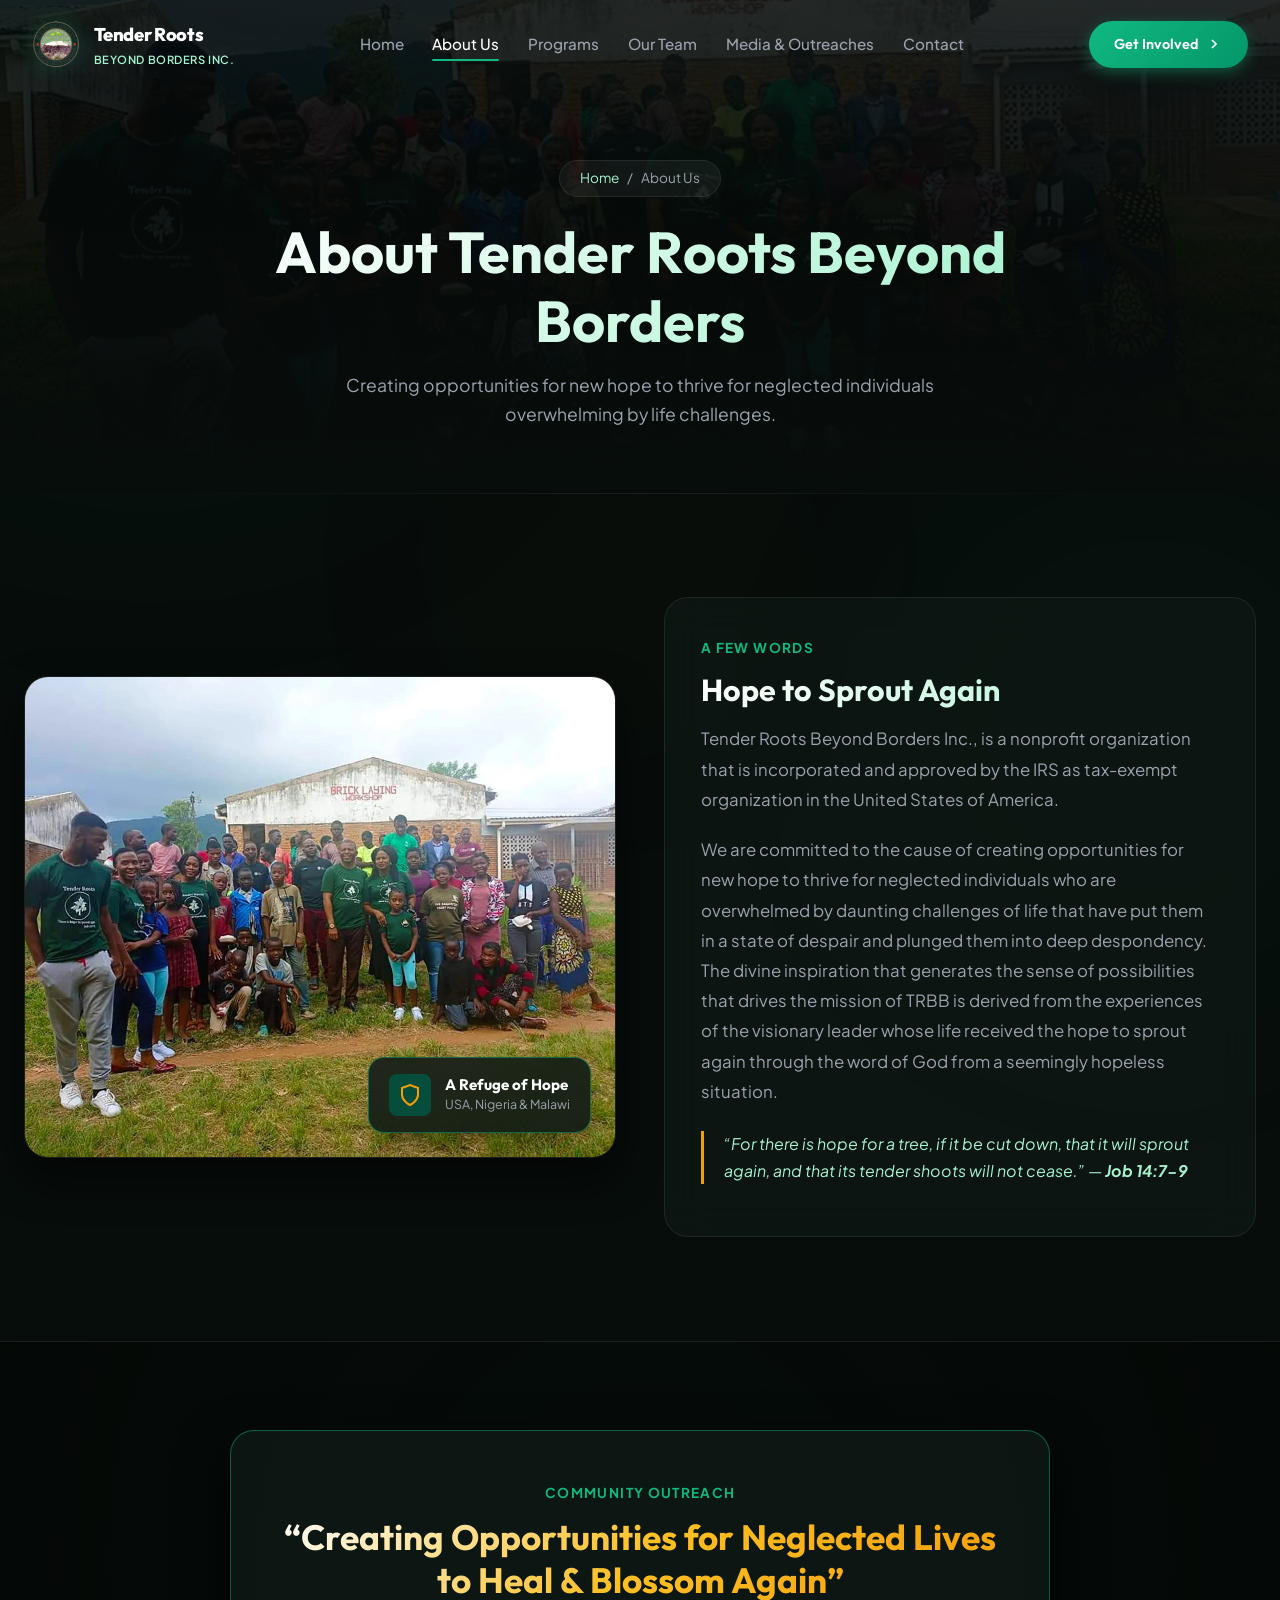
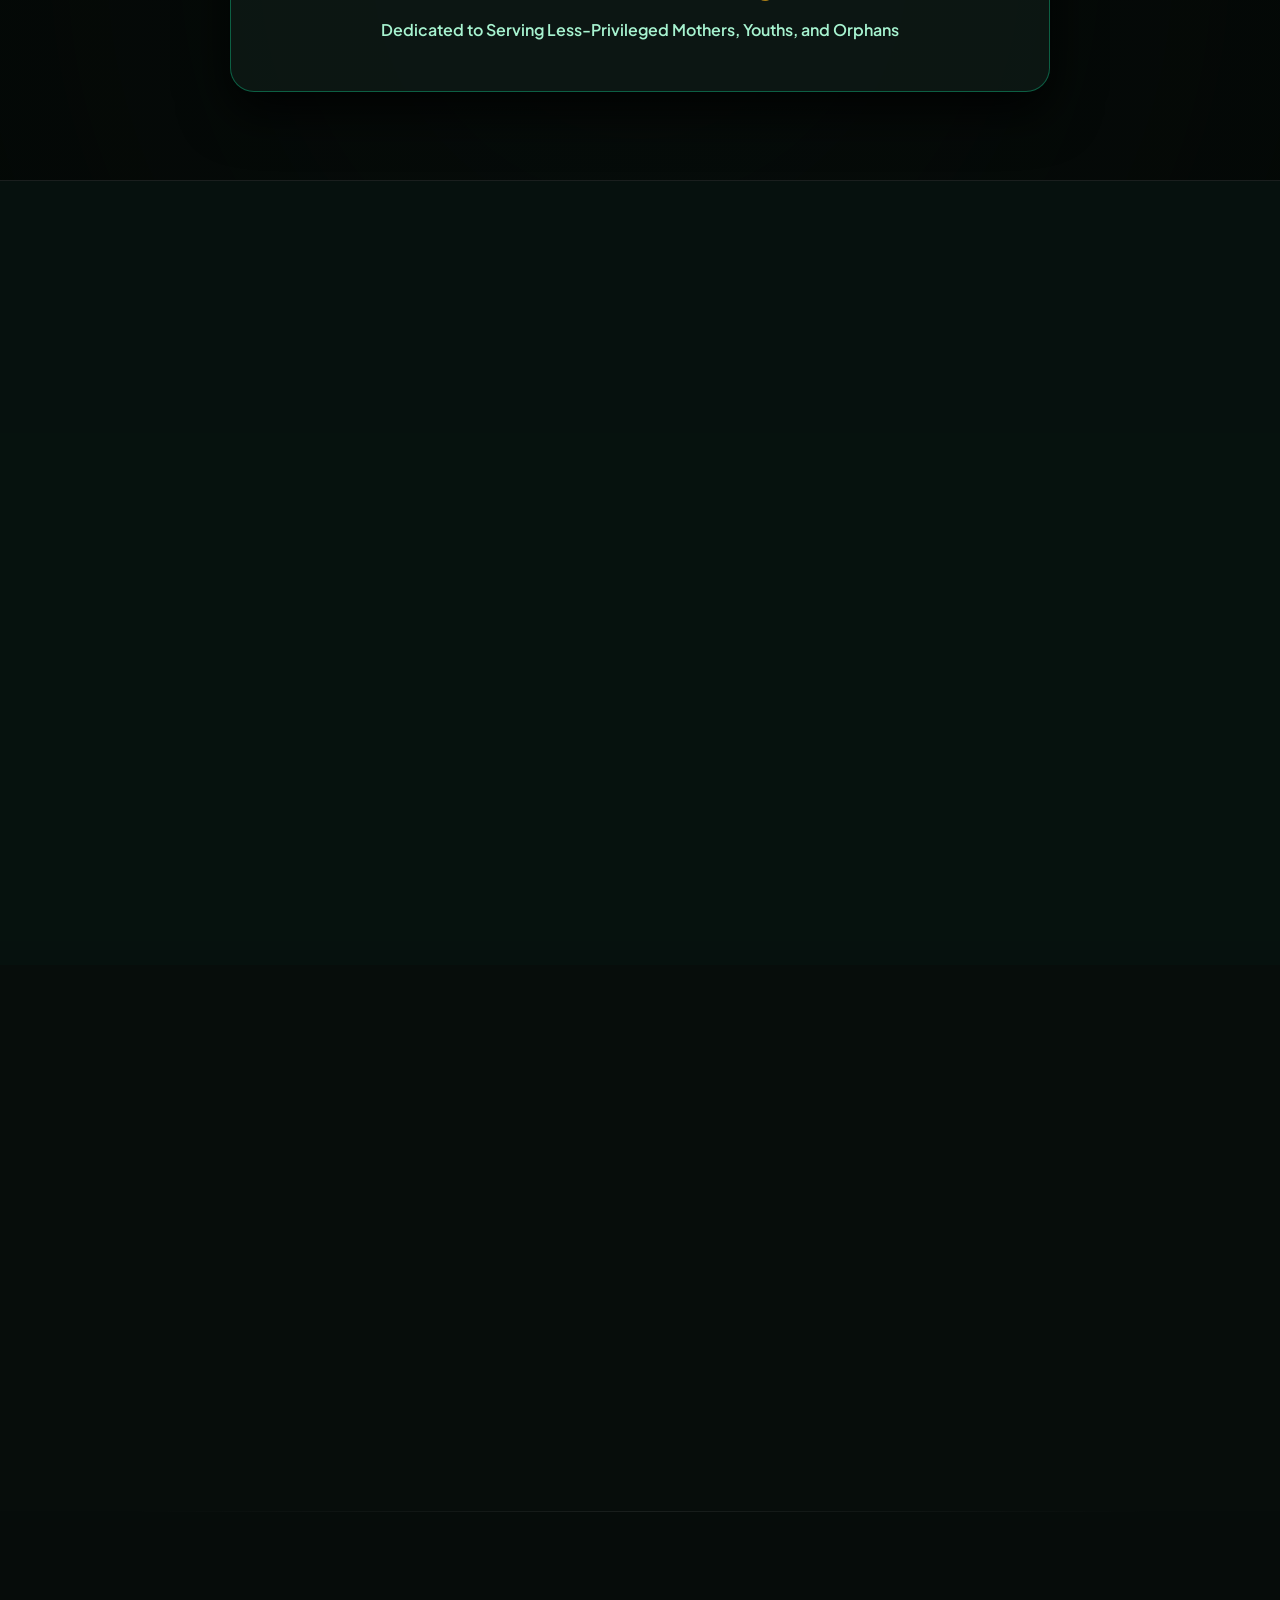
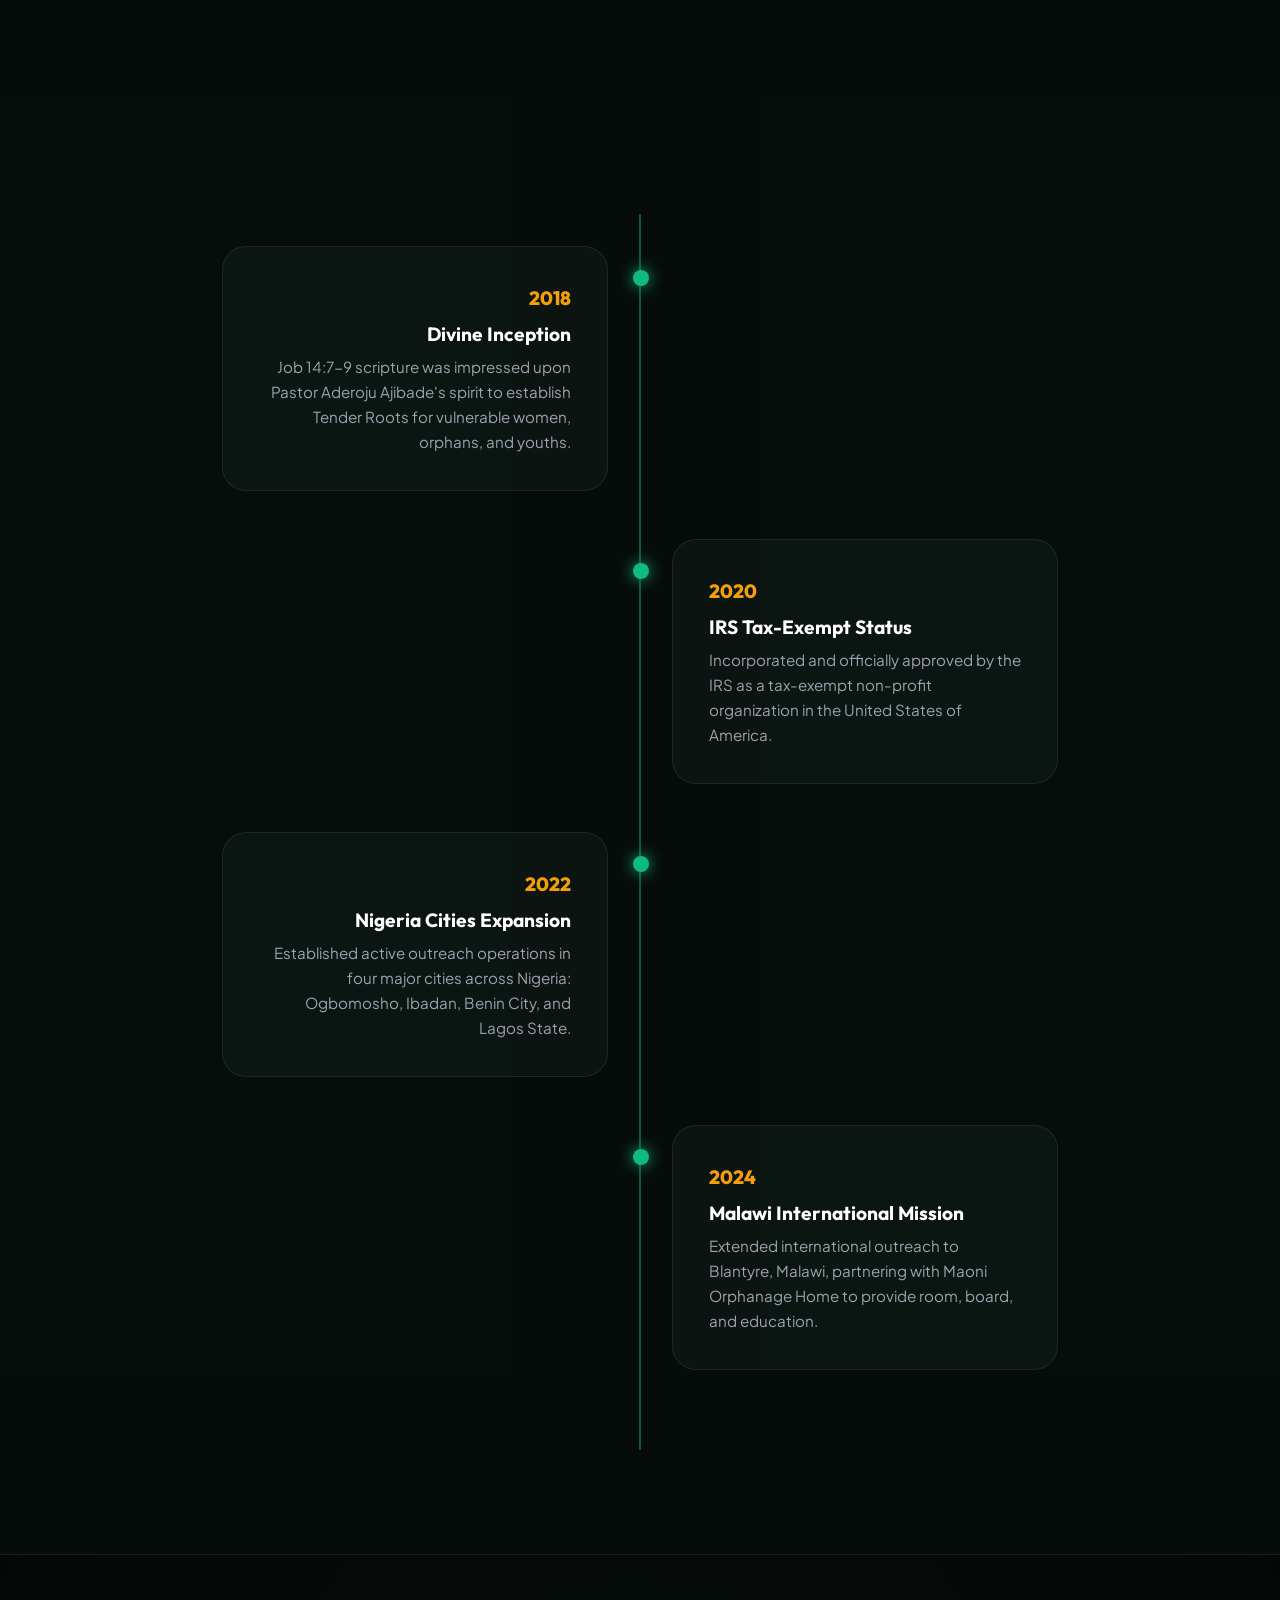
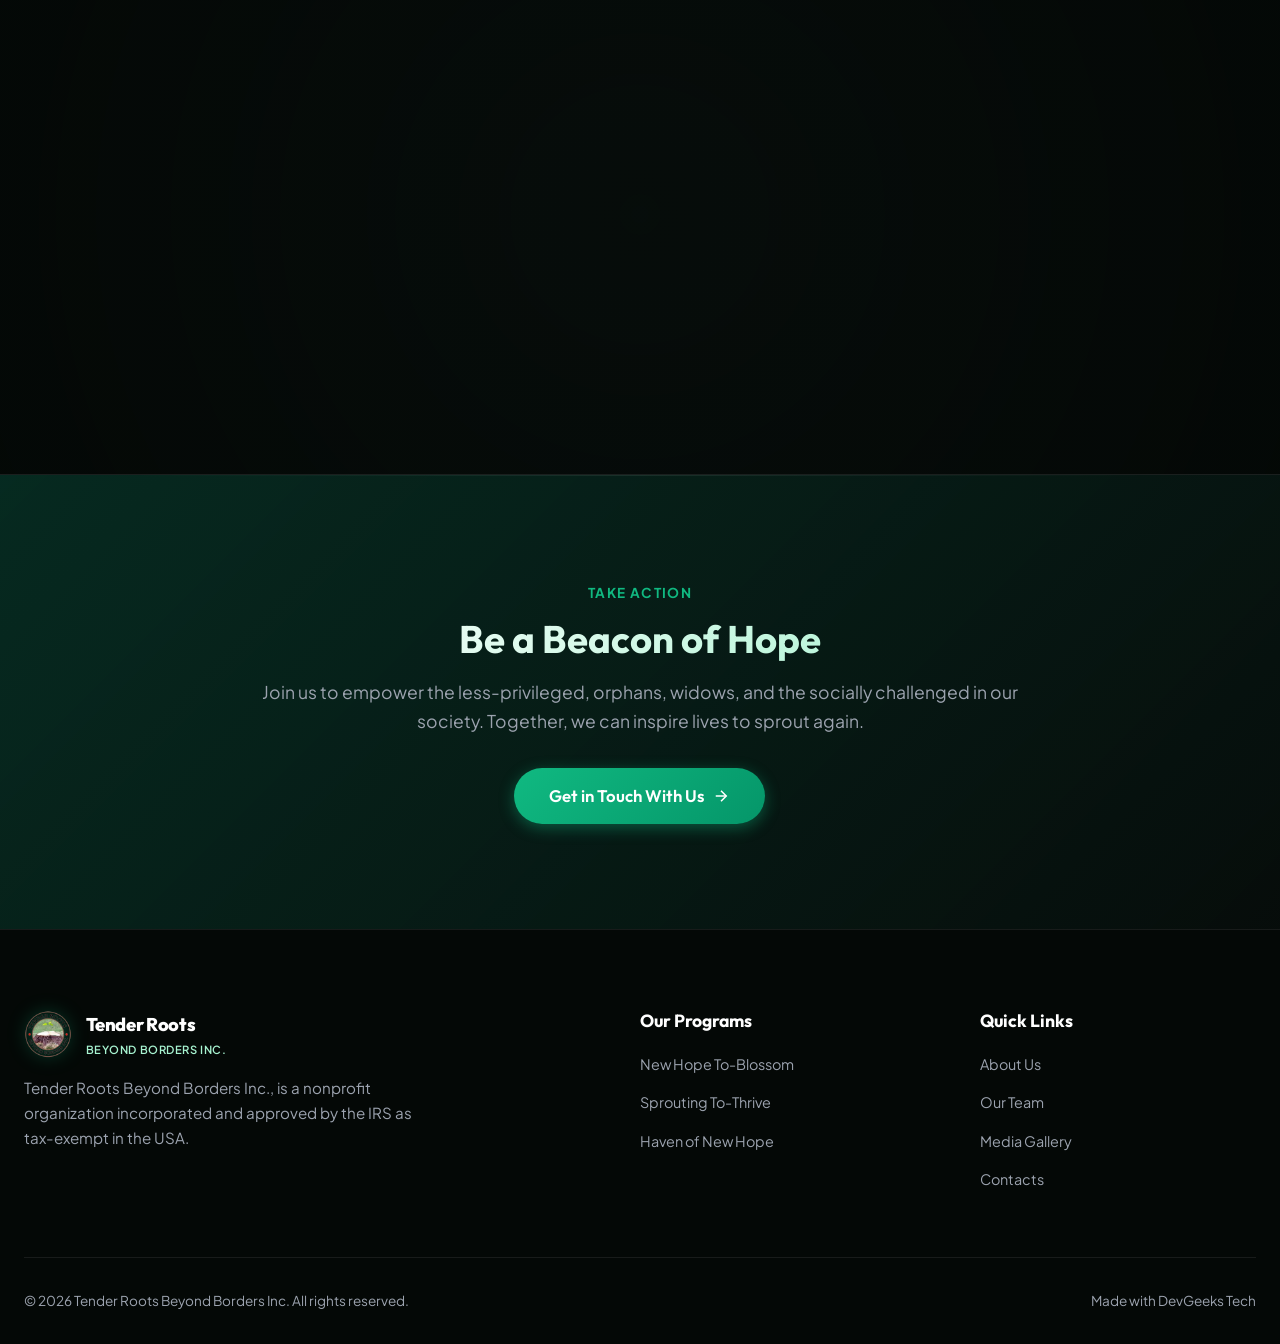
==== about/index.html @ 2ba2c057 "style: update stylesheet cache version and improve text overflow handling - Bump stylesheet cache ve" ====
﻿<!DOCTYPE html>
<html lang="en">
<head>
  <meta charset="UTF-8">
  <meta name="viewport" content="width=device-width, initial-scale=1.0">
  <title>About Us – Tender Roots Beyond Borders Inc.</title>
  <meta name="description" content="Learn about Tender Roots Beyond Borders Inc. (TRBB), an IRS-approved tax-exempt 501(c)(3) nonprofit organization dedicated to transitional shelter, healthcare, vocational training, and educational empowerment.">
  <meta name="keywords" content="About Tender Roots Beyond Borders, TRBB vision mission, 501c3 nonprofit leadership, orphan empowerment, USA Nigeria Malawi humanitarian team">
  <meta name="robots" content="index, follow, max-image-preview:large, max-snippet:-1, max-video-preview:-1">
  <link rel="canonical" href="https://tenderrootsbeyondborders.org/about/">

  <!-- Theme & Favicons -->
  <meta name="theme-color" content="#0d1b2a">
  <link rel="icon" type="image/png" href="../images/favicon.webp">
  <link rel="apple-touch-icon" href="../images/cropped-tr_logo.webp">

  <!-- Open Graph / Facebook -->
  <meta property="og:locale" content="en_US">
  <meta property="og:type" content="article">
  <meta property="og:title" content="About Us – Tender Roots Beyond Borders Inc.">
  <meta property="og:description" content="Learn about Tender Roots Beyond Borders Inc. (TRBB), an IRS-approved tax-exempt 501(c)(3) nonprofit organization dedicated to transitional shelter, healthcare, and educational empowerment.">
  <meta property="og:url" content="https://tenderrootsbeyondborders.org/about/">
  <meta property="og:site_name" content="Tender Roots Beyond Borders Inc.">
  <meta property="og:image" content="https://tenderrootsbeyondborders.org/images/tr_logo.webp">
  <meta property="og:image:alt" content="Tender Roots Beyond Borders Logo">

  <!-- Twitter Cards -->
  <meta name="twitter:card" content="summary_large_image">
  <meta name="twitter:title" content="About Us – Tender Roots Beyond Borders Inc.">
  <meta name="twitter:description" content="Learn about Tender Roots Beyond Borders Inc. (TRBB), an IRS-approved 501(c)(3) nonprofit dedicated to humanitarian service.">
  <meta name="twitter:image" content="https://tenderrootsbeyondborders.org/images/tr_logo.webp">

  <link rel="stylesheet" href="../styles.css?v=6">

  <!-- Schema.org JSON-LD Structured Data -->
  <script type="application/ld+json">
  {
    "@context": "https://schema.org",
    "@graph": [
      {
        "@type": "AboutPage",
        "@id": "https://tenderrootsbeyondborders.org/about/#webpage",
        "url": "https://tenderrootsbeyondborders.org/about/",
        "name": "About Us – Tender Roots Beyond Borders Inc.",
        "description": "Learn about Tender Roots Beyond Borders Inc. (TRBB), an IRS-approved tax-exempt 501(c)(3) nonprofit organization dedicated to transitional shelter, healthcare, vocational training, and educational empowerment.",
        "isPartOf": {
          "@type": "WebSite",
          "@id": "https://tenderrootsbeyondborders.org/#website",
          "name": "Tender Roots Beyond Borders Inc.",
          "url": "https://tenderrootsbeyondborders.org/"
        },
        "breadcrumb": {
          "@id": "https://tenderrootsbeyondborders.org/about/#breadcrumb"
        },
        "inLanguage": "en-US"
      },
      {
        "@type": "BreadcrumbList",
        "@id": "https://tenderrootsbeyondborders.org/about/#breadcrumb",
        "itemListElement": [
          {
            "@type": "ListItem",
            "position": 1,
            "name": "Home",
            "item": "https://tenderrootsbeyondborders.org/"
          },
          {
            "@type": "ListItem",
            "position": 2,
            "name": "About Us",
            "item": "https://tenderrootsbeyondborders.org/about/"
          }
        ]
      }
    ]
  }
  </script>
</head>
<body>

  <!-- =====================================================================
       PAGE LOADER
       ===================================================================== -->
  <div id="page-loader" class="page-loader" role="status" aria-label="Loading Tender Roots Beyond Borders">
    <div class="loader-backdrop"></div>

    <div class="loader-inner">
      <div class="loader-logo">
        <img src="../images/cropped-tr_logo.webp" alt="Tender Roots Logo" class="loader-logo-img">
        <div class="loader-logo-ring"></div>
        <div class="loader-logo-ring loader-logo-ring--2"></div>
      </div>

      <div class="loader-brand">
        <span class="loader-brand-name">Tender Roots</span>
        <span class="loader-brand-tag">Beyond Borders Inc.</span>
      </div>

      <p class="loader-tagline">Hope to Sprout Again</p>

      <div class="loader-progress-wrap" aria-hidden="true">
        <div class="loader-progress-bar"></div>
      </div>

      <div class="loader-dots" aria-hidden="true">
        <span></span><span></span><span></span>
      </div>
    </div>
  </div>

  <!-- Ambient Glow Orbs -->
  <div class="ambient-glow ambient-glow-1"></div>
  <div class="ambient-glow ambient-glow-2"></div>
  <div class="ambient-glow ambient-glow-3"></div>

  <!-- Sticky Glassmorphism Header -->
  <header class="navbar">
    <div class="nav-container">
      <a href="../" class="brand-logo">
        <img src="../images/tr_logo.webp" alt="Tender Roots Logo" class="official-logo-img">
        <div class="brand-text-wrap">
          <span class="brand-name">Tender Roots</span>
          <span class="brand-tag">Beyond Borders Inc.</span>
        </div>
      </a>

      <ul class="nav-menu">
        <li class="nav-drawer-header">
          <a href="../" class="brand-logo">
            <img src="../images/tr_logo.webp" alt="Tender Roots Logo" class="official-logo-img">
            <div class="brand-text-wrap">
              <span class="brand-name">Tender Roots</span>
              <span class="brand-tag">Beyond Borders Inc.</span>
            </div>
          </a>
          <button class="nav-drawer-close" aria-label="Close navigation menu">&#x2715;</button>
        </li>
        <li><a href="../" class="nav-link">Home</a></li>
        <li><a href="../about/" class="nav-link active">About Us</a></li>
        <li><a href="../programs/" class="nav-link">Programs</a></li>
        <li><a href="../our-team/" class="nav-link">Our Team</a></li>
        <li><a href="../media/" class="nav-link">Media & Outreaches</a></li>
        <li><a href="../contact/" class="nav-link">Contact</a></li>
      </ul>

      <div class="nav-actions">
        <a href="../contact/" class="btn btn-primary">
          <span>Get Involved</span>
          <svg width="16" height="16" viewBox="0 0 24 24" fill="none" stroke="currentColor" stroke-width="2.5"><polyline points="9 18 15 12 9 6"></polyline></svg>
        </a>
      </div>
      <button class="mobile-toggle" aria-label="Toggle navigation menu">
        <span></span>
        <span></span>
        <span></span>
      </button>
    </div>
  </header>

  <!-- Dynamic Parallax Hero Banner -->
  <section class="page-hero-parallax">
    <div class="page-parallax-bg" style="background-image: url('../images/malawi-cover.webp');"></div>
    <div class="page-hero-overlay"></div>
    
    <div class="page-hero-content reveal">
      <div class="breadcrumb">
        <a href="../">Home</a>
        <span>/</span>
        <span>About Us</span>
      </div>
      <h1 class="page-banner-title gradient-text">About Tender Roots Beyond Borders</h1>
      <p class="page-banner-subtitle">Creating opportunities for new hope to thrive for neglected individuals overwhelming by life challenges.</p>
    </div>
  </section>

  <!-- Section: A Few Words / Story -->
  <section class="section">
    <div class="container">
      <div class="about-grid">
        
        <div class="about-image-wrapper reveal-left">
          <img src="../images/malawi-cover.webp" alt="Tender Roots Global Mission">
          <div class="about-floating-badge">
            <div class="badge-icon">
              <svg width="24" height="24" viewBox="0 0 24 24" fill="none" stroke="currentColor" stroke-width="2"><path d="M12 22s8-4 8-10V5l-8-3-8 3v7c0 6 8 10 8 10z"></path></svg>
            </div>
            <div class="badge-text">
              <h4>A Refuge of Hope</h4>
              <p>USA, Nigeria & Malawi</p>
            </div>
          </div>
        </div>

        <div class="about-content reveal-right">
          <div class="card-glass">
            <span class="section-tag">A Few Words</span>
            <h2 style="font-size: 1.9rem; margin-bottom: 1rem;" class="gradient-text">Hope to Sprout Again</h2>
            <p style="color: var(--text-muted); font-size: 1.05rem; line-height: 1.8; margin-bottom: 1.25rem;">
              Tender Roots Beyond Borders Inc., is a nonprofit organization that is incorporated and approved by the IRS as tax-exempt organization in the United States of America.
            </p>
            <p style="color: var(--text-muted); font-size: 1.05rem; line-height: 1.8; margin-bottom: 1.5rem;">
              We are committed to the cause of creating opportunities for new hope to thrive for neglected individuals who are overwhelmed by daunting challenges of life that have put them in a state of despair and plunged them into deep despondency. The divine inspiration that generates the sense of possibilities that drives the mission of TRBB is derived from the experiences of the visionary leader whose life received the hope to sprout again through the word of God from a seemingly hopeless situation.
            </p>
            
            <div class="scripture-quote">
              “For there is hope for a tree, if it be cut down, that it will sprout again, and that its tender shoots will not cease.” — <strong>Job 14:7-9</strong>
            </div>
          </div>
        </div>

      </div>
    </div>
  </section>

  <!-- MID-PAGE PARALLAX BREAKOUT 1: COMMUNITY OUTREACH -->
  <section class="section-parallax-breakout">
    <div class="parallax-bg-layer" style="background-image: url('../images/WhatsApp-Image-2024-01-03-at-7.01.09-AM.webp');"></div>
    <div class="parallax-breakout-overlay"></div>
    <div class="parallax-breakout-content reveal">
      <div class="parallax-breakout-card">
        <span class="section-tag">Community Outreach</span>
        <h3 class="gradient-text-gold" style="font-size: clamp(1.6rem, 3vw, 2.2rem); margin-bottom: 1rem;">“Creating Opportunities for Neglected Lives to Heal &amp; Blossom Again”</h3>
        <p style="color: var(--accent-mint); font-weight: 600;">Dedicated to Serving Less-Privileged Mothers, Youths, and Orphans</p>
      </div>
    </div>
  </section>

  <!-- Section: What We See / Vision Statement -->
  <section class="section" style="background: rgba(6, 78, 59, 0.08);">
    <div class="container">
      <div class="section-header reveal">
        <span class="section-tag">What We See</span>
        <h2 class="section-title">Our Vision Statement</h2>
        <p class="section-desc">To become a preferred haven providing refuge, empowerment, and holistic restoration.</p>
      </div>

      <div class="card-glass reveal" style="max-width: 900px; margin: 0 auto; text-align: center; padding: 3rem 2.5rem;">
        <div style="width: 56px; height: 56px; background: var(--forest-dark); border-radius: 50%; display: inline-flex; align-items: center; justify-content: center; color: var(--accent-mint); margin-bottom: 1.5rem; border: 1px solid var(--glass-border-active);">
          <svg width="28" height="28" viewBox="0 0 24 24" fill="none" stroke="currentColor" stroke-width="2"><path d="M1 12s4-8 11-8 11 8 11 8-4 8-11 8-11-8-11-8z"></path><circle cx="12" cy="12" r="3"></circle></svg>
        </div>
        <h3 style="font-size: 1.6rem; margin-bottom: 1rem;" class="gradient-text">Vision Statement</h3>
        <p style="font-size: 1.2rem; color: #FFFFFF; font-weight: 500; line-height: 1.8;">
          “To become a preferred haven, which provides a refuge of hope and empowerment facilities for the hurting and socio-economically deprived individuals to heal and blossom again in life.”
        </p>
        <span style="display: inline-block; margin-top: 1.5rem; font-size: 0.9rem; color: var(--accent-gold); font-weight: 700; letter-spacing: 0.05em; text-transform: uppercase;">
          Our Inspiration Slogan: The Hope to Sprout Again (Job 14:7-9)
        </span>
      </div>
    </div>
  </section>

  <!-- Detailed Mission & Values -->
  <section class="section">
    <div class="container">
      <div class="mission-grid" style="gap: 2rem;">
        
        <!-- Mission Card -->
        <div class="card-glass reveal">
          <div style="width: 48px; height: 48px; background: var(--forest-dark); border-radius: var(--radius-sm); display: flex; align-items: center; justify-content: center; color: var(--primary-emerald); margin-bottom: 1.25rem;">
            <svg width="24" height="24" viewBox="0 0 24 24" fill="none" stroke="currentColor" stroke-width="2"><path d="M12 22s8-4 8-10V5l-8-3-8 3v7c0 6 8 10 8 10z"></path></svg>
          </div>
          <h3 style="font-size: 1.5rem; margin-bottom: 1rem;" class="gradient-text">Mission Statement</h3>
          <p style="color: var(--text-muted); font-size: 1.05rem; line-height: 1.8;">
            To provide transitional room and board, therapy, social amenities, healthcare, supplies for educational and daily needs with empowerment programs for the less-privileged, orphans and the socially challenged, thereby inspiring the hope for them to sprout again in life.
          </p>
        </div>

        <!-- Value Card -->
        <div class="card-glass reveal" style="animation-delay: 0.15s;">
          <div style="width: 48px; height: 48px; background: var(--forest-dark); border-radius: var(--radius-sm); display: flex; align-items: center; justify-content: center; color: var(--accent-gold); margin-bottom: 1.25rem;">
            <svg width="24" height="24" viewBox="0 0 24 24" fill="none" stroke="currentColor" stroke-width="2"><circle cx="12" cy="12" r="10"></circle><polygon points="12 8 8 12 12 16 12 8"></polygon></svg>
          </div>
          <h3 style="font-size: 1.5rem; margin-bottom: 1rem;" class="gradient-text-gold">Value Statement</h3>
          <p style="color: var(--text-muted); font-size: 1.05rem; line-height: 1.8;">
            To invest part of the proceeds of our business into the provisions for the total well-being of our neighbors as the pillar for a thriving society, through value-based intervention programs that are built on the foundation of the fear of God, justice, and equal opportunities for all.
          </p>
        </div>

      </div>
    </div>
  </section>

  <!-- Milestone Timeline -->
  <section class="section" style="background: rgba(7, 13, 11, 0.95);">
    <div class="container">
      <div class="section-header reveal">
        <span class="section-tag">Our History</span>
        <h2 class="section-title">Milestones Beyond Borders</h2>
        <p class="section-desc">From divine revelation to global humanitarian impact.</p>
      </div>

      <div class="timeline">
        
        <div class="timeline-item reveal">
          <div class="timeline-dot"></div>
          <div class="card-glass">
            <div class="timeline-date">2018</div>
            <h3 style="font-size: 1.2rem; color: #FFF; margin-bottom: 0.5rem;">Divine Inception</h3>
            <p style="color: var(--text-muted); font-size: 0.95rem;">
              Job 14:7-9 scripture was impressed upon Pastor Aderoju Ajibade's spirit to establish Tender Roots for vulnerable women, orphans, and youths.
            </p>
          </div>
        </div>

        <div class="timeline-item reveal">
          <div class="timeline-dot"></div>
          <div class="card-glass">
            <div class="timeline-date">2020</div>
            <h3 style="font-size: 1.2rem; color: #FFF; margin-bottom: 0.5rem;">IRS Tax-Exempt Status</h3>
            <p style="color: var(--text-muted); font-size: 0.95rem;">
              Incorporated and officially approved by the IRS as a tax-exempt non-profit organization in the United States of America.
            </p>
          </div>
        </div>

        <div class="timeline-item reveal">
          <div class="timeline-dot"></div>
          <div class="card-glass">
            <div class="timeline-date">2022</div>
            <h3 style="font-size: 1.2rem; color: #FFF; margin-bottom: 0.5rem;">Nigeria Cities Expansion</h3>
            <p style="color: var(--text-muted); font-size: 0.95rem;">
              Established active outreach operations in four major cities across Nigeria: Ogbomosho, Ibadan, Benin City, and Lagos State.
            </p>
          </div>
        </div>

        <div class="timeline-item reveal">
          <div class="timeline-dot"></div>
          <div class="card-glass">
            <div class="timeline-date">2024</div>
            <h3 style="font-size: 1.2rem; color: #FFF; margin-bottom: 0.5rem;">Malawi International Mission</h3>
            <p style="color: var(--text-muted); font-size: 0.95rem;">
              Extended international outreach to Blantyre, Malawi, partnering with Maoni Orphanage Home to provide room, board, and education.
            </p>
          </div>
        </div>

      </div>
    </div>
  </section>

  <!-- MID-PAGE PARALLAX BREAKOUT 2: IRS APPROVED NON-PROFIT -->
  <section class="section-parallax-breakout">
    <div class="parallax-bg-layer" style="background-image: url('../images/epe_7.webp');"></div>
    <div class="parallax-breakout-overlay"></div>
    <div class="parallax-breakout-content reveal">
      <div class="parallax-breakout-card">
        <span class="section-tag">IRS Approved Non-Profit</span>
        <h3 class="gradient-text" style="font-size: clamp(1.8rem, 3.5vw, 2.4rem); margin-bottom: 1rem;">Building a Legacy of Hope Across Continents</h3>
        <p style="color: var(--text-muted); font-size: 1.05rem; margin-bottom: 1.5rem;">Approved 501(c)(3) status delivering sustainable empowerment, healthcare, and education.</p>
        <a href="../contact/" class="btn btn-primary"><span>Get Involved With TRBB</span></a>
      </div>
    </div>
  </section>

  <!-- Take Action Call to Action -->
  <section class="section" style="background: linear-gradient(135deg, rgba(6, 78, 59, 0.45), rgba(7, 13, 11, 0.95));">
    <div class="container" style="text-align: center; max-width: 800px;">
      <span class="section-tag reveal">TAKE ACTION</span>
      <h2 style="font-size: clamp(1.5rem, 5vw, 2.4rem); margin-bottom: 1rem;" class="gradient-text reveal">Be a Beacon of Hope</h2>
      <p style="color: var(--text-muted); font-size: 1.1rem; margin-bottom: 2rem;" class="reveal">
        Join us to empower the less-privileged, orphans, widows, and the socially challenged in our society. Together, we can inspire lives to sprout again.
      </p>
      <a href="../contact/" class="btn btn-primary reveal" style="font-size: 1.05rem; padding: 0.9rem 2.2rem;">
        <span>Get in Touch With Us</span>
        <svg width="18" height="18" viewBox="0 0 24 24" fill="none" stroke="currentColor" stroke-width="2"><line x1="5" y1="12" x2="19" y2="12"></line><polyline points="12 5 19 12 12 19"></polyline></svg>
      </a>
    </div>
  </section>

  <!-- Footer -->
  <footer class="footer">
    <div class="container">
      <div class="footer-grid">
        <div class="footer-brand">
          <div class="brand-logo" style="margin-bottom: 1rem;">
            <img src="../images/tr_logo.webp" alt="Tender Roots Logo" class="official-logo-img">
            <div class="brand-text-wrap">
              <span class="brand-name">Tender Roots</span>
              <span class="brand-tag">Beyond Borders Inc.</span>
            </div>
          </div>
          <p>Tender Roots Beyond Borders Inc., is a nonprofit organization incorporated and approved by the IRS as tax-exempt in the USA.</p>
        </div>

        <div>
          <h4 class="footer-title">Our Programs</h4>
          <ul class="footer-links">
            <li><a href="../programs/#blossom">New Hope To-Blossom</a></li>
            <li><a href="../programs/#thrive">Sprouting To-Thrive</a></li>
            <li><a href="../programs/#haven">Haven of New Hope</a></li>
          </ul>
        </div>

        <div>
          <h4 class="footer-title">Quick Links</h4>
          <ul class="footer-links">
            <li><a href="../about/">About Us</a></li>
            <li><a href="../our-team/">Our Team</a></li>
            <li><a href="../media/">Media Gallery</a></li>
            <li><a href="../contact/">Contacts</a></li>
          </ul>
        </div>
      </div>

      <div class="footer-bottom">
        <p>&copy; 2026 Tender Roots Beyond Borders Inc. All rights reserved.</p>
        <p>Made with DevGeeks Tech</p>
      </div>
    </div>
  </footer>

  <script src="../script.js"></script>
</body>
</html>
---- styles.css ----
/* ==========================================================================
   TENDER ROOTS BEYOND BORDERS INC. - DESIGN SYSTEM & PARALLAX ENGINE
   Theme: Modern Dark Emerald Glassmorphism & GPU Micro-Animations
   ========================================================================== */

@import url('https://fonts.googleapis.com/css2?family=Outfit:wght@300;400;500;600;700;800&family=Plus+Jakarta+Sans:ital,wght@0,300;0,400;0,500;0,600;0,700;1,400&display=swap');

:root {
  /* Color System */
  --primary-emerald: #10B981;
  --primary-hover: #059669;
  --primary-glow: rgba(16, 185, 129, 0.4);
  --forest-dark: #064E3B;
  --forest-deeper: #032E23;
  --accent-gold: #F59E0B;
  --accent-mint: #A7F3D0;
  
  /* Dark Ambient Glassmorphism */
  --bg-dark: #070D0B;
  --bg-card: rgba(15, 26, 22, 0.68);
  --bg-card-hover: rgba(22, 38, 32, 0.88);
  --glass-border: rgba(255, 255, 255, 0.08);
  --glass-border-active: rgba(16, 185, 129, 0.45);
  --glass-blur: blur(18px);

  /* Typography */
  --font-heading: 'Outfit', -apple-system, BlinkMacSystemFont, sans-serif;
  --font-body: 'Plus Jakarta Sans', -apple-system, BlinkMacSystemFont, sans-serif;
  
  --text-main: #ECFDF5;
  --text-muted: #9CA3AF;
  --text-subtle: #6EE7B7;
  
  /* Corner & Shadows */
  --radius-sm: 8px;
  --radius-md: 16px;
  --radius-lg: 24px;
  --radius-full: 9999px;
  
  --shadow-soft: 0 10px 30px -10px rgba(0, 0, 0, 0.5);
  --shadow-glow: 0 0 30px rgba(16, 185, 129, 0.25);
  --shadow-card: 0 20px 40px rgba(0, 0, 0, 0.6);

  /* Transitions */
  --transition-fast: 0.2s cubic-bezier(0.4, 0, 0.2, 1);
  --transition-smooth: 0.4s cubic-bezier(0.16, 1, 0.3, 1);
  --transition-bounce: 0.5s cubic-bezier(0.34, 1.56, 0.64, 1);
}

/* Global: prevent long unbreakable strings from overflowing any container */
a, p, h1, h2, h3, h4, h5, h6, span, li, td, th {
  overflow-wrap: break-word;
  word-break: break-word;
}

/* Base Resets & Smooth Scroll */
*, *::before, *::after {
  box-sizing: border-box;
  margin: 0;
  padding: 0;
}

html {
  scroll-behavior: smooth;
  font-size: 16px;
  color-scheme: dark;
  overflow-x: hidden; /* Prevent horizontal scroll without clipping fixed elements */
}

body {
  font-family: var(--font-body);
  background-color: var(--bg-dark);
  color: var(--text-main);
  line-height: 1.65;
  overflow-x: hidden;
  -webkit-font-smoothing: antialiased;
}

/* Ambient Glow Orbs */
.ambient-glow {
  position: fixed;
  border-radius: 50%;
  filter: blur(140px);
  z-index: 0;
  pointer-events: none;
  opacity: 0.45;
  will-change: transform;
}

.ambient-glow-1 {
  top: -10%;
  left: -10%;
  width: 550px;
  height: 550px;
  background: radial-gradient(circle, var(--forest-dark) 0%, transparent 70%);
}

.ambient-glow-2 {
  top: 45%;
  right: -15%;
  width: 650px;
  height: 650px;
  background: radial-gradient(circle, rgba(16, 185, 129, 0.18) 0%, transparent 70%);
}

.ambient-glow-3 {
  bottom: 5%;
  left: 25%;
  width: 600px;
  height: 600px;
  background: radial-gradient(circle, rgba(245, 158, 11, 0.08) 0%, transparent 70%);
}

/* Custom Scrollbar */
::-webkit-scrollbar {
  width: 10px;
}
::-webkit-scrollbar-track {
  background: var(--bg-dark);
}
::-webkit-scrollbar-thumb {
  background: rgba(16, 185, 129, 0.3);
  border-radius: var(--radius-full);
}
::-webkit-scrollbar-thumb:hover {
  background: var(--primary-emerald);
}

/* Typography Utilities */
h1, h2, h3, h4, h5, h6 {
  font-family: var(--font-heading);
  font-weight: 700;
  line-height: 1.2;
  color: #FFFFFF;
}

.gradient-text {
  background: linear-gradient(135deg, #FFFFFF 0%, var(--accent-mint) 50%, var(--primary-emerald) 100%);
  -webkit-background-clip: text;
  -webkit-text-fill-color: transparent;
}

.gradient-text-gold {
  background: linear-gradient(135deg, #FFF 0%, #FBBF24 50%, var(--accent-gold) 100%);
  -webkit-background-clip: text;
  -webkit-text-fill-color: transparent;
}

/* ==========================================================================
   NAVIGATION BAR (Glassmorphism Header)
   ========================================================================== */
.navbar {
  position: fixed;
  top: 0;
  left: 0;
  width: 100%;
  z-index: 9000;
  padding: 1.25rem 2rem;
  transition: all var(--transition-smooth);
  box-sizing: border-box;
}

.navbar.scrolled {
  padding: 0.75rem 2rem;
  background: rgba(7, 13, 11, 0.92);
  backdrop-filter: var(--glass-blur);
  -webkit-backdrop-filter: var(--glass-blur);
  border-bottom: 1px solid var(--glass-border);
  box-shadow: 0 10px 30px rgba(0, 0, 0, 0.6);
}

.nav-container {
  max-width: 1280px;
  width: 100%;
  margin: 0 auto;
  display: flex;
  align-items: center;
  justify-content: space-between;
  box-sizing: border-box;
  flex-wrap: nowrap;
}

.brand-logo {
  display: flex;
  align-items: center;
  gap: 0.85rem;
  text-decoration: none;
}

.official-logo-img {
  width: 48px;
  height: 48px;
  object-fit: contain;
  filter: drop-shadow(0 0 10px rgba(16, 185, 129, 0.4));
  transition: transform var(--transition-bounce);
}

.brand-logo:hover .official-logo-img {
  transform: scale(1.1) rotate(5deg);
}

.brand-text-wrap {
  display: flex;
  flex-direction: column;
}

.brand-name {
  font-family: var(--font-heading);
  font-weight: 800;
  font-size: 1.15rem;
  letter-spacing: -0.02em;
  color: #FFFFFF;
}

.brand-tag {
  font-size: 0.7rem;
  color: var(--accent-mint);
  letter-spacing: 0.05em;
  text-transform: uppercase;
  font-weight: 600;
}

.nav-menu {
  display: flex;
  align-items: center;
  gap: 1.8rem;
  list-style: none;
}

.nav-link {
  color: var(--text-muted);
  text-decoration: none;
  font-weight: 500;
  font-size: 0.95rem;
  position: relative;
  padding: 0.5rem 0;
  transition: color var(--transition-fast);
}

.nav-link::after {
  content: '';
  position: absolute;
  bottom: 0;
  left: 0;
  width: 0%;
  height: 2px;
  background: var(--primary-emerald);
  border-radius: var(--radius-full);
  transition: width var(--transition-smooth);
}

.nav-link:hover, .nav-link.active {
  color: #FFFFFF;
}

.nav-link:hover::after, .nav-link.active::after {
  width: 100%;
}

.nav-actions {
  display: flex;
  align-items: center;
  gap: 1rem;
}

.btn {
  display: inline-flex;
  align-items: center;
  justify-content: center;
  gap: 0.5rem;
  padding: 0.75rem 1.6rem;
  border-radius: var(--radius-full);
  font-family: var(--font-heading);
  font-weight: 600;
  font-size: 0.9rem;
  text-decoration: none;
  cursor: pointer;
  border: none;
  outline: none;
  transition: all var(--transition-bounce);
  position: relative;
  overflow: hidden;
}

.btn-primary {
  background: linear-gradient(135deg, var(--primary-emerald), var(--primary-hover));
  color: #FFFFFF;
  box-shadow: 0 4px 15px rgba(16, 185, 129, 0.4);
}

.btn-primary:hover {
  transform: translateY(-3px) scale(1.03);
  box-shadow: 0 8px 25px rgba(16, 185, 129, 0.6);
}

.btn-glass {
  background: rgba(255, 255, 255, 0.06);
  color: var(--text-main);
  border: 1px solid var(--glass-border);
  backdrop-filter: blur(10px);
}

.btn-glass:hover {
  background: rgba(255, 255, 255, 0.14);
  border-color: var(--glass-border-active);
  transform: translateY(-3px);
  color: #FFFFFF;
}

/* Drawer header is hidden on desktop — only visible in mobile slide-out */
.nav-drawer-header {
  display: none;
}

.mobile-toggle {
  display: none;
  flex-direction: column;
  justify-content: center;
  align-items: center;
  gap: 5px;
  width: 44px;
  height: 44px;
  background: transparent;
  border: none;
  cursor: pointer;
  z-index: 1001;
  padding: 8px;
}

.mobile-toggle span {
  width: 22px;
  height: 2px;
  background-color: var(--text-main);
  border-radius: var(--radius-full);
  transition: all var(--transition-smooth);
  display: block;
}

/* ==========================================================================
   PARALLAX HERO SECTIONS (Page Specific Dynamic Parallax)
   ========================================================================== */
.page-hero-parallax {
  position: relative;
  min-height: 48vh;
  display: flex;
  align-items: center;
  justify-content: center;
  padding: 10rem 1.5rem 4rem;
  overflow: hidden;
  text-align: center;
}

.page-parallax-bg {
  position: absolute;
  top: -15%;
  left: 0;
  width: 100%;
  height: 130%;
  background-size: cover;
  background-position: center;
  filter: brightness(0.35) contrast(1.15);
  will-change: transform;
  transform: translate3d(0, 0, 0);
  z-index: 1;
}

.page-hero-overlay {
  position: absolute;
  inset: 0;
  background: linear-gradient(180deg, rgba(7, 13, 11, 0.6) 0%, var(--bg-dark) 100%);
  z-index: 2;
}

.page-hero-content {
  position: relative;
  z-index: 3;
  max-width: 850px;
  margin: 0 auto;
}

/* ==========================================================================
   MID-PAGE FULL-WIDTH PARALLAX BREAKOUT SECTIONS
   ========================================================================== */
.section-parallax-breakout {
  position: relative;
  min-height: 440px;
  display: flex;
  align-items: center;
  justify-content: center;
  padding: 5.5rem 1.5rem;
  overflow: hidden;
  text-align: center;
  border-top: 1px solid var(--glass-border);
  border-bottom: 1px solid var(--glass-border);
  z-index: 2;
}

.section-parallax-breakout .parallax-bg-layer {
  position: absolute;
  top: -30%;
  left: 0;
  width: 100%;
  height: 160%;
  background-size: cover;
  background-position: center;
  filter: brightness(0.36) contrast(1.18);
  will-change: transform;
  transform: translate3d(0, 0, 0);
  z-index: 1;
}

.parallax-breakout-overlay {
  position: absolute;
  inset: 0;
  background: radial-gradient(circle at center, rgba(7, 13, 11, 0.45) 0%, rgba(4, 8, 6, 0.92) 100%);
  z-index: 2;
}

.parallax-breakout-content {
  position: relative;
  z-index: 3;
  max-width: 820px;
  margin: 0 auto;
}

.parallax-breakout-card {
  background: rgba(15, 26, 22, 0.78);
  backdrop-filter: var(--glass-blur);
  -webkit-backdrop-filter: var(--glass-blur);
  border: 1px solid var(--glass-border-active);
  border-radius: var(--radius-lg);
  padding: 3rem 2.5rem;
  box-shadow: 0 20px 50px rgba(0, 0, 0, 0.85);
}

.breadcrumb {
  display: inline-flex;
  align-items: center;
  gap: 0.5rem;
  font-size: 0.85rem;
  color: var(--text-muted);
  background: rgba(255, 255, 255, 0.05);
  padding: 0.4rem 1.25rem;
  border-radius: var(--radius-full);
  border: 1px solid var(--glass-border);
  margin-bottom: 1.25rem;
  backdrop-filter: blur(8px);
}

.breadcrumb a {
  color: var(--accent-mint);
  text-decoration: none;
}

.breadcrumb a:hover {
  text-decoration: underline;
}

.page-banner-title {
  font-size: clamp(2.4rem, 4.5vw, 3.8rem);
  margin-bottom: 1rem;
}

.page-banner-subtitle {
  color: var(--text-muted);
  font-size: 1.1rem;
  max-width: 700px;
  margin: 0 auto;
}

/* Home Hero Special */
.hero {
  position: relative;
  min-height: 100vh;
  display: flex;
  align-items: center;
  justify-content: center;
  padding: 8rem 1.5rem 4rem;
  overflow: hidden;
}

.parallax-bg {
  position: absolute;
  top: -10%;
  left: 0;
  width: 100%;
  height: 120%;
  background-image: url('images/hero_bg.webp');
  background-size: cover;
  background-position: center;
  filter: brightness(0.4) contrast(1.15);
  will-change: transform;
  transform: translate3d(0, 0, 0);
  z-index: 1;
}

.hero-overlay {
  position: absolute;
  inset: 0;
  background: radial-gradient(circle at center, rgba(7, 13, 11, 0.3) 0%, var(--bg-dark) 90%);
  z-index: 2;
}

.hero-content {
  position: relative;
  z-index: 3;
  max-width: 900px;
  text-align: center;
  margin: 0 auto;
}

.hero-badge {
  display: inline-flex;
  align-items: center;
  gap: 0.6rem;
  padding: 0.5rem 1.25rem;
  background: rgba(16, 185, 129, 0.12);
  border: 1px solid rgba(16, 185, 129, 0.3);
  backdrop-filter: var(--glass-blur);
  border-radius: var(--radius-full);
  font-size: 0.85rem;
  font-weight: 600;
  color: var(--accent-mint);
  margin-bottom: 1.5rem;
  box-shadow: 0 4px 20px rgba(0, 0, 0, 0.3);
  animation: pulseGlow 3s infinite alternate;
}

.pulse-dot {
  width: 8px;
  height: 8px;
  background-color: var(--primary-emerald);
  border-radius: 50%;
  box-shadow: 0 0 10px var(--primary-emerald);
  animation: ping 1.5s cubic-bezier(0, 0, 0.2, 1) infinite;
}

.hero-title {
  font-size: clamp(2.4rem, 4.8vw, 4.2rem);
  font-weight: 800;
  letter-spacing: -0.03em;
  margin-bottom: 1.5rem;
  text-shadow: 0 10px 30px rgba(0, 0, 0, 0.9);
}

.hero-subtitle {
  font-size: clamp(1.05rem, 1.8vw, 1.3rem);
  color: var(--text-muted);
  max-width: 780px;
  margin: 0 auto 2.5rem;
  font-weight: 400;
}

.hero-cta-group {
  display: flex;
  align-items: center;
  justify-content: center;
  gap: 1.25rem;
  flex-wrap: wrap;
}

.scroll-indicator {
  position: absolute;
  bottom: 2rem;
  left: 50%;
  transform: translateX(-50%);
  z-index: 3;
  display: flex;
  flex-direction: column;
  align-items: center;
  gap: 0.5rem;
  color: var(--text-muted);
  font-size: 0.8rem;
  text-decoration: none;
  transition: color var(--transition-fast);
}

.scroll-indicator:hover {
  color: var(--primary-emerald);
}

.mouse-icon {
  width: 24px;
  height: 38px;
  border: 2px solid var(--glass-border-active);
  border-radius: 12px;
  position: relative;
}

.wheel {
  width: 4px;
  height: 8px;
  background-color: var(--primary-emerald);
  border-radius: 2px;
  position: absolute;
  top: 6px;
  left: 50%;
  transform: translateX(-50%);
  animation: scrollWheel 2s infinite;
}

/* ==========================================================================
   SECTION COMMON LAYOUTS
   ========================================================================== */
.section {
  position: relative;
  padding: 6.5rem 1.5rem;
  z-index: 2;
}

.container {
  max-width: 1280px;
  margin: 0 auto;
}

.section-header {
  text-align: center;
  max-width: 720px;
  margin: 0 auto 4rem;
}

.section-tag {
  display: inline-block;
  font-size: 0.85rem;
  font-weight: 700;
  text-transform: uppercase;
  letter-spacing: 0.1em;
  color: var(--primary-emerald);
  margin-bottom: 0.75rem;
}

.section-title {
  font-size: clamp(2rem, 3.5vw, 2.8rem);
  margin-bottom: 1rem;
}

.section-desc {
  color: var(--text-muted);
  font-size: 1.05rem;
}

/* ==========================================================================
   3D TILT CARDS & GLASSMORPHISM
   ========================================================================== */
.card-glass {
  background: var(--bg-card);
  backdrop-filter: var(--glass-blur);
  -webkit-backdrop-filter: var(--glass-blur);
  border: 1px solid var(--glass-border);
  border-radius: var(--radius-lg);
  padding: 2.25rem;
  position: relative;
  overflow: hidden;
  transform-style: preserve-3d;
  transition: transform 0.4s cubic-bezier(0.16, 1, 0.3, 1), background var(--transition-smooth), border-color var(--transition-smooth), box-shadow var(--transition-smooth);
}

.card-glass::before {
  content: '';
  position: absolute;
  top: 0;
  left: 0;
  width: 100%;
  height: 3px;
  background: linear-gradient(90deg, transparent, var(--primary-emerald), transparent);
  opacity: 0;
  transition: opacity var(--transition-smooth);
}

.card-glass:hover {
  background: var(--bg-card-hover);
  border-color: var(--glass-border-active);
  box-shadow: var(--shadow-card), var(--shadow-glow);
}

.card-glass:hover::before {
  opacity: 1;
}

.scripture-quote {
  border-left: 3px solid var(--accent-gold);
  padding-left: 1.25rem;
  margin: 1rem 0;
  font-style: italic;
  color: var(--accent-mint);
}

/* ==========================================================================
   ABOUT & TIMELINE STYLES
   ========================================================================== */
.about-grid {
  display: grid;
  grid-template-columns: 1fr 1fr;
  gap: 3rem;
  align-items: center;
}

.about-image-wrapper {
  position: relative;
  border-radius: var(--radius-lg);
  overflow: hidden;
  box-shadow: var(--shadow-card);
  border: 1px solid var(--glass-border);
}

.about-image-wrapper img {
  width: 100%;
  height: 480px;
  object-fit: cover;
  display: block;
  transition: transform 0.8s ease;
}

.about-image-wrapper:hover img {
  transform: scale(1.05);
}

.about-floating-badge {
  position: absolute;
  bottom: 1.5rem;
  right: 1.5rem;
  background: rgba(15, 26, 22, 0.88);
  backdrop-filter: var(--glass-blur);
  border: 1px solid var(--glass-border-active);
  border-radius: var(--radius-md);
  padding: 1rem 1.25rem;
  display: flex;
  align-items: center;
  gap: 0.85rem;
  box-shadow: var(--shadow-soft);
  animation: floatSmooth 4s ease-in-out infinite alternate;
}

.badge-icon {
  width: 42px;
  height: 42px;
  background: var(--forest-dark);
  color: var(--accent-gold);
  border-radius: var(--radius-sm);
  display: flex;
  align-items: center;
  justify-content: center;
}

.badge-text h4 {
  font-size: 0.95rem;
  color: #FFFFFF;
}

.badge-text p {
  font-size: 0.78rem;
  color: var(--text-muted);
}

/* Milestone Timeline */
.timeline {
  position: relative;
  max-width: 900px;
  margin: 0 auto;
  padding: 2rem 0;
}

.timeline::before {
  content: '';
  position: absolute;
  top: 0;
  bottom: 0;
  left: 50%;
  width: 2px;
  background: var(--glass-border-active);
  transform: translateX(-50%);
}

.timeline-item {
  position: relative;
  margin-bottom: 3rem;
  width: 50%;
  padding: 0 2rem;
}

.timeline-item:nth-child(odd) {
  left: 0;
  text-align: right;
}

.timeline-item:nth-child(even) {
  left: 50%;
  text-align: left;
}

.timeline-dot {
  position: absolute;
  top: 1.5rem;
  width: 16px;
  height: 16px;
  background: var(--primary-emerald);
  border-radius: 50%;
  box-shadow: 0 0 15px var(--primary-emerald);
  animation: pulseGlow 2s infinite alternate;
}

.timeline-item:nth-child(odd) .timeline-dot {
  right: -9px;
}

.timeline-item:nth-child(even) .timeline-dot {
  left: -7px;
}

.timeline-date {
  font-family: var(--font-heading);
  font-size: 1.2rem;
  font-weight: 800;
  color: var(--accent-gold);
  margin-bottom: 0.5rem;
}

/* ==========================================================================
   PROGRAMS SHOWCASE
   ========================================================================== */
.programs-grid {
  display: grid;
  grid-template-columns: repeat(auto-fit, minmax(320px, 1fr));
  gap: 2rem;
}

.program-card {
  height: 100%;
  display: flex;
  flex-direction: column;
  justify-content: space-between;
}

.program-thumb {
  width: 100%;
  height: 220px;
  border-radius: var(--radius-md);
  overflow: hidden;
  margin-bottom: 1.5rem;
  position: relative;
}

.program-thumb img {
  width: 100%;
  height: 100%;
  object-fit: cover;
  transition: transform 0.6s ease;
}

.program-card:hover .program-thumb img {
  transform: scale(1.08);
}

.program-tag {
  position: absolute;
  top: 1rem;
  left: 1rem;
  background: rgba(7, 13, 11, 0.85);
  backdrop-filter: blur(8px);
  padding: 0.35rem 0.85rem;
  border-radius: var(--radius-full);
  font-size: 0.75rem;
  font-weight: 700;
  color: var(--primary-emerald);
  border: 1px solid var(--glass-border);
}

.program-title {
  font-size: 1.35rem;
  margin-bottom: 0.75rem;
}

.program-desc {
  color: var(--text-muted);
  font-size: 0.95rem;
  margin-bottom: 1.5rem;
}

.program-btn {
  background: transparent;
  color: var(--primary-emerald);
  border: none;
  font-family: var(--font-heading);
  font-weight: 700;
  font-size: 0.9rem;
  display: inline-flex;
  align-items: center;
  gap: 0.5rem;
  cursor: pointer;
  padding: 0;
  transition: gap var(--transition-fast);
}

.program-btn:hover {
  gap: 0.85rem;
  color: var(--accent-mint);
}

/* ==========================================================================
   TEAM MEMBERS & CATEGORY TABS
   ========================================================================== */
.filter-tabs {
  display: flex;
  align-items: center;
  justify-content: center;
  gap: 1rem;
  margin-bottom: 3.5rem;
  flex-wrap: wrap;
}

.filter-btn {
  background: rgba(255, 255, 255, 0.05);
  border: 1px solid var(--glass-border);
  color: var(--text-muted);
  padding: 0.65rem 1.6rem;
  border-radius: var(--radius-full);
  font-family: var(--font-heading);
  font-weight: 600;
  font-size: 0.9rem;
  cursor: pointer;
  transition: all var(--transition-bounce);
}

.filter-btn:hover, .filter-btn.active {
  background: var(--primary-emerald);
  color: #FFFFFF;
  border-color: var(--primary-emerald);
  box-shadow: 0 4px 15px rgba(16, 185, 129, 0.4);
  transform: translateY(-2px);
}

.team-card {
  display: flex;
  flex-direction: column;
  align-items: center;
  text-align: center;
}

.team-photo-wrap {
  width: 100%;
  height: 320px;
  border-radius: var(--radius-md);
  overflow: hidden;
  margin-bottom: 1.25rem;
  border: 1px solid var(--glass-border);
}

.team-photo-wrap img {
  width: 100%;
  height: 100%;
  object-fit: cover;
  object-position: top center;
  transition: transform 0.6s ease;
}

.team-card:hover .team-photo-wrap img {
  transform: scale(1.06);
}

.team-photo-wrap-sm {
  width: 100%;
  height: 240px;
  border-radius: var(--radius-md);
  overflow: hidden;
  border: 1px solid var(--glass-border);
}

.team-photo-wrap-sm img {
  width: 100%;
  height: 100%;
  object-fit: cover;
  object-position: top center;
  transition: transform 0.6s ease;
}

.team-card:hover .team-photo-wrap-sm img {
  transform: scale(1.06);
}

.team-name {
  font-size: 1.25rem;
  color: #FFFFFF;
  margin-bottom: 0.25rem;
}

.team-role {
  display: inline-block;
  font-size: 0.85rem;
  font-weight: 700;
  color: var(--primary-emerald);
  margin-bottom: 0.75rem;
}

.team-bio-snippet {
  font-size: 0.88rem;
  color: var(--text-muted);
  margin-bottom: 1rem;
}

.btn-team-modal {
  background: transparent;
  border: none;
  color: var(--accent-mint);
  font-weight: 600;
  font-size: 0.85rem;
  cursor: pointer;
  transition: color var(--transition-fast);
}

.btn-team-modal:hover {
  color: var(--primary-emerald);
  text-decoration: underline;
}

/* ==========================================================================
   OUTREACH GALLERY & LIGHTBOX
   ========================================================================== */
.outreach-card {
  padding: 0;
  overflow: hidden;
  cursor: pointer;
}

.outreach-img-wrap {
  width: 100%;
  height: 220px;
  overflow: hidden;
  position: relative;
}

.outreach-img-wrap img {
  width: 100%;
  height: 100%;
  object-fit: cover;
  transition: transform 0.6s ease;
}

.outreach-card:hover .outreach-img-wrap img {
  transform: scale(1.08);
}

.lightbox-trigger-overlay {
  position: absolute;
  inset: 0;
  background: rgba(0, 0, 0, 0.45);
  display: flex;
  align-items: center;
  justify-content: center;
  opacity: 0;
  transition: opacity var(--transition-fast);
  color: #FFF;
}

.outreach-card:hover .lightbox-trigger-overlay {
  opacity: 1;
}

.lightbox-overlay {
  position: fixed;
  inset: 0;
  background: rgba(0, 0, 0, 0.92);
  backdrop-filter: blur(18px);
  z-index: 2500;
  display: flex;
  align-items: center;
  justify-content: center;
  padding: 2rem;
  opacity: 0;
  pointer-events: none;
  transition: opacity var(--transition-smooth);
}

.lightbox-overlay.active {
  opacity: 1;
  pointer-events: auto;
}

.lightbox-content {
  max-width: 1000px;
  max-height: 90vh;
  position: relative;
  text-align: center;
}

.lightbox-img {
  max-width: 100%;
  max-height: 75vh;
  object-fit: contain;
  border-radius: var(--radius-md);
  box-shadow: 0 20px 50px rgba(0,0,0,0.8);
}

.lightbox-caption {
  margin-top: 1rem;
  color: var(--text-main);
  font-family: var(--font-heading);
  font-size: 1.1rem;
}

.lightbox-close {
  position: absolute;
  top: -2.5rem;
  right: 0;
  background: transparent;
  border: none;
  color: #FFF;
  font-size: 2rem;
  cursor: pointer;
}

/* ==========================================================================
   FAQ ACCORDION & CONTACT PILLS
   ========================================================================== */
.faq-list {
  display: flex;
  flex-direction: column;
  gap: 1.25rem;
  max-width: 850px;
  margin: 0 auto;
}

.faq-item {
  background: var(--bg-card);
  border: 1px solid var(--glass-border);
  border-radius: var(--radius-md);
  overflow: hidden;
  transition: border-color var(--transition-fast);
}

.faq-item.active {
  border-color: var(--glass-border-active);
}

.faq-question {
  width: 100%;
  padding: 1.25rem 1.5rem;
  background: transparent;
  border: none;
  color: #FFFFFF;
  font-family: var(--font-heading);
  font-size: 1.05rem;
  font-weight: 600;
  text-align: left;
  display: flex;
  align-items: center;
  justify-content: space-between;
  cursor: pointer;
}

.faq-icon {
  width: 24px;
  height: 24px;
  transition: transform var(--transition-smooth);
}

.faq-item.active .faq-icon {
  transform: rotate(180deg);
  color: var(--primary-emerald);
}

.faq-answer {
  max-height: 0;
  overflow: hidden;
  transition: max-height 0.4s ease, padding 0.4s ease;
  padding: 0 1.5rem;
  color: var(--text-muted);
  font-size: 0.95rem;
  line-height: 1.7;
}

.faq-item.active .faq-answer {
  max-height: 300px;
  padding: 0 1.5rem 1.5rem;
}

/* Interactive Copy Pill */
.copy-pill {
  cursor: pointer;
  transition: background var(--transition-fast);
}
.copy-pill:hover {
  background: rgba(16, 185, 129, 0.15) !important;
}

/* ==========================================================================
   STATISTICS & IMPACT COUNTER
   ========================================================================== */
.stats-banner {
  background: linear-gradient(135deg, rgba(6, 78, 59, 0.45), rgba(7, 13, 11, 0.95));
  border: 1px solid var(--glass-border-active);
  border-radius: var(--radius-lg);
  padding: 4rem 2rem;
  position: relative;
  overflow: hidden;
}

.stats-grid {
  display: grid;
  grid-template-columns: repeat(auto-fit, minmax(200px, 1fr));
  gap: 3rem;
  text-align: center;
}

.stat-item {
  display: flex;
  flex-direction: column;
  align-items: center;
}

.stat-number-wrap {
  font-family: var(--font-heading);
  font-size: clamp(2.5rem, 4vw, 3.8rem);
  font-weight: 800;
  color: #FFFFFF;
  line-height: 1;
  margin-bottom: 0.5rem;
  display: flex;
  align-items: center;
}

.stat-label {
  font-size: 0.95rem;
  color: var(--text-muted);
  font-weight: 500;
}

/* ==========================================================================
   CONTACT FORM & FOOTER
   ========================================================================== */
.contact-grid {
  display: grid;
  grid-template-columns: 1fr 1.2fr;
  gap: 3rem;
  align-items: start;
}

.contact-info-list {
  display: flex;
  flex-direction: column;
  gap: 1.25rem;
  margin-top: 2rem;
}

.contact-info-item {
  display: flex;
  align-items: center;
  gap: 1.25rem;
  padding: 1.25rem;
  background: rgba(255, 255, 255, 0.03);
  border-radius: var(--radius-md);
  border: 1px solid var(--glass-border);
}

/* Text wrapper inside contact item must shrink below content size */
.contact-info-item > div {
  min-width: 0;
  flex: 1;
}

/* Allow long email/phone strings to wrap */
.contact-info-item p,
.contact-info-item h5 {
  overflow-wrap: break-word;
  word-break: break-word;
}

.info-icon {
  width: 44px;
  height: 44px;
  background: var(--forest-dark);
  color: var(--primary-emerald);
  border-radius: var(--radius-sm);
  display: flex;
  align-items: center;
  justify-content: center;
  font-size: 1.2rem;
  flex-shrink: 0;
}

.form-group {
  margin-bottom: 1.5rem;
  position: relative;
}

.form-label {
  display: block;
  font-size: 0.85rem;
  font-weight: 600;
  color: var(--text-main);
  margin-bottom: 0.5rem;
}

.form-control {
  width: 100%;
  padding: 1rem 1.25rem;
  background: rgba(7, 13, 11, 0.7);
  border: 1px solid var(--glass-border);
  border-radius: var(--radius-md);
  color: #FFFFFF;
  font-family: var(--font-body);
  font-size: 0.95rem;
  outline: none;
  transition: all var(--transition-fast);
}

.form-control:focus {
  border-color: var(--primary-emerald);
  box-shadow: 0 0 15px rgba(16, 185, 129, 0.2);
  background: rgba(7, 13, 11, 0.9);
}

textarea.form-control {
  resize: vertical;
  min-height: 140px;
}

/* ==========================================================================
   RESPONSIVE GRID UTILITY CLASSES
   (Desktop base — mobile overrides live in the 768px breakpoint)
   ========================================================================== */

/* Team member cards grid */
.team-grid {
  display: grid;
  grid-template-columns: repeat(auto-fit, minmax(280px, 1fr));
}

/* Outreach / photo cards grid */
.outreach-grid {
  display: grid;
  grid-template-columns: repeat(auto-fit, minmax(280px, 1fr));
}

/* Mission / value cards grid */
.mission-grid {
  display: grid;
  grid-template-columns: repeat(auto-fit, minmax(280px, 1fr));
}

/* Contact form first / last name row */
.form-name-row {
  display: grid;
  grid-template-columns: 1fr 1fr;
}

.footer {
  background: #040806;
  border-top: 1px solid var(--glass-border);
  padding: 5rem 1.5rem 2rem;
  position: relative;
  z-index: 2;
}

.footer-grid {
  display: grid;
  grid-template-columns: 2fr 1fr 1fr;
  gap: 4rem;
  margin-bottom: 4rem;
}

.footer-brand p {
  color: var(--text-muted);
  font-size: 0.95rem;
  margin: 1rem 0 1.5rem;
  max-width: 400px;
}

.footer-title {
  font-size: 1.1rem;
  margin-bottom: 1.25rem;
  color: #FFFFFF;
}

.footer-links {
  list-style: none;
  display: flex;
  flex-direction: column;
  gap: 0.75rem;
}

.footer-links a {
  color: var(--text-muted);
  text-decoration: none;
  font-size: 0.9rem;
  transition: color var(--transition-fast);
}

.footer-links a:hover {
  color: var(--primary-emerald);
}

.footer-bottom {
  border-top: 1px solid var(--glass-border);
  padding-top: 2rem;
  display: flex;
  align-items: center;
  justify-content: space-between;
  color: var(--text-muted);
  font-size: 0.85rem;
  flex-wrap: wrap;
  gap: 1rem;
}

/* ==========================================================================
   MODAL POPUP (Program & Team Bios)
   ========================================================================== */
.modal-overlay {
  position: fixed;
  inset: 0;
  background: rgba(0, 0, 0, 0.86);
  backdrop-filter: blur(18px);
  -webkit-backdrop-filter: blur(18px);
  z-index: 2000;
  display: flex;
  align-items: center;
  justify-content: center;
  padding: 1.5rem;
  opacity: 0;
  pointer-events: none;
  transition: opacity var(--transition-smooth);
}

.modal-overlay.active {
  opacity: 1;
  pointer-events: auto;
}

.modal-content {
  background: #09110E;
  border: 1px solid var(--glass-border-active);
  border-radius: var(--radius-lg);
  max-width: 680px;
  width: 100%;
  max-height: 88vh;
  overflow-y: auto;
  padding: 2.5rem 2rem 2rem;
  position: relative;
  transform: scale(0.9) translateY(20px);
  transition: transform var(--transition-bounce);
  box-shadow: 0 25px 60px rgba(0, 0, 0, 0.95);
  scrollbar-width: thin;
  scrollbar-color: rgba(16, 185, 129, 0.4) transparent;
}

.modal-overlay.active .modal-content {
  transform: scale(1) translateY(0);
}

.modal-img-wrap {
  width: 100%;
  max-height: 380px;
  border-radius: var(--radius-md);
  overflow: hidden;
  margin-bottom: 1.5rem;
  background: rgba(0, 0, 0, 0.5);
  border: 1px solid var(--glass-border);
  display: flex;
  align-items: center;
  justify-content: center;
}

#modal-img {
  width: 100%;
  max-height: 380px;
  object-fit: contain;
  object-position: top center;
  display: block;
  border-radius: var(--radius-md);
}

.modal-close {
  position: absolute;
  top: 1.25rem;
  right: 1.25rem;
  background: rgba(255, 255, 255, 0.1);
  border: 1px solid var(--glass-border);
  color: #FFF;
  width: 38px;
  height: 38px;
  border-radius: 50%;
  cursor: pointer;
  font-size: 1.3rem;
  display: flex;
  align-items: center;
  justify-content: center;
  z-index: 10;
  transition: all var(--transition-fast);
}

.modal-close:hover {
  background: var(--primary-emerald);
  transform: scale(1.1);
}

/* ==========================================================================
   SCROLL REVEAL & ANIMATIONS
   ========================================================================== */
.reveal {
  opacity: 0;
  transform: translateY(30px);
  transition: opacity 0.8s cubic-bezier(0.16, 1, 0.3, 1), transform 0.8s cubic-bezier(0.16, 1, 0.3, 1);
  will-change: opacity, transform;
}

.reveal.active {
  opacity: 1;
  transform: translateY(0);
}

.reveal-left {
  opacity: 0;
  transform: translateX(-40px);
  transition: all 0.8s cubic-bezier(0.16, 1, 0.3, 1);
}

.reveal-left.active {
  opacity: 1;
  transform: translateX(0);
}

.reveal-right {
  opacity: 0;
  transform: translateX(40px);
  transition: all 0.8s cubic-bezier(0.16, 1, 0.3, 1);
}

.reveal-right.active {
  opacity: 1;
  transform: translateX(0);
}

@keyframes floatSmooth {
  0% { transform: translateY(0); }
  100% { transform: translateY(-12px); }
}

@keyframes pulseGlow {
  0% { box-shadow: 0 0 15px rgba(16, 185, 129, 0.2); }
  100% { box-shadow: 0 0 30px rgba(16, 185, 129, 0.6); }
}

@keyframes ping {
  75%, 100% { transform: scale(2); opacity: 0; }
}

@keyframes scrollWheel {
  0% { opacity: 1; transform: translate(-50%, 0); }
  100% { opacity: 0; transform: translate(-50%, 14px); }
}

/* Toast Alert Notification */
.toast-notification {
  position: fixed;
  bottom: 2rem;
  right: 2rem;
  background: var(--forest-dark);
  color: #FFFFFF;
  border: 1px solid var(--primary-emerald);
  padding: 1rem 1.75rem;
  border-radius: var(--radius-md);
  box-shadow: var(--shadow-card);
  z-index: 3000;
  display: flex;
  align-items: center;
  gap: 0.75rem;
  transform: translateY(100px);
  opacity: 0;
  transition: all var(--transition-bounce);
}

.toast-notification.show {
  transform: translateY(0);
  opacity: 1;
}

/* Responsive Breakpoints */
@media (max-width: 1024px) {
  .about-grid, .contact-grid {
    grid-template-columns: 1fr;
  }
  .footer-grid {
    grid-template-columns: 1fr 1fr;
  }
  .timeline::before {
    left: 20px;
  }
  .timeline-item {
    width: 100%;
    left: 0 !important;
    text-align: left !important;
    padding-left: 50px;
  }
  .timeline-dot {
    left: 11px !important;
  }
}

@media (max-width: 768px) {
  .nav-menu {
    position: fixed;
    top: 0;
    right: -100%;
    width: 80%;
    height: 100vh;
    background: rgba(7, 13, 11, 0.96);
    backdrop-filter: blur(20px);
    flex-direction: column;
    justify-content: flex-start;
    align-items: flex-start;
    padding: 2rem;
    overflow-y: auto;
    transition: right var(--transition-smooth);
    border-left: 1px solid var(--glass-border);
    z-index: 1000;
  }
  
  .nav-menu.active {
    right: 0;
  }

  /* Nav links fill the drawer width for easier tapping */
  .nav-menu > li:not(.nav-drawer-header) {
    width: 100%;
  }

  .nav-menu > li:not(.nav-drawer-header) .nav-link {
    display: block;
    padding: 0.85rem 0;
    font-size: 1.05rem;
    border-bottom: 1px solid rgba(255,255,255,0.06);
    width: 100%;
  }

  /* Drawer header — logo + close button shown at top of open menu */
  .nav-drawer-header {
    display: flex !important;
    align-items: center;
    justify-content: space-between;
    width: 100%;
    padding-bottom: 2rem;
    border-bottom: 1px solid var(--glass-border);
    margin-bottom: 1rem;
    list-style: none;
  }

  .nav-drawer-close {
    background: none;
    border: 1px solid var(--glass-border);
    color: var(--text-muted);
    width: 36px;
    height: 36px;
    border-radius: 50%;
    display: flex;
    align-items: center;
    justify-content: center;
    cursor: pointer;
    font-size: 1.2rem;
    line-height: 1;
    flex-shrink: 0;
    transition: color 0.2s, border-color 0.2s;
  }

  .nav-drawer-close:hover {
    color: #fff;
    border-color: var(--primary-emerald);
  }

  .footer-grid {
    grid-template-columns: 1fr;
  }

  .footer-bottom {
    flex-direction: column;
    align-items: center;
    text-align: center;
    gap: 0.5rem;
  }

  /* Section padding */
  .section {
    padding: 4rem 1.25rem;
  }

  /* Hero padding */
  .hero {
    padding-top: 6rem;
    padding-bottom: 3rem;
  }

  /* Page-specific parallax hero */
  .page-hero-parallax {
    padding: 6rem 1.25rem 3rem;
  }

  /* Parallax breakout section */
  .section-parallax-breakout {
    min-height: auto;
    padding: 3.5rem 1.25rem;
  }

  /* Parallax breakout card */
  .parallax-breakout-card {
    padding: 2rem 1.25rem;
  }

  /* Card glass padding */
  .card-glass {
    padding: 1.5rem;
  }

  /* About image — let it size naturally on mobile */
  .about-image-wrapper img {
    height: auto;
    max-height: 280px;
    object-fit: cover;
  }

  /* Hide "Get Involved" nav button on small screens */
  .nav-actions {
    display: none;
  }

  /* Ensure navbar doesn't overflow */
  .navbar {
    padding: 0.85rem 1.25rem;
  }

  .nav-container {
    gap: 0;
  }

  /* Hamburger touch target */
  .mobile-toggle {
    display: flex !important;
    padding: 8px;
    width: 44px;
    height: 44px;
    align-items: center;
    justify-content: center;
    flex-direction: column;
    gap: 5px;
  }

  /* Prevent brand logo from growing too wide and squeezing hamburger */
  .brand-logo {
    flex: 1;
    min-width: 0;
    overflow: hidden;
  }

  .brand-text-wrap {
    overflow: hidden;
  }

  .brand-name {
    white-space: nowrap;
    overflow: hidden;
    text-overflow: ellipsis;
  }

  .brand-tag {
    white-space: nowrap;
    overflow: hidden;
    text-overflow: ellipsis;
  }

  /* Scale logo down slightly so brand text fits */
  .official-logo-img {
    width: 38px;
    height: 38px;
  }

  .brand-name {
    font-size: 1rem;
  }

  .brand-tag {
    font-size: 0.65rem;
  }

  /* Stats grid gap */
  .stats-grid {
    gap: 1.5rem;
  }

  /* Footer grid gap */
  .footer-grid {
    gap: 2rem;
  }

  /* Programs grid — force single column */
  .programs-grid {
    grid-template-columns: 1fr !important;
  }

  /* Inline grids used on team, outreach, mission — override via class */
  .team-grid,
  .outreach-grid,
  .mission-grid {
    grid-template-columns: 1fr !important;
  }

  /* Form name row — stack on mobile */
  .form-name-row {
    grid-template-columns: 1fr !important;
  }

  /* Clamp large inline headings */
  .cta-heading-lg {
    font-size: clamp(1.5rem, 5vw, 2.4rem) !important;
  }

  /* FAQ answer max-height safety */
  .faq-answer.active {
    max-height: 600px;
  }

  /* Timeline card padding */
  .timeline-item .card-glass {
    padding: 1.25rem;
  }
}

/* ==========================================================================
   EXTRA SMALL SCREENS (≤ 480px)
   ========================================================================== */
@media (max-width: 480px) {
  .section {
    padding: 3rem 1rem;
  }

  .hero {
    padding-top: 5rem;
    padding-bottom: 2.5rem;
  }

  .page-hero-parallax {
    padding: 5rem 1rem 2.5rem;
  }

  .card-glass {
    padding: 1.25rem;
  }

  .parallax-breakout-card {
    padding: 1.75rem 1rem;
  }

  .footer-grid {
    gap: 1.5rem;
  }

  /* Ensure no element causes horizontal scroll */
  img, video, iframe {
    max-width: 100%;
  }

  /* Navbar — tighten padding, hide brand text, keep logo + hamburger */
  .navbar {
    padding: 0.75rem 1rem;
  }

  .brand-text-wrap {
    display: none;
  }

  .official-logo-img {
    width: 34px;
    height: 34px;
  }
}

/* ==========================================================================
   PAGE LOADER — Classical Dark Emerald Glassmorphism
   ========================================================================== */

/* Lock scroll while loading */
body.is-loading {
  overflow: hidden;
}

/* Full-viewport overlay */
.page-loader {
  position: fixed;
  inset: 0;
  z-index: 9999;
  display: flex;
  align-items: center;
  justify-content: center;
  pointer-events: all;
  transition: opacity 0.65s cubic-bezier(0.16, 1, 0.3, 1),
              visibility 0.65s cubic-bezier(0.16, 1, 0.3, 1);
}

.page-loader.loader-hidden {
  opacity: 0;
  visibility: hidden;
  pointer-events: none;
}

/* Deep, rich backdrop — matches bg-dark with a subtle radial sweep */
.loader-backdrop {
  position: absolute;
  inset: 0;
  background: radial-gradient(
    ellipse at 40% 30%,
    rgba(6, 78, 59, 0.55) 0%,
    var(--bg-dark) 60%
  );
  background-color: var(--bg-dark);
}

/* Centred content — no card/box, floats freely over the backdrop */
.loader-inner {
  position: relative;
  z-index: 1;
  display: flex;
  flex-direction: column;
  align-items: center;
  gap: 1.25rem;
  animation: loaderCardIn 0.7s cubic-bezier(0.34, 1.56, 0.64, 1) both;
}

@keyframes loaderCardIn {
  from { opacity: 0; transform: scale(0.88) translateY(20px); }
  to   { opacity: 1; transform: scale(1)    translateY(0);    }
}

/* ── Logo container with spinning rings ── */
.loader-logo {
  position: relative;
  width: 96px;
  height: 96px;
  display: flex;
  align-items: center;
  justify-content: center;
}

.loader-logo-img {
  width: 68px;
  height: 68px;
  object-fit: contain;
  filter: drop-shadow(0 0 14px rgba(16, 185, 129, 0.55));
  animation: loaderLogoPulse 2.4s ease-in-out infinite alternate;
  position: relative;
  z-index: 2;
}

@keyframes loaderLogoPulse {
  from { filter: drop-shadow(0 0 10px rgba(16, 185, 129, 0.4)); }
  to   { filter: drop-shadow(0 0 22px rgba(16, 185, 129, 0.85)); }
}

/* Outer spinning ring */
.loader-logo-ring {
  position: absolute;
  inset: 0;
  border-radius: 50%;
  border: 2px solid transparent;
  border-top-color: var(--primary-emerald);
  border-right-color: rgba(16, 185, 129, 0.25);
  animation: loaderSpin 1.2s linear infinite;
}

/* Inner counter-spinning ring */
.loader-logo-ring--2 {
  inset: 10px;
  border-top-color: transparent;
  border-right-color: transparent;
  border-bottom-color: var(--accent-gold);
  border-left-color: rgba(245, 158, 11, 0.25);
  animation: loaderSpinReverse 1.8s linear infinite;
}

@keyframes loaderSpin {
  to { transform: rotate(360deg); }
}

@keyframes loaderSpinReverse {
  to { transform: rotate(-360deg); }
}

/* ── Brand typography ── */
.loader-brand {
  display: flex;
  flex-direction: column;
  align-items: center;
  gap: 0.2rem;
  text-align: center;
}

.loader-brand-name {
  font-family: var(--font-heading);
  font-size: 1.5rem;
  font-weight: 800;
  letter-spacing: -0.02em;
  color: #FFFFFF;
}

.loader-brand-tag {
  font-size: 0.72rem;
  font-weight: 700;
  text-transform: uppercase;
  letter-spacing: 0.12em;
  color: var(--accent-mint);
}

/* ── Scripture tagline ── */
.loader-tagline {
  font-size: 0.88rem;
  font-style: italic;
  color: var(--text-muted);
  letter-spacing: 0.04em;
}

/* ── Progress bar ── */
.loader-progress-wrap {
  width: 220px;
  height: 3px;
  background: rgba(255, 255, 255, 0.08);
  border-radius: var(--radius-full);
  overflow: hidden;
  margin-top: 0.25rem;
}

.loader-progress-bar {
  height: 100%;
  width: 0%;
  background: linear-gradient(90deg, var(--primary-emerald), var(--accent-mint));
  border-radius: var(--radius-full);
  box-shadow: 0 0 8px rgba(16, 185, 129, 0.6);
  transition: width 0.25s ease;
}

/* ── Three bouncing dots ── */
.loader-dots {
  display: flex;
  align-items: center;
  gap: 0.5rem;
  margin-top: 0.25rem;
}

.loader-dots span {
  width: 7px;
  height: 7px;
  border-radius: 50%;
  background: var(--primary-emerald);
  animation: loaderDotBounce 1.2s ease-in-out infinite;
}

.loader-dots span:nth-child(2) { animation-delay: 0.18s; }
.loader-dots span:nth-child(3) { animation-delay: 0.36s; }

@keyframes loaderDotBounce {
  0%, 80%, 100% { transform: scale(0.6); opacity: 0.4; }
  40%           { transform: scale(1.2); opacity: 1;   }
}

/* ==========================================================================
   MICRO-ANIMATIONS & MOTION SYSTEM
   All GPU-accelerated — translate3d / opacity / transform only.
   ========================================================================== */

/* ── Ambient orb drift ── */
.ambient-glow-1 { animation: orbDrift1 18s ease-in-out infinite alternate; }
.ambient-glow-2 { animation: orbDrift2 22s ease-in-out infinite alternate; }
.ambient-glow-3 { animation: orbDrift3 26s ease-in-out infinite alternate; }

@keyframes orbDrift1 {
  0%   { transform: translate3d(0, 0, 0) scale(1); }
  100% { transform: translate3d(60px, 40px, 0) scale(1.15); }
}
@keyframes orbDrift2 {
  0%   { transform: translate3d(0, 0, 0) scale(1); }
  100% { transform: translate3d(-50px, -35px, 0) scale(1.1); }
}
@keyframes orbDrift3 {
  0%   { transform: translate3d(0, 0, 0) scale(1); }
  100% { transform: translate3d(45px, -50px, 0) scale(1.12); }
}

/* ── Hero content staggered entrance ── */
.hero-badge   { animation: fadeSlideUp 0.7s 0.2s cubic-bezier(0.16,1,0.3,1) both; }
.hero-title   { animation: fadeSlideUp 0.8s 0.38s cubic-bezier(0.16,1,0.3,1) both; }
.hero-subtitle { animation: fadeSlideUp 0.8s 0.52s cubic-bezier(0.16,1,0.3,1) both; }
.hero-cta-group { animation: fadeSlideUp 0.8s 0.66s cubic-bezier(0.16,1,0.3,1) both; }
.scroll-indicator { animation: fadeIn 1s 1.1s ease both; }

@keyframes fadeSlideUp {
  from { opacity: 0; transform: translate3d(0, 28px, 0); }
  to   { opacity: 1; transform: translate3d(0, 0, 0); }
}
@keyframes fadeIn {
  from { opacity: 0; }
  to   { opacity: 1; }
}

/* ── Page hero banner stagger (sub-pages) ── */
.page-hero-content .breadcrumb    { animation: fadeSlideUp 0.7s 0.15s cubic-bezier(0.16,1,0.3,1) both; }
.page-hero-content .section-tag   { animation: fadeSlideUp 0.7s 0.25s cubic-bezier(0.16,1,0.3,1) both; }
.page-hero-content .page-banner-title    { animation: fadeSlideUp 0.8s 0.38s cubic-bezier(0.16,1,0.3,1) both; }
.page-hero-content .page-banner-subtitle { animation: fadeSlideUp 0.8s 0.52s cubic-bezier(0.16,1,0.3,1) both; }

/* ── Navbar brand logo micro-entrance ── */
.navbar .brand-logo  { animation: fadeSlideRight 0.7s 0.1s cubic-bezier(0.16,1,0.3,1) both; }
.navbar .nav-menu    { animation: fadeSlideDown 0.7s 0.2s cubic-bezier(0.16,1,0.3,1) both; }
.navbar .nav-actions { animation: fadeSlideLeft  0.7s 0.3s cubic-bezier(0.16,1,0.3,1) both; }

@keyframes fadeSlideRight {
  from { opacity: 0; transform: translate3d(-20px, 0, 0); }
  to   { opacity: 1; transform: translate3d(0, 0, 0); }
}
@keyframes fadeSlideLeft {
  from { opacity: 0; transform: translate3d(20px, 0, 0); }
  to   { opacity: 1; transform: translate3d(0, 0, 0); }
}
@keyframes fadeSlideDown {
  from { opacity: 0; transform: translate3d(0, -12px, 0); }
  to   { opacity: 1; transform: translate3d(0, 0, 0); }
}

/* ── Buttons — ripple on click ── */
.btn { overflow: hidden; }
.btn::after {
  content: '';
  position: absolute;
  inset: 0;
  border-radius: inherit;
  background: radial-gradient(circle, rgba(255,255,255,0.28) 0%, transparent 70%);
  opacity: 0;
  transform: scale(0);
  transition: transform 0.5s ease, opacity 0.5s ease;
  pointer-events: none;
}
.btn:active::after {
  transform: scale(2.5);
  opacity: 1;
  transition: none;
}

/* ── Nav link underline slide ── */
.nav-link::after { transition: width 0.3s cubic-bezier(0.16,1,0.3,1); }

/* ── Card glass — shine sweep on hover ── */
.card-glass::after {
  content: '';
  position: absolute;
  top: 0;
  left: -75%;
  width: 50%;
  height: 100%;
  background: linear-gradient(
    120deg,
    transparent 0%,
    rgba(255,255,255,0.06) 50%,
    transparent 100%
  );
  transform: skewX(-20deg);
  transition: left 0.6s ease;
  pointer-events: none;
  z-index: 0;  /* behind all content */
}
.card-glass:hover::after { left: 150%; }

/* ── Section tag — pop-in on reveal ── */
.section-tag {
  transition: letter-spacing 0.4s ease, color 0.3s ease;
}
.reveal.active .section-tag,
.section-header.reveal.active .section-tag {
  animation: tagPop 0.5s 0.1s cubic-bezier(0.34,1.56,0.64,1) both;
}
@keyframes tagPop {
  from { opacity: 0; transform: scale(0.8) translateY(6px); }
  to   { opacity: 1; transform: scale(1) translateY(0); }
}

/* ── Stats numbers — scale-in when counted ── */
.stat-number-wrap {
  transition: transform 0.3s ease;
}
.stats-banner:hover .stat-number-wrap {
  transform: scale(1.08);
}
.stat-item {
  transition: transform 0.35s cubic-bezier(0.16,1,0.3,1);
}
.stat-item:hover { transform: translateY(-6px); }

/* ── Program thumb image — zoom + brightness on hover ── */
.program-thumb img {
  transition: transform 0.65s cubic-bezier(0.16,1,0.3,1), filter 0.4s ease;
}
.program-card:hover .program-thumb img {
  transform: scale(1.1);
  filter: brightness(1.1) saturate(1.15);
}

/* ── Team photo — desaturate → full color on hover ── */
.team-photo-wrap img,
.team-photo-wrap-sm img {
  filter: saturate(0.75);
  transition: transform 0.6s ease, filter 0.4s ease;
}
.team-card:hover .team-photo-wrap img,
.team-card:hover .team-photo-wrap-sm img {
  transform: scale(1.07);
  filter: saturate(1.1) brightness(1.05);
}

/* ── Outreach gallery card — overlay slide-up ── */
.outreach-card .outreach-img-wrap::after {
  content: '';
  position: absolute;
  bottom: 0;
  left: 0;
  width: 100%;
  height: 3px;
  background: linear-gradient(90deg, var(--primary-emerald), var(--accent-gold));
  transform: scaleX(0);
  transform-origin: left;
  transition: transform 0.4s cubic-bezier(0.16,1,0.3,1);
}
.outreach-card:hover .outreach-img-wrap::after { transform: scaleX(1); }

/* ── About image wrapper — border glow pulse on hover ── */
.about-image-wrapper {
  transition: box-shadow 0.4s ease, transform 0.5s cubic-bezier(0.16,1,0.3,1);
}
.about-image-wrapper:hover {
  box-shadow: 0 0 0 2px var(--primary-emerald), var(--shadow-card);
  transform: translateY(-4px);
}

/* ── Floating badge — continuous levitate ── */
.about-floating-badge {
  animation: floatSmooth 4s ease-in-out infinite alternate;
}

/* ── Scripture / blockquote — left border grow ── */
.scripture-quote {
  position: relative;
  border-left-width: 3px;
  transition: border-color 0.3s ease, padding-left 0.3s ease;
}
.scripture-quote:hover {
  border-color: var(--accent-mint);
  padding-left: 1.6rem;
}

/* ── Parallax breakout card — lift on hover ── */
.parallax-breakout-card {
  transition: transform 0.5s cubic-bezier(0.16,1,0.3,1), box-shadow 0.4s ease;
}
.parallax-breakout-card:hover {
  transform: translateY(-6px) scale(1.01);
  box-shadow: 0 30px 70px rgba(0,0,0,0.9), var(--shadow-glow);
}

/* ── Footer links — underline slide ── */
.footer-links a {
  position: relative;
  display: inline-block;
}
.footer-links a::after {
  content: '';
  position: absolute;
  bottom: -2px;
  left: 0;
  width: 0;
  height: 1px;
  background: var(--primary-emerald);
  transition: width 0.3s ease;
}
.footer-links a:hover::after { width: 100%; }

/* ── Form control — focus border animate ── */
.form-control {
  transition: border-color 0.25s ease, box-shadow 0.25s ease, background 0.25s ease, transform 0.2s ease;
}
.form-control:focus { transform: translateY(-2px); }

/* ── Info icon — spin quarter turn on parent hover ── */
.contact-info-item:hover .info-icon {
  animation: iconWobble 0.5s ease;
}
@keyframes iconWobble {
  0%   { transform: rotate(0deg) scale(1);    }
  25%  { transform: rotate(-12deg) scale(1.1); }
  50%  { transform: rotate(10deg) scale(1.15); }
  75%  { transform: rotate(-6deg) scale(1.05); }
  100% { transform: rotate(0deg) scale(1);    }
}

/* ── Program button arrow — slide right on hover ── */
.program-btn svg {
  transition: transform 0.25s cubic-bezier(0.34,1.56,0.64,1);
}
.program-btn:hover svg { transform: translateX(5px); }

/* ── Pulse dot — layered double ring ── */
.pulse-dot {
  position: relative;
}
.pulse-dot::before {
  content: '';
  position: absolute;
  inset: -4px;
  border-radius: 50%;
  background: rgba(16,185,129,0.25);
  animation: ping 2s cubic-bezier(0,0,0.2,1) infinite;
}

/* ── Scroll indicator mouse wheel bounce ── */
.scroll-indicator:hover .mouse-icon {
  border-color: var(--primary-emerald);
  box-shadow: 0 0 12px rgba(16,185,129,0.4);
  transition: border-color 0.3s ease, box-shadow 0.3s ease;
}

/* ── Timeline dot — ripple ring ── */
.timeline-dot::after {
  content: '';
  position: absolute;
  inset: -6px;
  border-radius: 50%;
  border: 2px solid var(--primary-emerald);
  opacity: 0;
  animation: timelineRipple 2.5s ease-out infinite;
}
@keyframes timelineRipple {
  0%  { opacity: 0.7; transform: scale(1); }
  100%{ opacity: 0;   transform: scale(2.4); }
}

/* ── Filter buttons — active bounce ── */
.filter-btn.active {
  animation: filterBtnPop 0.35s cubic-bezier(0.34,1.56,0.64,1);
}
@keyframes filterBtnPop {
  from { transform: scale(0.9); }
  to   { transform: scale(1); }
}

/* ── Modal — scale spring entrance ── */
.modal-overlay.active .modal-content {
  animation: modalSpring 0.45s cubic-bezier(0.34,1.56,0.64,1) both;
}
@keyframes modalSpring {
  from { opacity: 0; transform: scale(0.88) translateY(24px); }
  to   { opacity: 1; transform: scale(1) translateY(0); }
}

/* ── Toast — slide-up with bounce ── */
.toast-notification.show {
  animation: toastIn 0.45s cubic-bezier(0.34,1.56,0.64,1) forwards;
}
@keyframes toastIn {
  from { opacity: 0; transform: translateY(60px) scale(0.9); }
  to   { opacity: 1; transform: translateY(0) scale(1); }
}

/* ── Marquee shimmer on gradient text on hover ── */
.gradient-text {
  background-size: 200% auto;
  transition: background-position 0.6s ease;
}
.gradient-text:hover {
  background-position: right center;
}

/* ── Section divider line grow ── */
.section {
  position: relative; /* needed for ::before absolute positioning */
}
.section::before {
  content: '';
  position: absolute;
  top: 0;
  left: 50%;
  transform: translateX(-50%);
  width: 0;
  height: 1px;
  background: linear-gradient(90deg, transparent, var(--glass-border), transparent);
  transition: width 1s ease;
  pointer-events: none;
}
.section.in-view::before { width: 80%; }

/* ── Stagger children inside revealed grids ── */
.programs-grid .program-card:nth-child(1) { transition-delay: 0.05s; }
.programs-grid .program-card:nth-child(2) { transition-delay: 0.15s; }
.programs-grid .program-card:nth-child(3) { transition-delay: 0.25s; }

.stats-grid .stat-item:nth-child(1) { transition-delay: 0.0s; }
.stats-grid .stat-item:nth-child(2) { transition-delay: 0.1s; }
.stats-grid .stat-item:nth-child(3) { transition-delay: 0.2s; }
.stats-grid .stat-item:nth-child(4) { transition-delay: 0.3s; }

/* ── FAQ question — hover background slide ── */
.faq-question {
  transition: color 0.25s ease, background 0.25s ease;
}
.faq-question:hover {
  color: var(--accent-mint);
  background: rgba(16,185,129,0.06);
}

/* ── Official logo spin-on-load ── */
@keyframes logoEntrance {
  0%   { opacity: 0; transform: rotate(-15deg) scale(0.7); }
  70%  { transform: rotate(5deg) scale(1.06); }
  100% { opacity: 1; transform: rotate(0deg) scale(1); }
}
.official-logo-img {
  animation: logoEntrance 0.9s 0.05s cubic-bezier(0.34,1.56,0.64,1) both;
}

/* ── Respect reduce-motion preference ── */
@media (prefers-reduced-motion: reduce) {
  *, *::before, *::after {
    animation-duration: 0.01ms !important;
    animation-iteration-count: 1 !important;
    transition-duration: 0.01ms !important;
  }
}
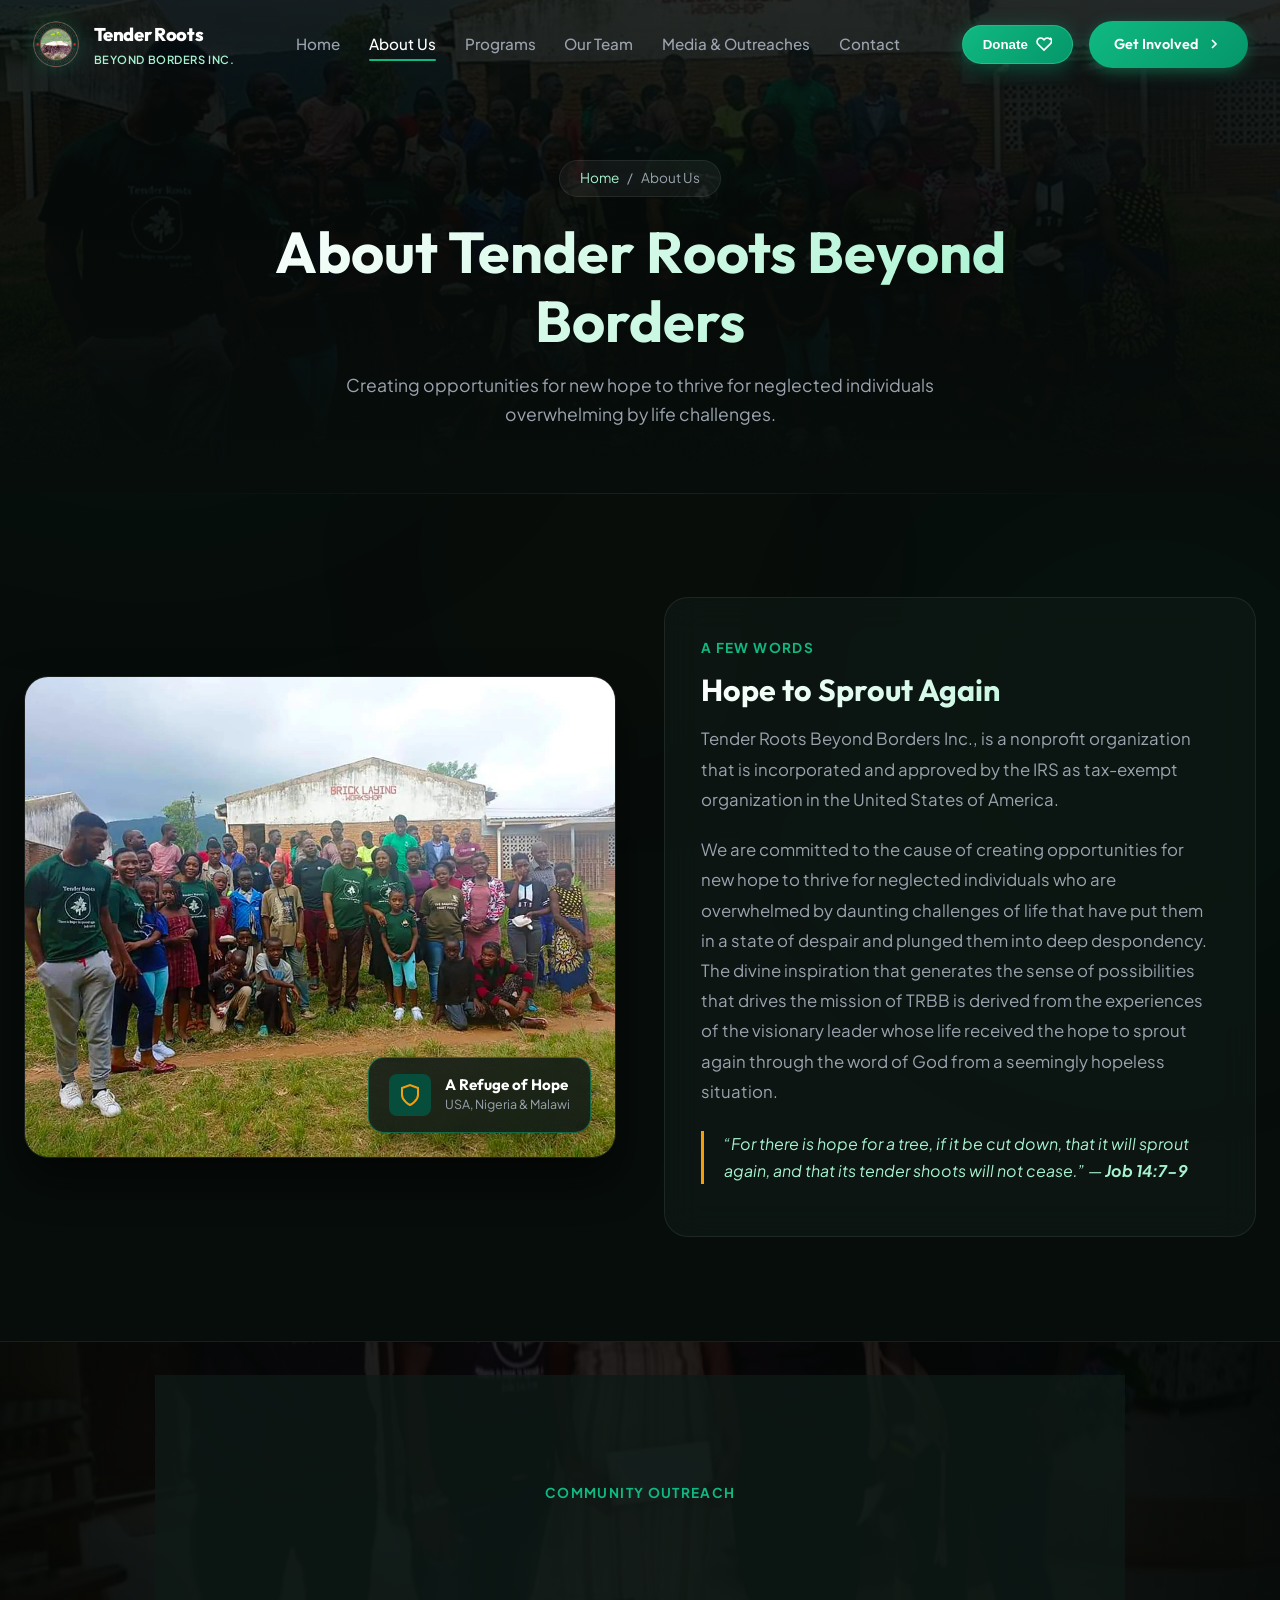
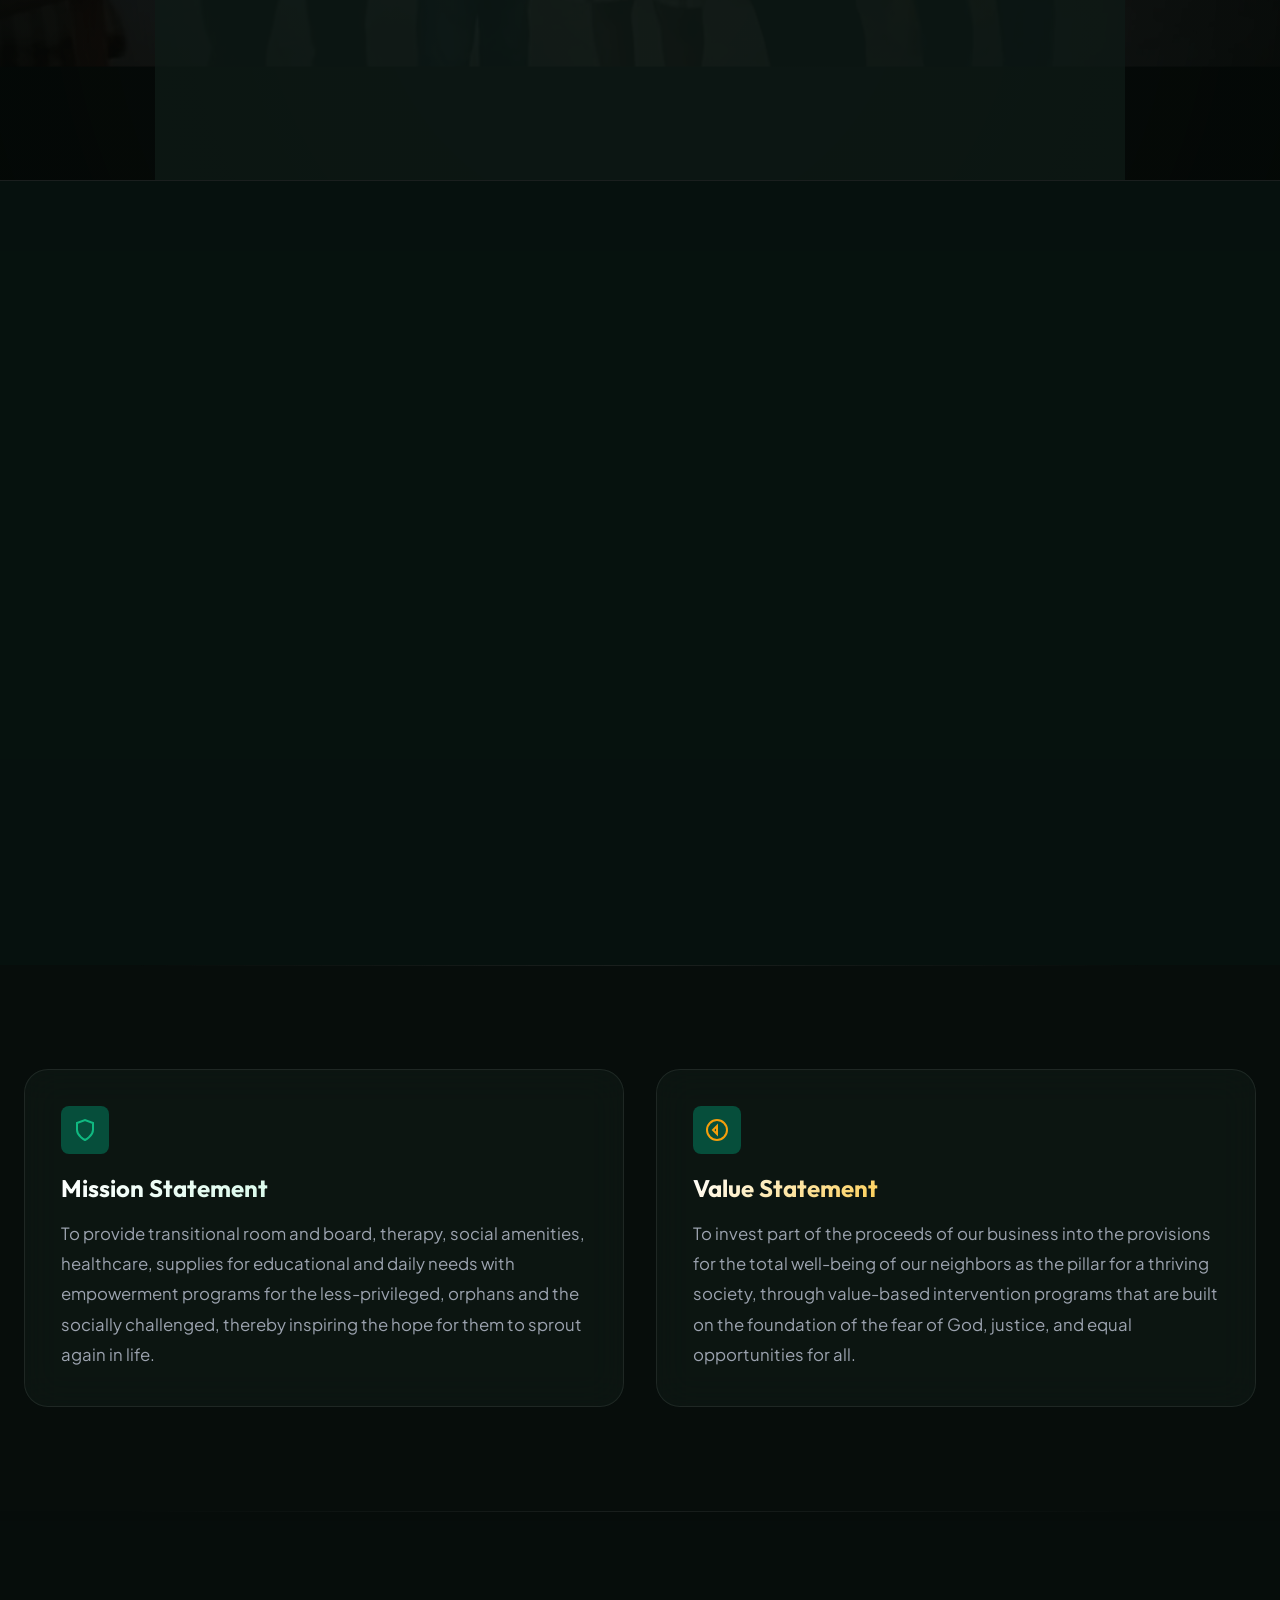
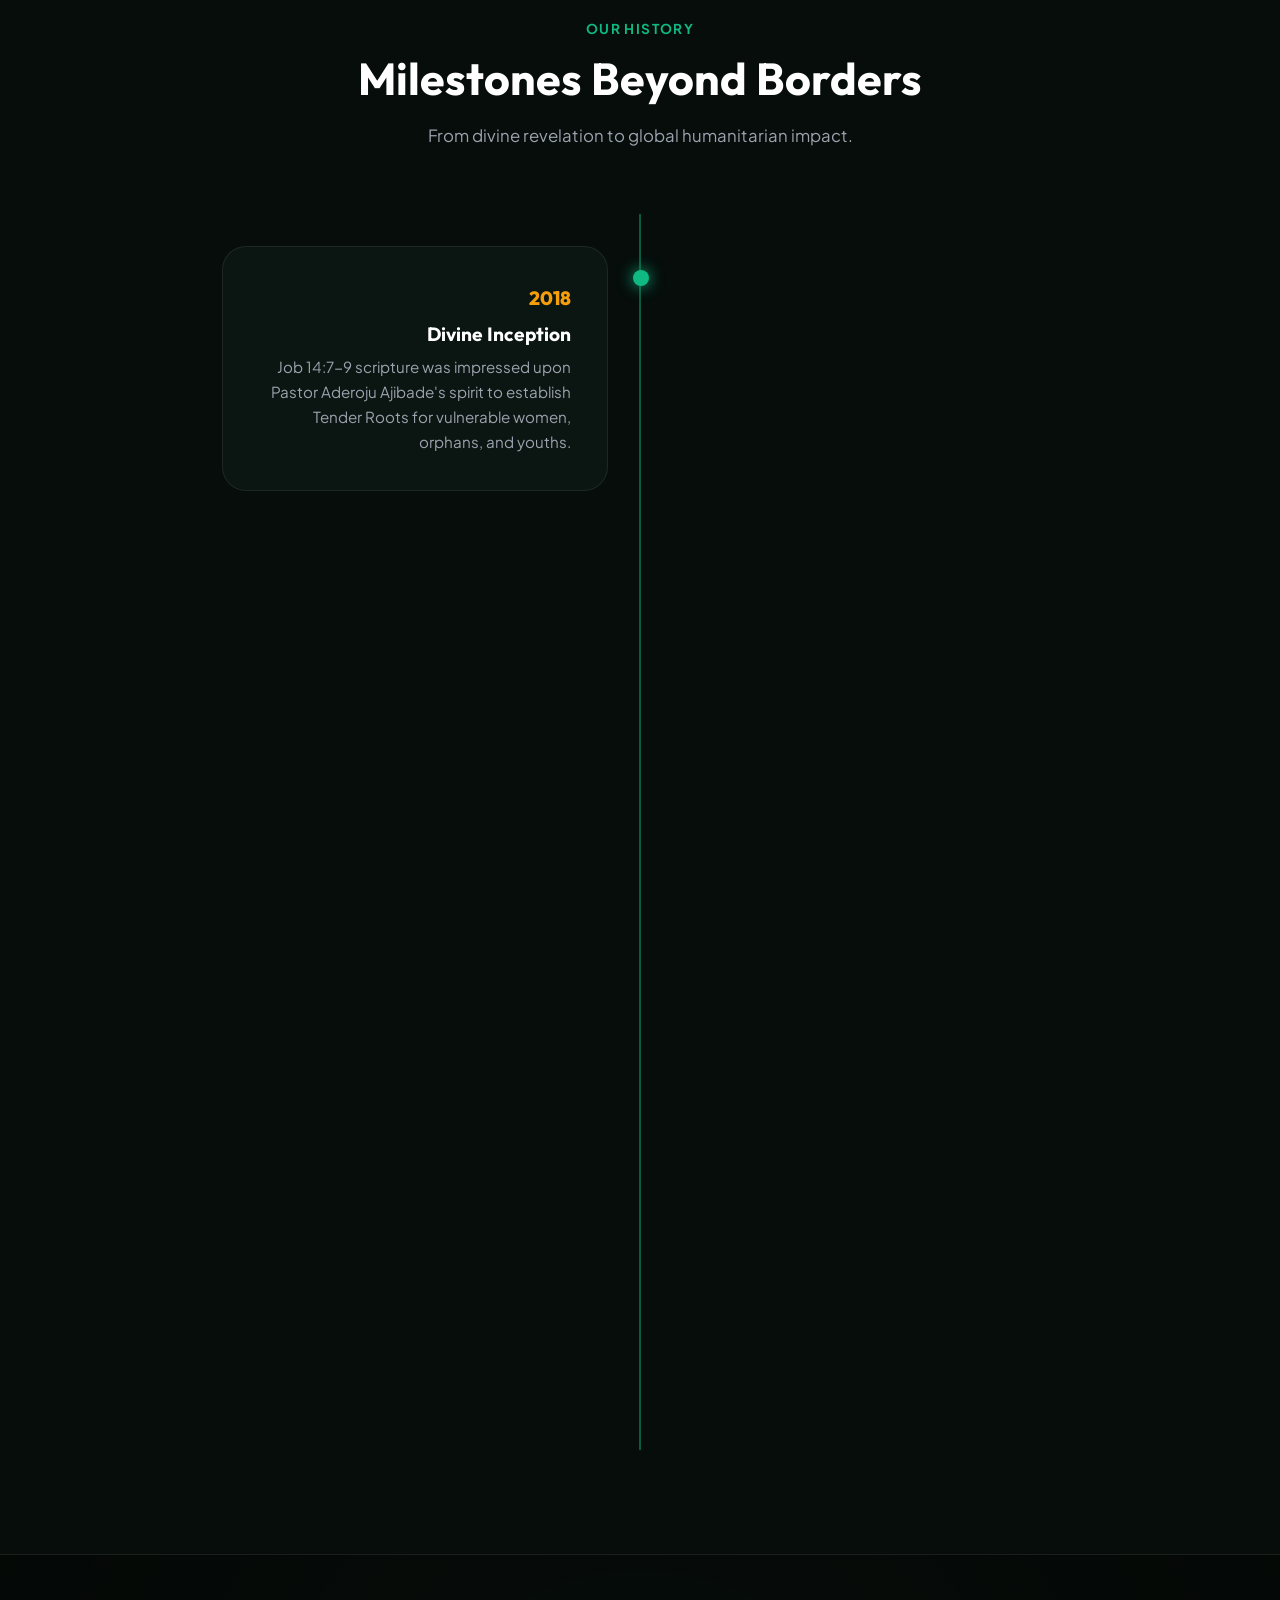
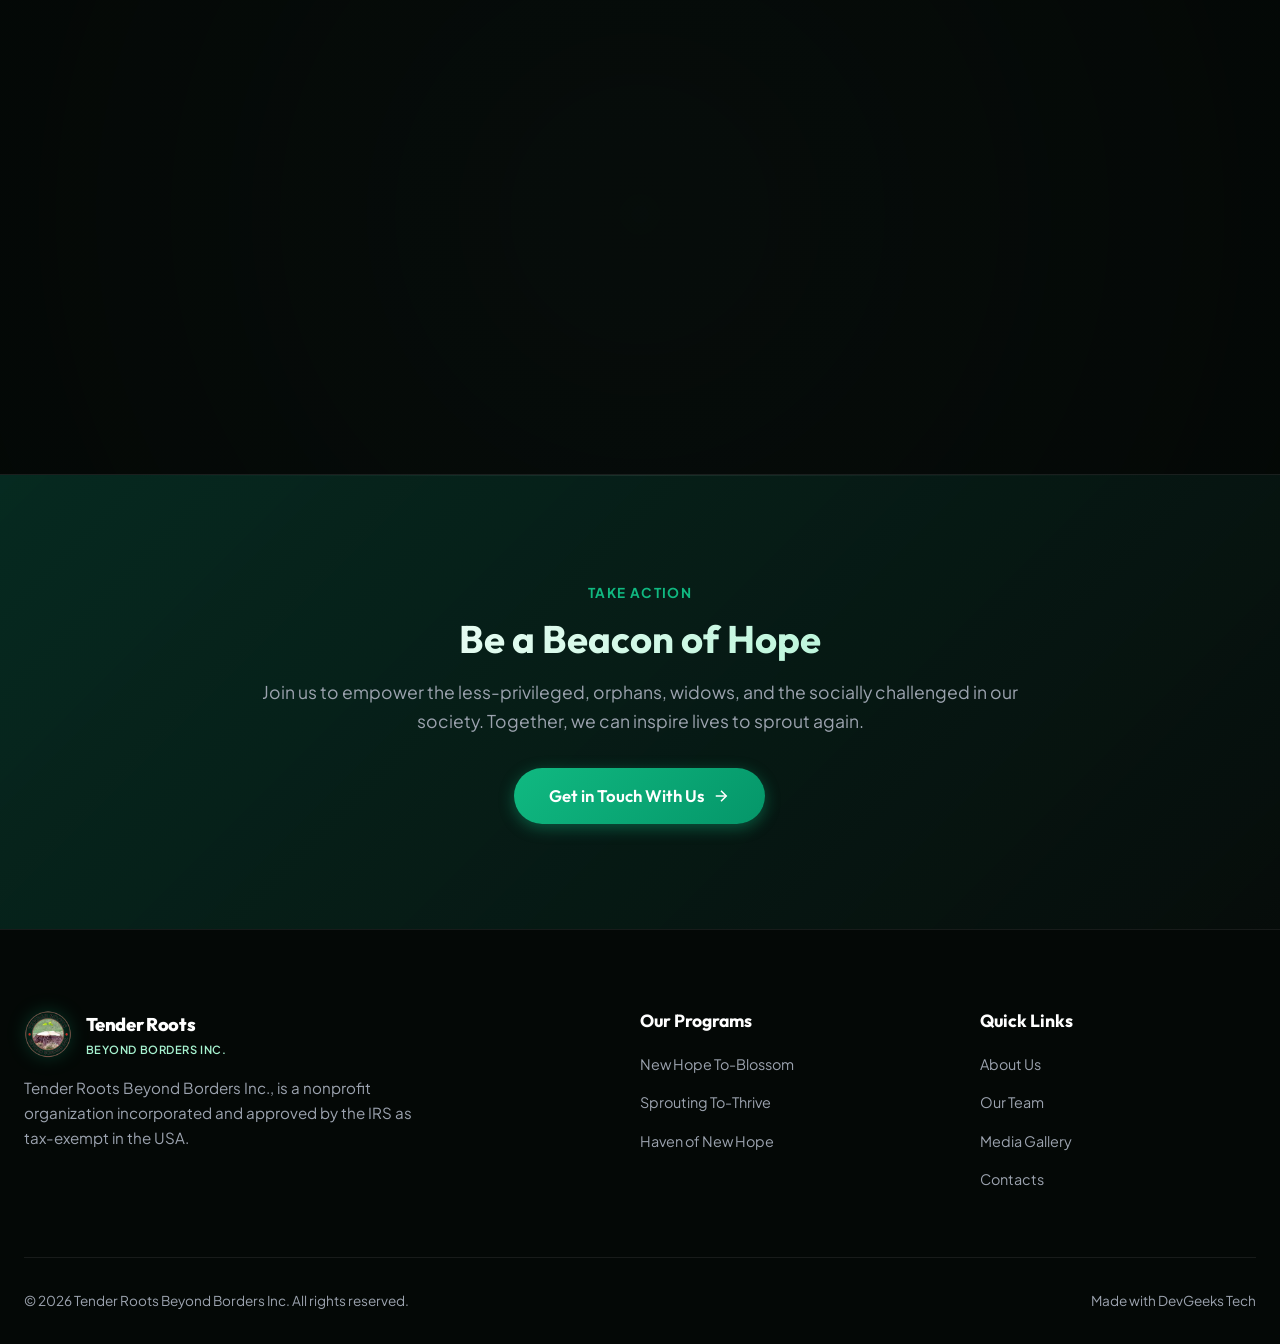
==== commit 5344a95d: "feat: add Malawi vocational class media assets and implement gallery pages" ====
--- a/about/index.html
+++ b/about/index.html
@@ -1,4 +1,4 @@
-﻿<!DOCTYPE html>
+<!DOCTYPE html>
 <html lang="en">
 <head>
   <meta charset="UTF-8">
@@ -31,6 +31,8 @@
   <meta name="twitter:image" content="https://tenderrootsbeyondborders.org/images/tr_logo.webp">
 
   <link rel="stylesheet" href="../styles.css?v=6">
+  <!-- Flutterwave Inline Checkout SDK -->
+  <script src="https://checkout.flutterwave.com/v3.js"></script>
 
   <!-- Schema.org JSON-LD Structured Data -->
   <script type="application/ld+json">
@@ -144,6 +146,10 @@
       </ul>
 
       <div class="nav-actions">
+        <button class="btn-donate-nav open-donate-modal">
+          <span>Donate</span>
+          <svg width="16" height="16" viewBox="0 0 24 24" fill="none" stroke="currentColor" stroke-width="2.5"><path d="M20.84 4.61a5.5 5.5 0 0 0-7.78 0L12 5.67l-1.06-1.06a5.5 5.5 0 0 0-7.78 7.78l1.06 1.06L12 21.23l8.72-8.72 1.06-1.06a5.5 5.5 0 0 0 0-7.78z"></path></svg>
+        </button>
         <a href="../contact/" class="btn btn-primary">
           <span>Get Involved</span>
           <svg width="16" height="16" viewBox="0 0 24 24" fill="none" stroke="currentColor" stroke-width="2.5"><polyline points="9 18 15 12 9 6"></polyline></svg>
@@ -410,6 +416,81 @@
     </div>
   </footer>
 
+  <!-- =====================================================================
+       FLUTTERWAVE SECURE DONATION MODAL
+       ===================================================================== -->
+  <div class="donation-modal-overlay" id="donation-modal">
+    <div class="donation-modal-card">
+      <button class="donation-modal-close" aria-label="Close Modal">&times;</button>
+      
+      <div style="text-align: center; margin-bottom: 1.25rem;">
+        <span class="donation-header-tag">100% Tax-Deductible Donation</span>
+        <h3 style="font-size: 1.6rem; color: #FFF; margin-bottom: 0.4rem;">Support Our Mission</h3>
+        <p style="font-size: 0.88rem; color: var(--text-muted);">Empowering vulnerable communities across USA, Nigeria &amp; Malawi.</p>
+      </div>
+
+      <!-- Currency Selection -->
+      <div class="currency-pills-wrap">
+        <button type="button" class="currency-pill active" data-currency="USD">USD ($)</button>
+        <button type="button" class="currency-pill" data-currency="NGN">NGN (₦)</button>
+        <button type="button" class="currency-pill" data-currency="MWK">MWK (MK)</button>
+        <button type="button" class="currency-pill" data-currency="GBP">GBP (£)</button>
+        <button type="button" class="currency-pill" data-currency="EUR">EUR (€)</button>
+      </div>
+
+      <!-- Amount Preset Chips -->
+      <div class="amount-chips-grid">
+        <button type="button" class="amount-chip" data-amount="10">$10</button>
+        <button type="button" class="amount-chip" data-amount="25">$25</button>
+        <button type="button" class="amount-chip active" data-amount="50">$50</button>
+        <button type="button" class="amount-chip" data-amount="100">$100</button>
+        <button type="button" class="amount-chip" data-amount="250">$250</button>
+        <button type="button" class="amount-chip" data-amount="custom">Custom</button>
+      </div>
+
+      <!-- Custom Amount Input (Hidden by default) -->
+      <div class="donation-form-group" id="custom-amount-wrap" style="display: none;">
+        <label for="donation-custom-amount">Enter Custom Amount</label>
+        <input type="number" id="donation-custom-amount" class="donation-form-control" placeholder="e.g. 500" min="1">
+      </div>
+
+      <!-- Program / Cause Selection -->
+      <div class="donation-form-group">
+        <label for="donation-program-select">Select Initiative to Support</label>
+        <select id="donation-program-select" class="donation-form-control">
+          <option value="General Mission Fund">General Mission &amp; Outreach Fund</option>
+          <option value="New Hope To-Blossom (Educational Sponsorship)">New Hope To-Blossom (Educational Sponsorship)</option>
+          <option value="Sprouting To-Thrive (Vocational Training)">Sprouting To-Thrive (Vocational Training &amp; Grants)</option>
+          <option value="Haven of New Hope (Respite Shelter)">Haven of New Hope (Transitional Respite Shelter)</option>
+        </select>
+      </div>
+
+      <!-- Donor Name -->
+      <div class="donation-form-group">
+        <label for="donation-donor-name">Your Full Name *</label>
+        <input type="text" id="donation-donor-name" class="donation-form-control" placeholder="e.g. Sarah Jenkins" required>
+      </div>
+
+      <!-- Donor Email -->
+      <div class="donation-form-group">
+        <label for="donation-donor-email">Your Email Address *</label>
+        <input type="email" id="donation-donor-email" class="donation-form-control" placeholder="e.g. sarah@example.com" required>
+      </div>
+
+      <!-- Submit Payment Button -->
+      <button type="button" class="flutterwave-btn-submit" id="flutterwave-submit-btn">
+        <span>Proceed to Pay $50 with Flutterwave</span>
+        <svg width="20" height="20" viewBox="0 0 24 24" fill="none" stroke="currentColor" stroke-width="2.5"><polyline points="9 18 15 12 9 6"></polyline></svg>
+      </button>
+
+      <!-- Security Badge Footer -->
+      <div class="flutterwave-security-foot">
+        <svg width="16" height="16" viewBox="0 0 24 24" fill="none" stroke="#10B981" stroke-width="2.5"><rect x="3" y="11" width="18" height="11" rx="2" ry="2"></rect><path d="M7 11V7a5 5 0 0 1 10 0v4"></path></svg>
+        <span>Secured by Flutterwave (Cards, Mobile Money, Bank Transfer, Apple Pay)</span>
+      </div>
+    </div>
+  </div>
+
   <script src="../script.js"></script>
 </body>
 </html>
--- a/styles.css
+++ b/styles.css
@@ -2424,3 +2424,225 @@
     transition-duration: 0.01ms !important;
   }
 }
+
+/* ==========================================================================
+   FLUTTERWAVE DONATION MODAL & DONATE CTA BUTTON STYLES
+   ========================================================================== */
+.btn-donate-nav {
+  background: linear-gradient(135deg, #10B981 0%, #059669 100%);
+  color: #FFFFFF !important;
+  font-weight: 700;
+  padding: 0.65rem 1.25rem;
+  border-radius: 50px;
+  box-shadow: 0 4px 20px rgba(16, 185, 129, 0.4);
+  border: 1px solid rgba(52, 211, 153, 0.5);
+  display: inline-flex;
+  align-items: center;
+  gap: 0.5rem;
+  transition: all 0.3s cubic-bezier(0.34, 1.56, 0.64, 1);
+  cursor: pointer;
+  text-decoration: none;
+}
+.btn-donate-nav:hover {
+  transform: translateY(-2px) scale(1.04);
+  box-shadow: 0 8px 30px rgba(16, 185, 129, 0.6);
+  background: linear-gradient(135deg, #34D399 0%, #10B981 100%);
+}
+
+.donation-modal-overlay {
+  position: fixed;
+  inset: 0;
+  z-index: 10000;
+  background: rgba(4, 12, 10, 0.85);
+  backdrop-filter: blur(14px);
+  -webkit-backdrop-filter: blur(14px);
+  display: flex;
+  align-items: center;
+  justify-content: center;
+  padding: 1.25rem;
+  opacity: 0;
+  visibility: hidden;
+  transition: opacity 0.35s ease, visibility 0.35s ease;
+  overflow-y: auto;
+}
+.donation-modal-overlay.active {
+  opacity: 1;
+  visibility: visible;
+}
+
+.donation-modal-card {
+  background: rgba(13, 27, 42, 0.92);
+  border: 1px solid var(--glass-border);
+  box-shadow: 0 25px 60px rgba(0, 0, 0, 0.7), inset 0 1px 0 rgba(255, 255, 255, 0.1);
+  border-radius: 24px;
+  width: 100%;
+  max-width: 540px;
+  padding: 2.25rem 2rem;
+  position: relative;
+  transform: scale(0.9) translateY(20px);
+  transition: transform 0.4s cubic-bezier(0.34, 1.56, 0.64, 1);
+}
+.donation-modal-overlay.active .donation-modal-card {
+  transform: scale(1) translateY(0);
+}
+
+.donation-modal-close {
+  position: absolute;
+  top: 1.25rem;
+  right: 1.25rem;
+  background: rgba(255, 255, 255, 0.08);
+  border: 1px solid rgba(255, 255, 255, 0.15);
+  color: #FFF;
+  width: 36px;
+  height: 36px;
+  border-radius: 50%;
+  display: flex;
+  align-items: center;
+  justify-content: center;
+  font-size: 1.25rem;
+  cursor: pointer;
+  transition: all 0.25s ease;
+}
+.donation-modal-close:hover {
+  background: rgba(239, 68, 68, 0.25);
+  border-color: #EF4444;
+  color: #FFF;
+  transform: rotate(90deg);
+}
+
+.donation-header-tag {
+  display: inline-block;
+  font-size: 0.75rem;
+  font-weight: 700;
+  text-transform: uppercase;
+  letter-spacing: 1px;
+  color: var(--accent-gold);
+  background: rgba(245, 158, 11, 0.12);
+  border: 1px solid rgba(245, 158, 11, 0.3);
+  padding: 0.35rem 0.85rem;
+  border-radius: 50px;
+  margin-bottom: 0.75rem;
+}
+
+.currency-pills-wrap {
+  display: flex;
+  gap: 0.5rem;
+  margin-bottom: 1.25rem;
+  justify-content: center;
+  flex-wrap: wrap;
+}
+.currency-pill {
+  background: rgba(255, 255, 255, 0.06);
+  border: 1px solid rgba(255, 255, 255, 0.12);
+  color: var(--text-muted);
+  font-weight: 600;
+  font-size: 0.85rem;
+  padding: 0.4rem 0.85rem;
+  border-radius: 50px;
+  cursor: pointer;
+  transition: all 0.25s ease;
+}
+.currency-pill.active, .currency-pill:hover {
+  background: var(--primary-emerald);
+  border-color: #34D399;
+  color: #FFF;
+}
+
+.amount-chips-grid {
+  display: grid;
+  grid-template-columns: repeat(3, 1fr);
+  gap: 0.75rem;
+  margin-bottom: 1.25rem;
+}
+.amount-chip {
+  background: rgba(255, 255, 255, 0.05);
+  border: 1px solid rgba(255, 255, 255, 0.12);
+  color: #FFF;
+  font-weight: 700;
+  font-size: 1.05rem;
+  padding: 0.75rem 0.5rem;
+  border-radius: 14px;
+  cursor: pointer;
+  transition: all 0.25s ease;
+  text-align: center;
+}
+.amount-chip:hover {
+  background: rgba(16, 185, 129, 0.15);
+  border-color: var(--primary-emerald);
+  color: var(--accent-mint);
+}
+.amount-chip.active {
+  background: linear-gradient(135deg, #10B981, #059669);
+  border-color: #34D399;
+  color: #FFF;
+  box-shadow: 0 4px 15px rgba(16, 185, 129, 0.4);
+}
+
+.donation-form-group {
+  margin-bottom: 1.1rem;
+  text-align: left;
+}
+.donation-form-group label {
+  display: block;
+  font-size: 0.85rem;
+  font-weight: 600;
+  color: var(--text-muted);
+  margin-bottom: 0.4rem;
+}
+.donation-form-control {
+  width: 100%;
+  background: rgba(255, 255, 255, 0.05);
+  border: 1px solid rgba(255, 255, 255, 0.14);
+  border-radius: 12px;
+  padding: 0.75rem 1rem;
+  color: #FFF;
+  font-family: inherit;
+  font-size: 0.95rem;
+  transition: border-color 0.25s ease, box-shadow 0.25s ease;
+}
+.donation-form-control:focus {
+  outline: none;
+  border-color: var(--primary-emerald);
+  box-shadow: 0 0 0 3px rgba(16, 185, 129, 0.25);
+  background: rgba(255, 255, 255, 0.08);
+}
+.donation-form-control select option {
+  background: #0d1b2a;
+  color: #FFF;
+}
+
+.flutterwave-btn-submit {
+  width: 100%;
+  background: linear-gradient(135deg, #F59E0B 0%, #D97706 100%);
+  color: #0d1b2a;
+  font-weight: 800;
+  font-size: 1.1rem;
+  padding: 0.95rem 1.5rem;
+  border-radius: 14px;
+  border: none;
+  cursor: pointer;
+  box-shadow: 0 6px 25px rgba(245, 158, 11, 0.4);
+  transition: all 0.3s cubic-bezier(0.34, 1.56, 0.64, 1);
+  display: flex;
+  align-items: center;
+  justify-content: center;
+  gap: 0.6rem;
+}
+.flutterwave-btn-submit:hover {
+  transform: translateY(-2px);
+  box-shadow: 0 10px 35px rgba(245, 158, 11, 0.6);
+  background: linear-gradient(135deg, #FBBF24 0%, #F59E0B 100%);
+}
+
+.flutterwave-security-foot {
+  margin-top: 1.25rem;
+  display: flex;
+  align-items: center;
+  justify-content: center;
+  gap: 0.5rem;
+  font-size: 0.78rem;
+  color: var(--text-muted);
+  border-top: 1px solid rgba(255, 255, 255, 0.08);
+  padding-top: 1rem;
+}
+
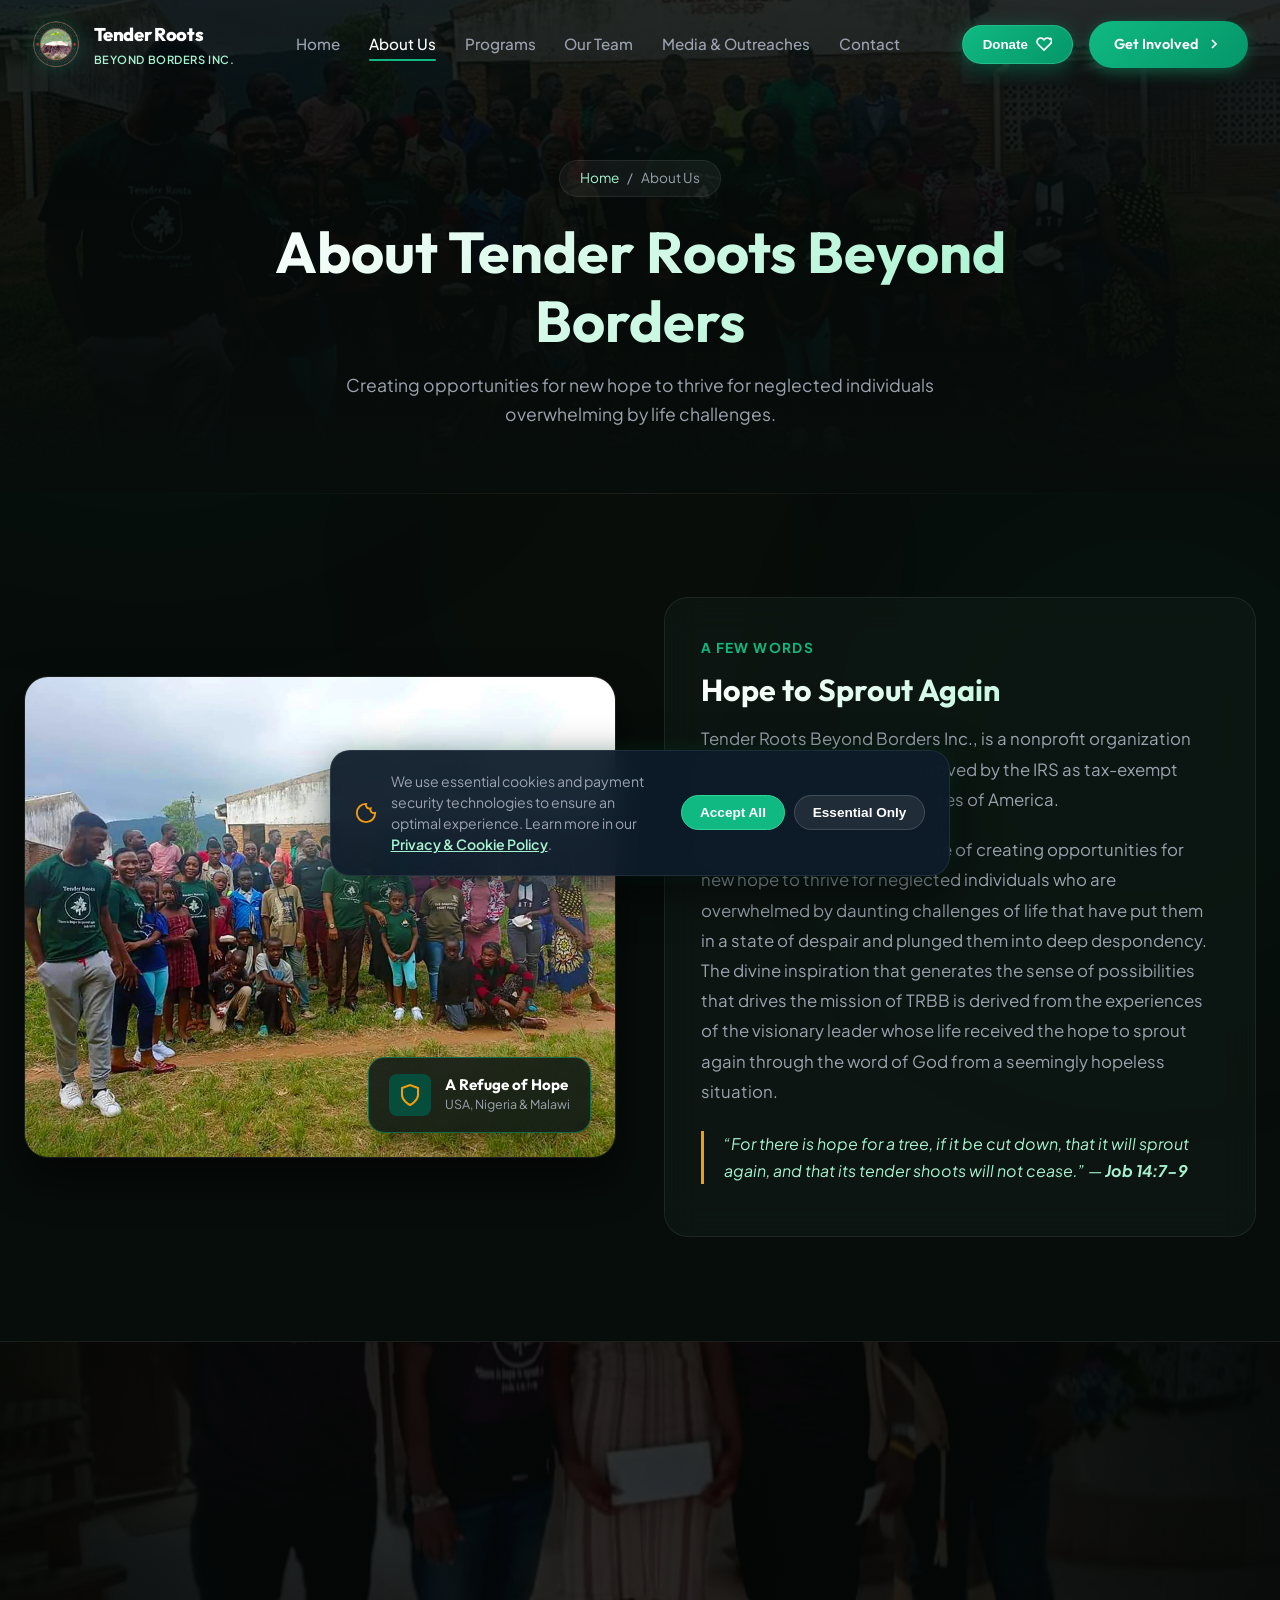
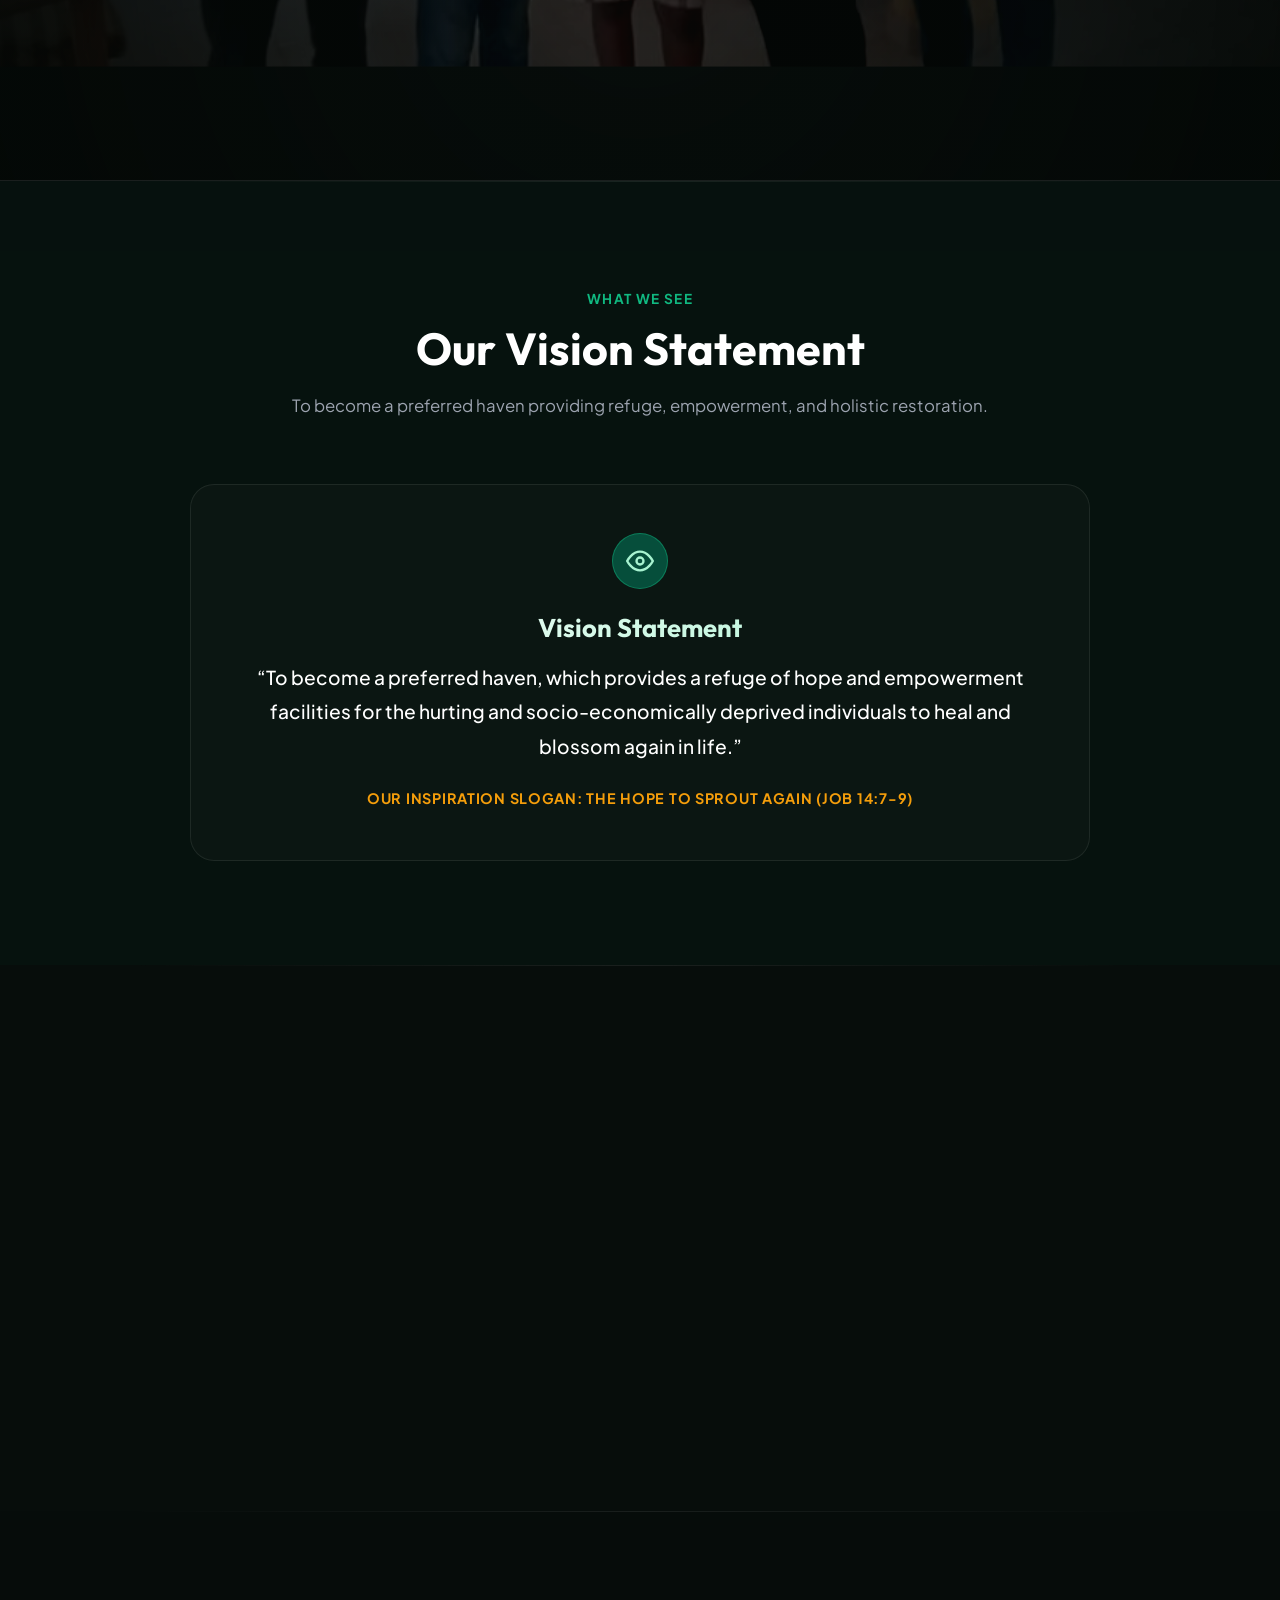
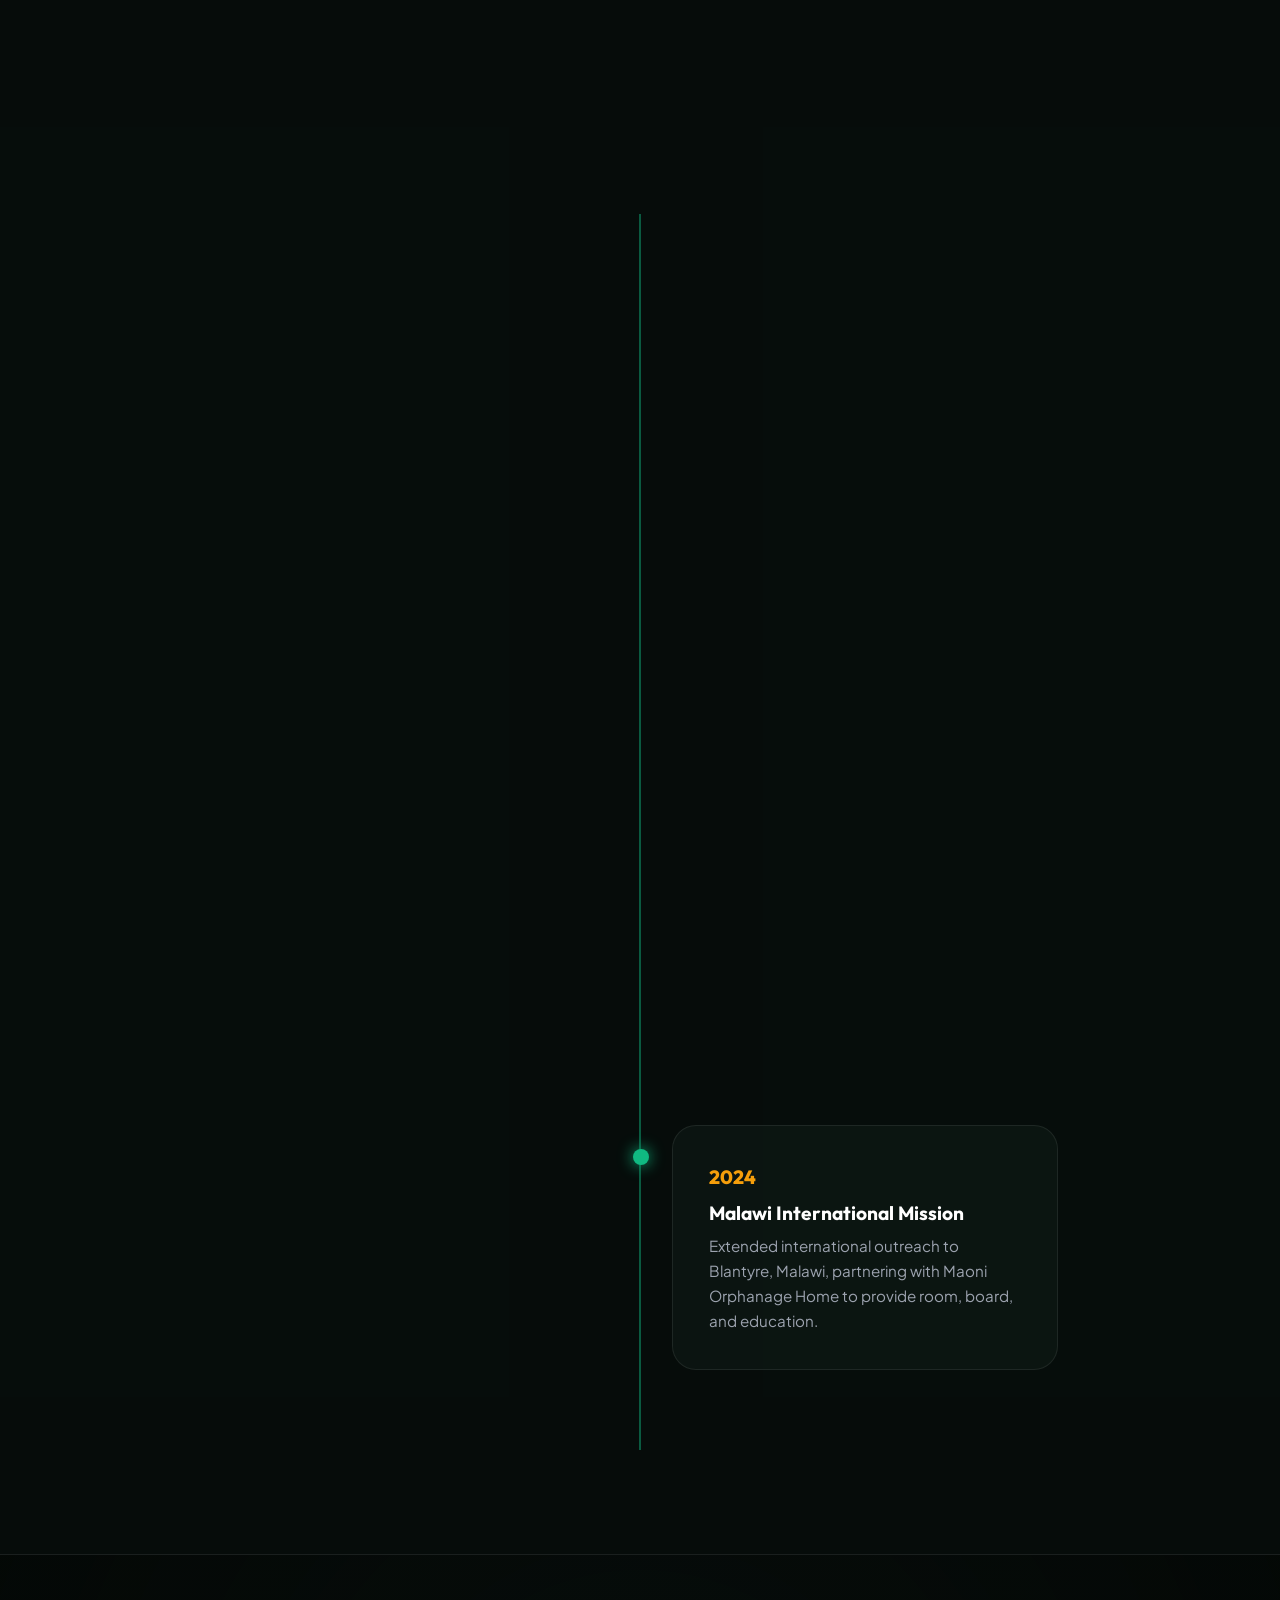
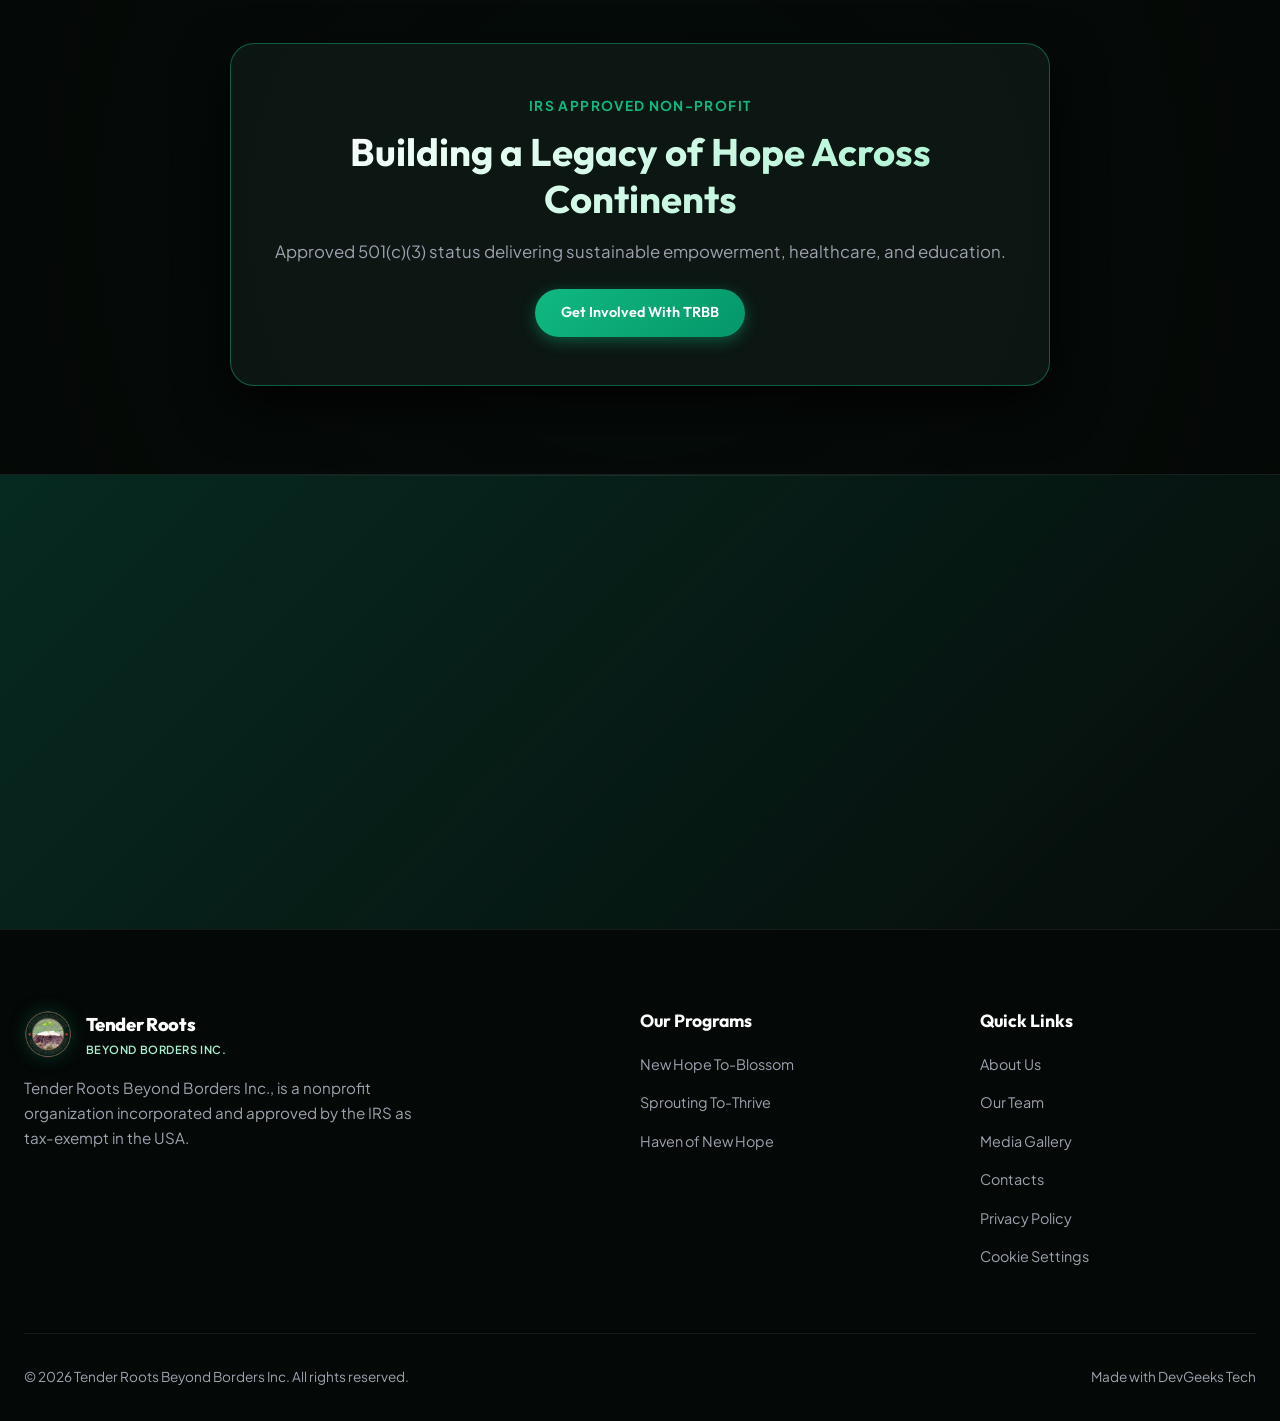
==== commit db276884: "feat: implement cookie consent banner and create new site subpages including contact, privacy, about" ====
--- a/about/index.html
+++ b/about/index.html
@@ -405,6 +405,8 @@
             <li><a href="../our-team/">Our Team</a></li>
             <li><a href="../media/">Media Gallery</a></li>
             <li><a href="../contact/">Contacts</a></li>
+            <li><a href="../privacy/">Privacy Policy</a></li>
+            <li><a href="#cookies" class="open-cookie-settings">Cookie Settings</a></li>
           </ul>
         </div>
       </div>
--- a/styles.css
+++ b/styles.css
@@ -2646,3 +2646,88 @@
   padding-top: 1rem;
 }
 
+/* ==========================================================================
+   COOKIE CONSENT BANNER STYLES
+   ========================================================================== */
+.cookie-banner-wrap {
+  position: fixed;
+  bottom: 1.5rem;
+  left: 1.5rem;
+  right: 1.5rem;
+  z-index: 9999;
+  max-width: 620px;
+  margin: 0 auto;
+  pointer-events: none;
+  opacity: 0;
+  transform: translateY(40px);
+  transition: opacity 0.45s ease, transform 0.45s cubic-bezier(0.34, 1.56, 0.64, 1);
+}
+.cookie-banner-wrap.show {
+  pointer-events: auto;
+  opacity: 1;
+  transform: translateY(0);
+}
+.cookie-banner-card {
+  background: rgba(13, 27, 42, 0.94);
+  border: 1px solid var(--glass-border);
+  backdrop-filter: blur(16px);
+  -webkit-backdrop-filter: blur(16px);
+  box-shadow: 0 15px 45px rgba(0, 0, 0, 0.6), 0 0 20px rgba(16, 185, 129, 0.15);
+  border-radius: 20px;
+  padding: 1.25rem 1.5rem;
+  display: flex;
+  align-items: center;
+  gap: 1.25rem;
+}
+@media (max-width: 640px) {
+  .cookie-banner-card {
+    flex-direction: column;
+    text-align: center;
+    gap: 1rem;
+  }
+}
+.cookie-text-wrap {
+  display: flex;
+  align-items: center;
+  gap: 0.85rem;
+  font-size: 0.88rem;
+  color: var(--text-muted);
+  line-height: 1.5;
+}
+.cookie-text-wrap a {
+  color: var(--accent-mint);
+  text-decoration: underline;
+  font-weight: 600;
+}
+.cookie-actions {
+  display: flex;
+  gap: 0.6rem;
+  flex-shrink: 0;
+}
+.cookie-btn {
+  font-size: 0.85rem;
+  font-weight: 700;
+  padding: 0.55rem 1.1rem;
+  border-radius: 50px;
+  cursor: pointer;
+  transition: all 0.25s ease;
+}
+.cookie-btn-primary {
+  background: var(--primary-emerald);
+  border: 1px solid #34D399;
+  color: #FFF;
+}
+.cookie-btn-primary:hover {
+  background: #059669;
+  box-shadow: 0 4px 15px rgba(16, 185, 129, 0.4);
+}
+.cookie-btn-outline {
+  background: rgba(255, 255, 255, 0.08);
+  border: 1px solid rgba(255, 255, 255, 0.15);
+  color: #FFF;
+}
+.cookie-btn-outline:hover {
+  background: rgba(255, 255, 255, 0.16);
+}
+
+
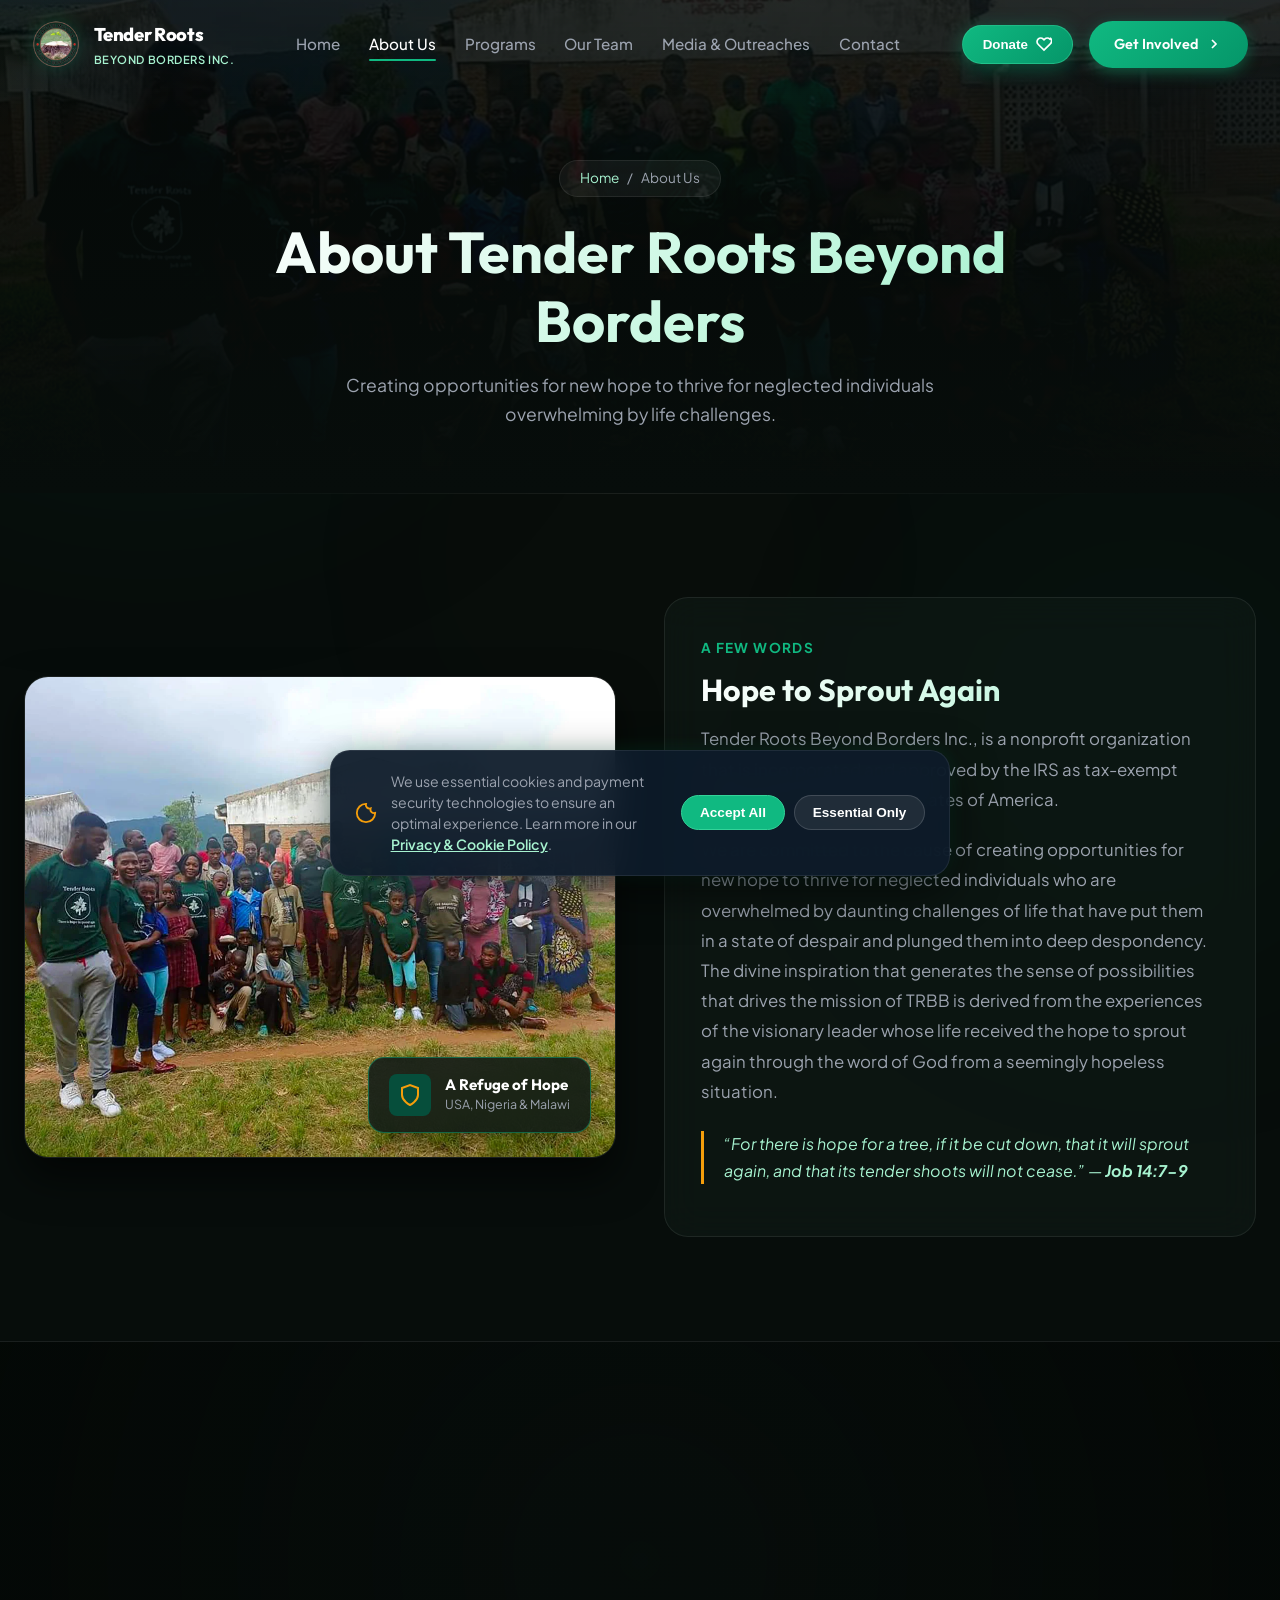
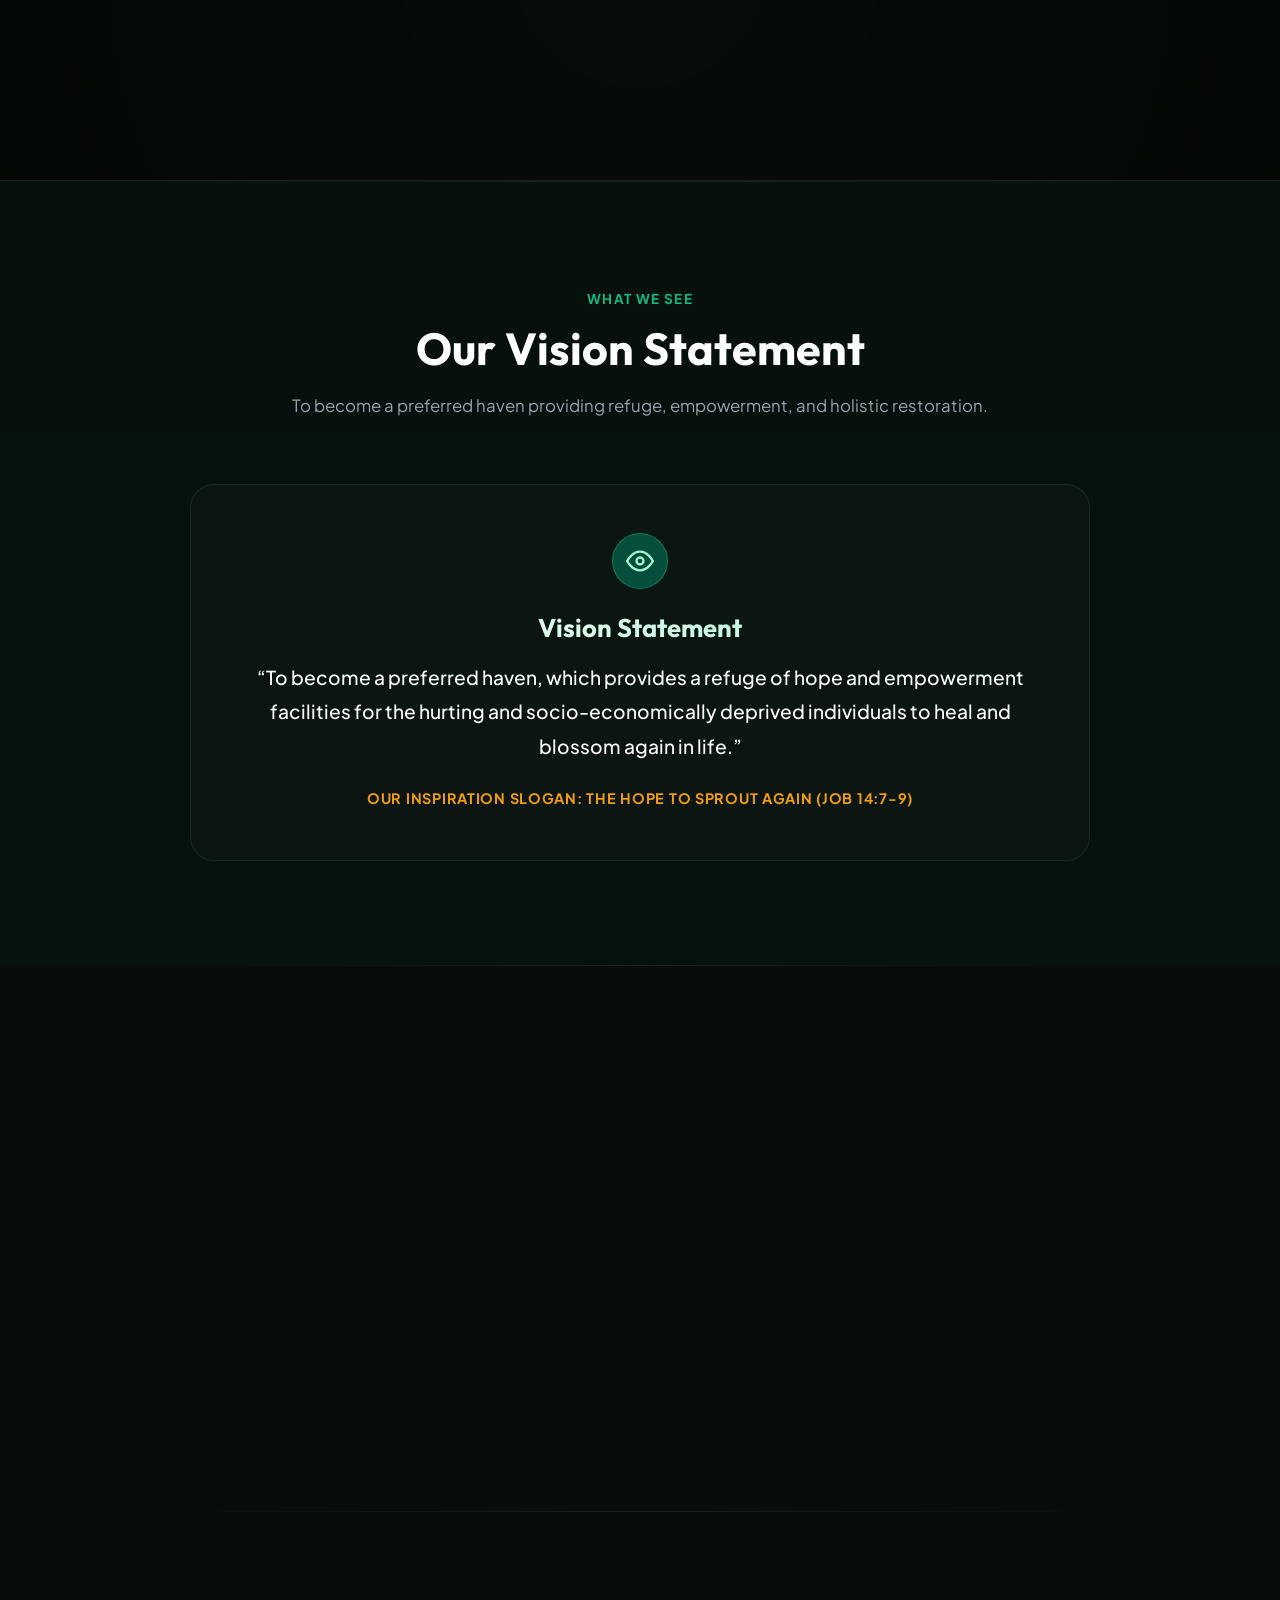
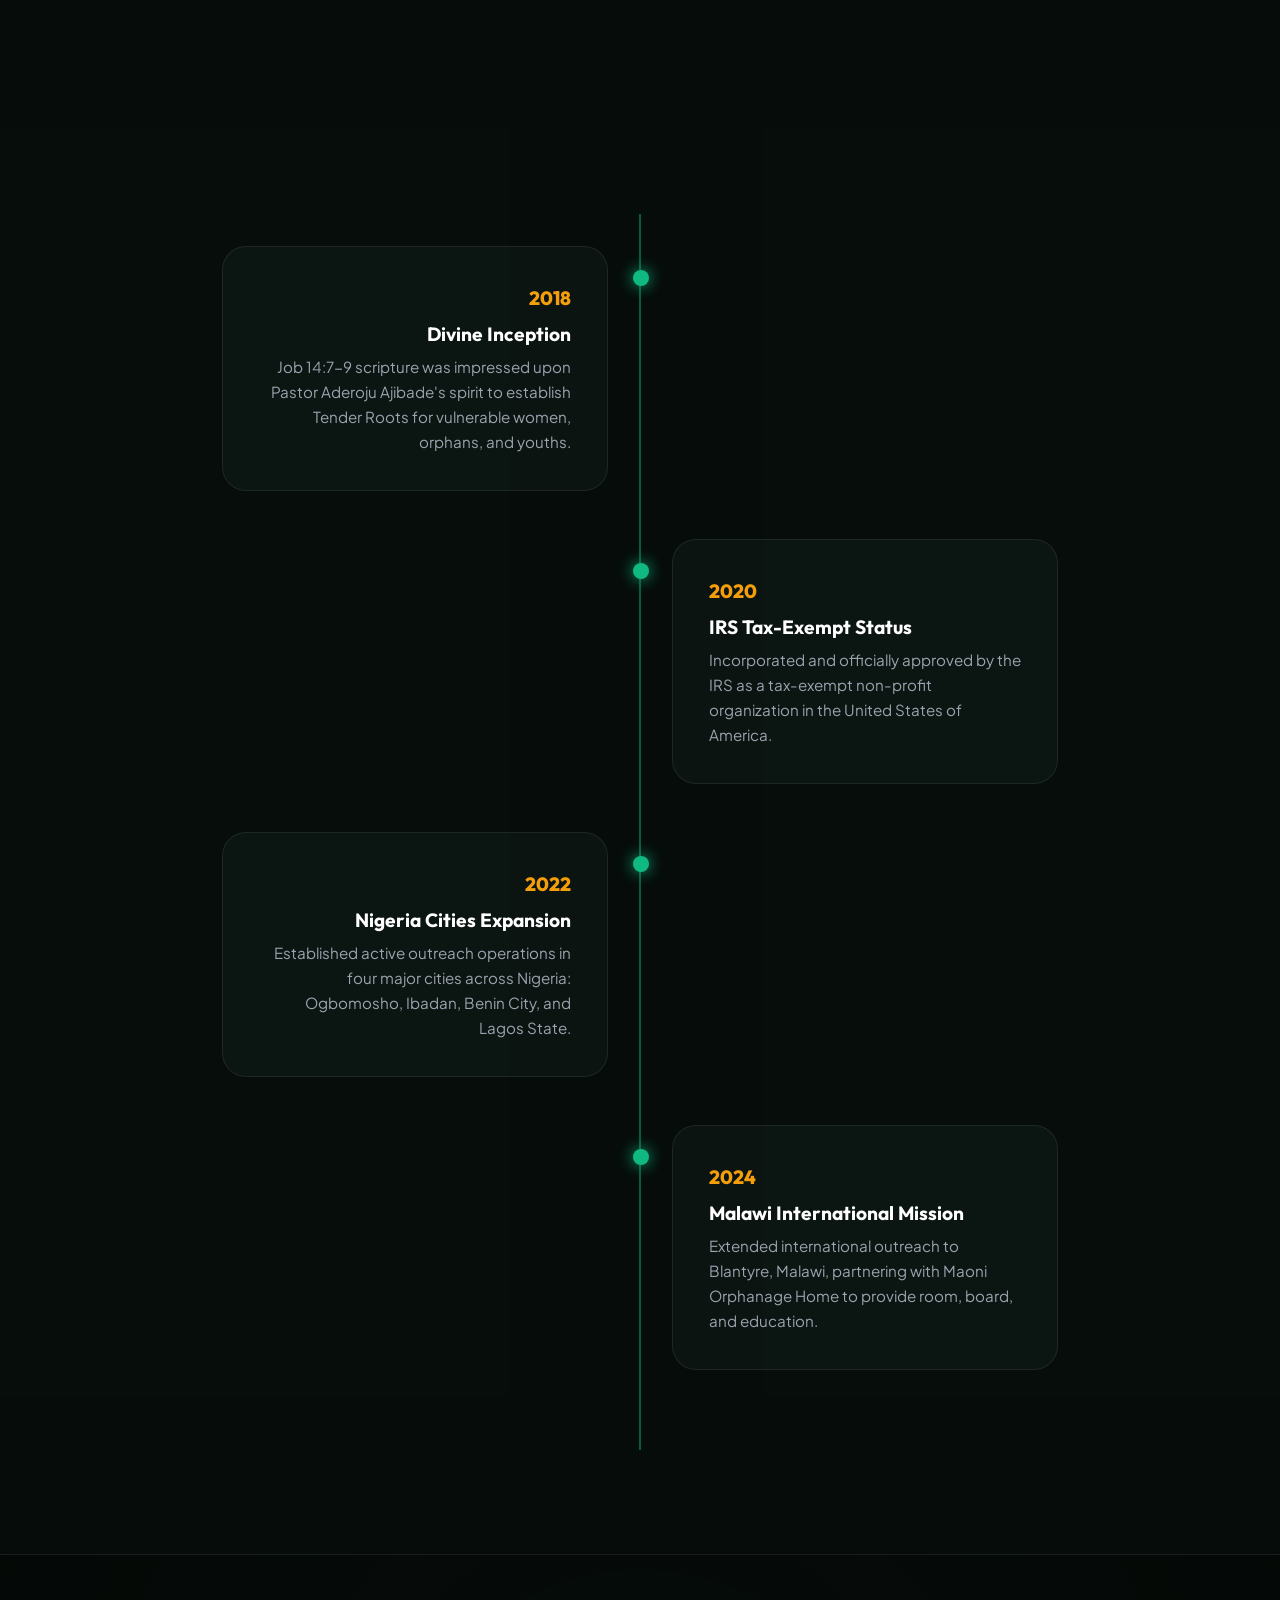
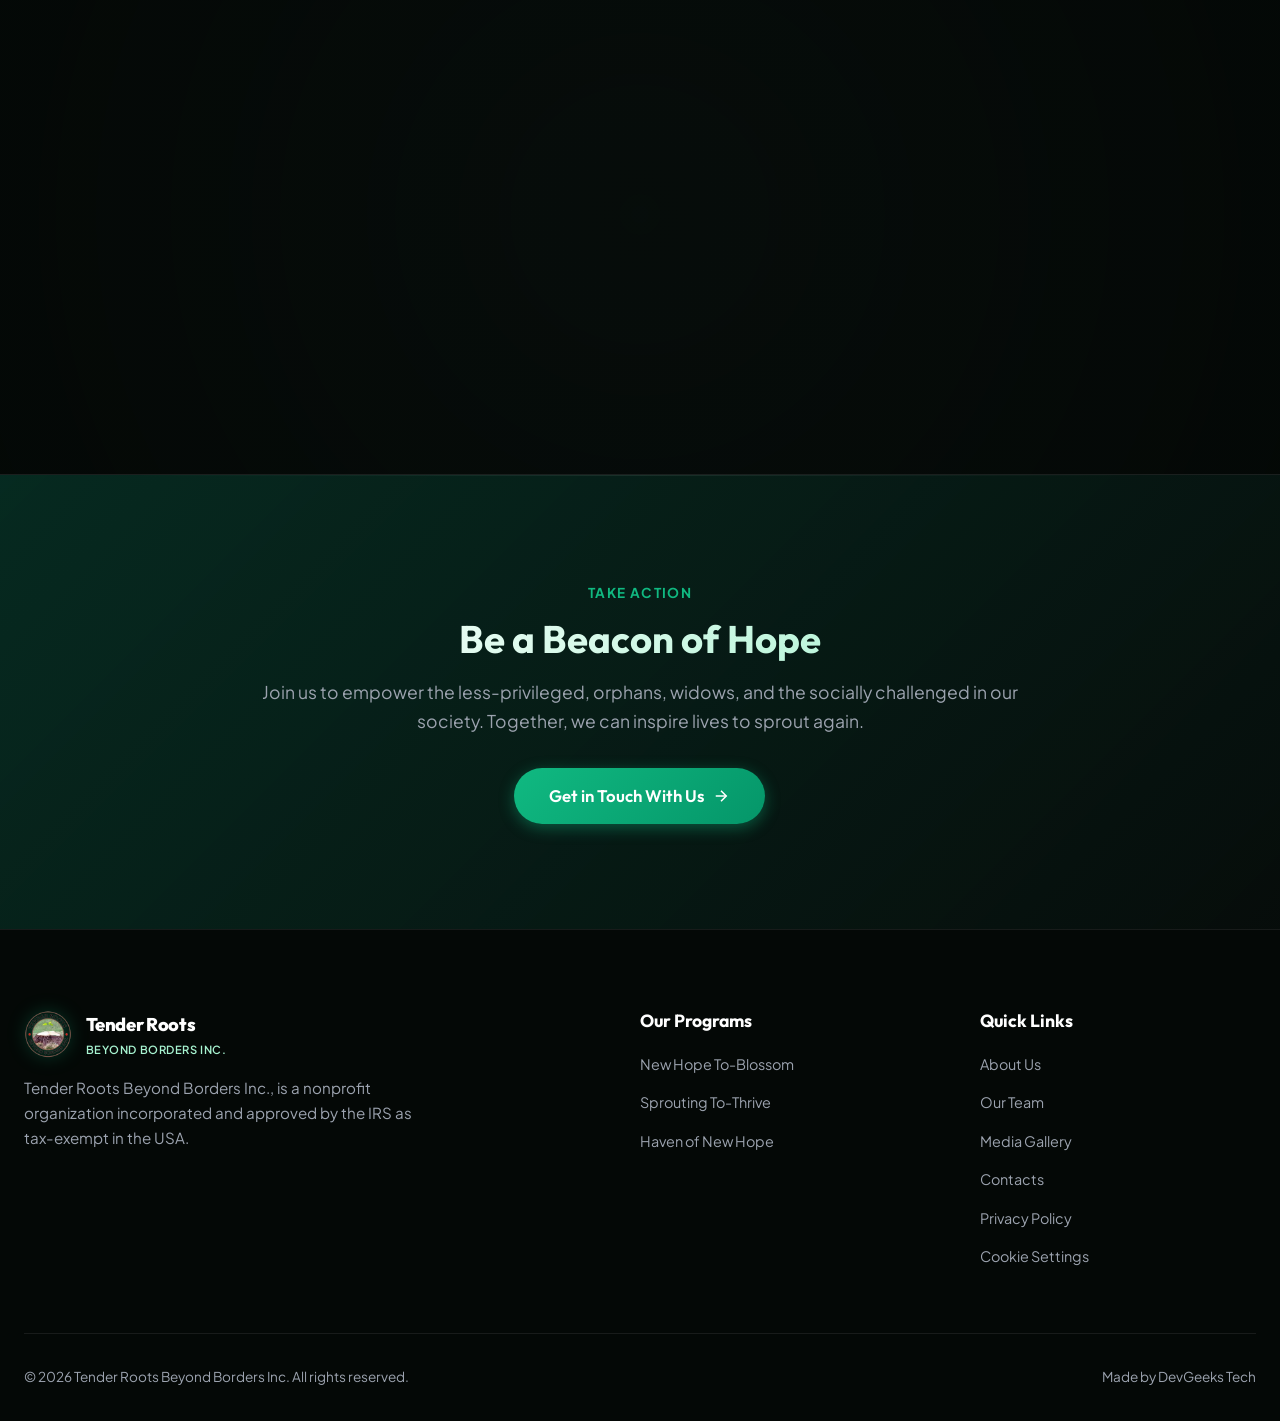
==== commit 87901864: "feat: expand website structure with new pages for programs, about, contact, media, team, and privacy" ====
--- a/about/index.html
+++ b/about/index.html
@@ -413,7 +413,7 @@
 
       <div class="footer-bottom">
         <p>&copy; 2026 Tender Roots Beyond Borders Inc. All rights reserved.</p>
-        <p>Made with DevGeeks Tech</p>
+        <p>Made by DevGeeks Tech</p>
       </div>
     </div>
   </footer>
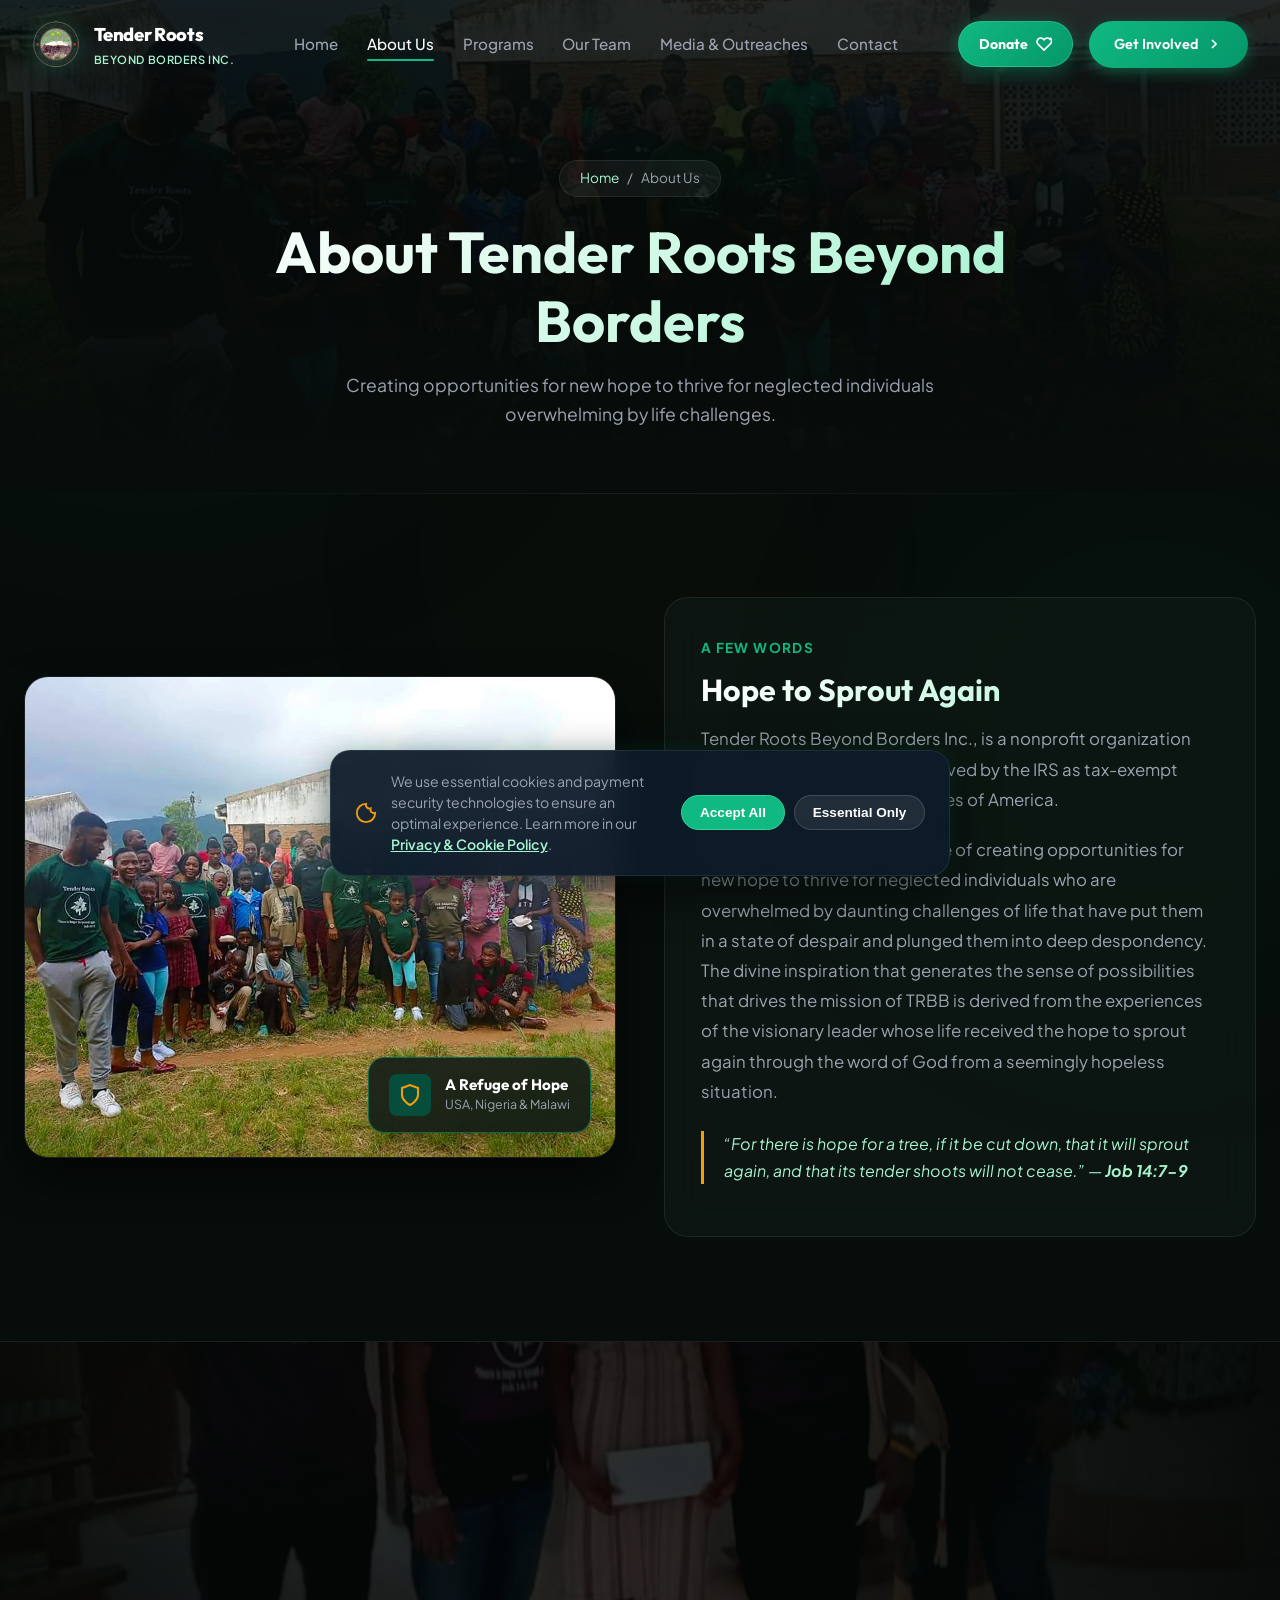
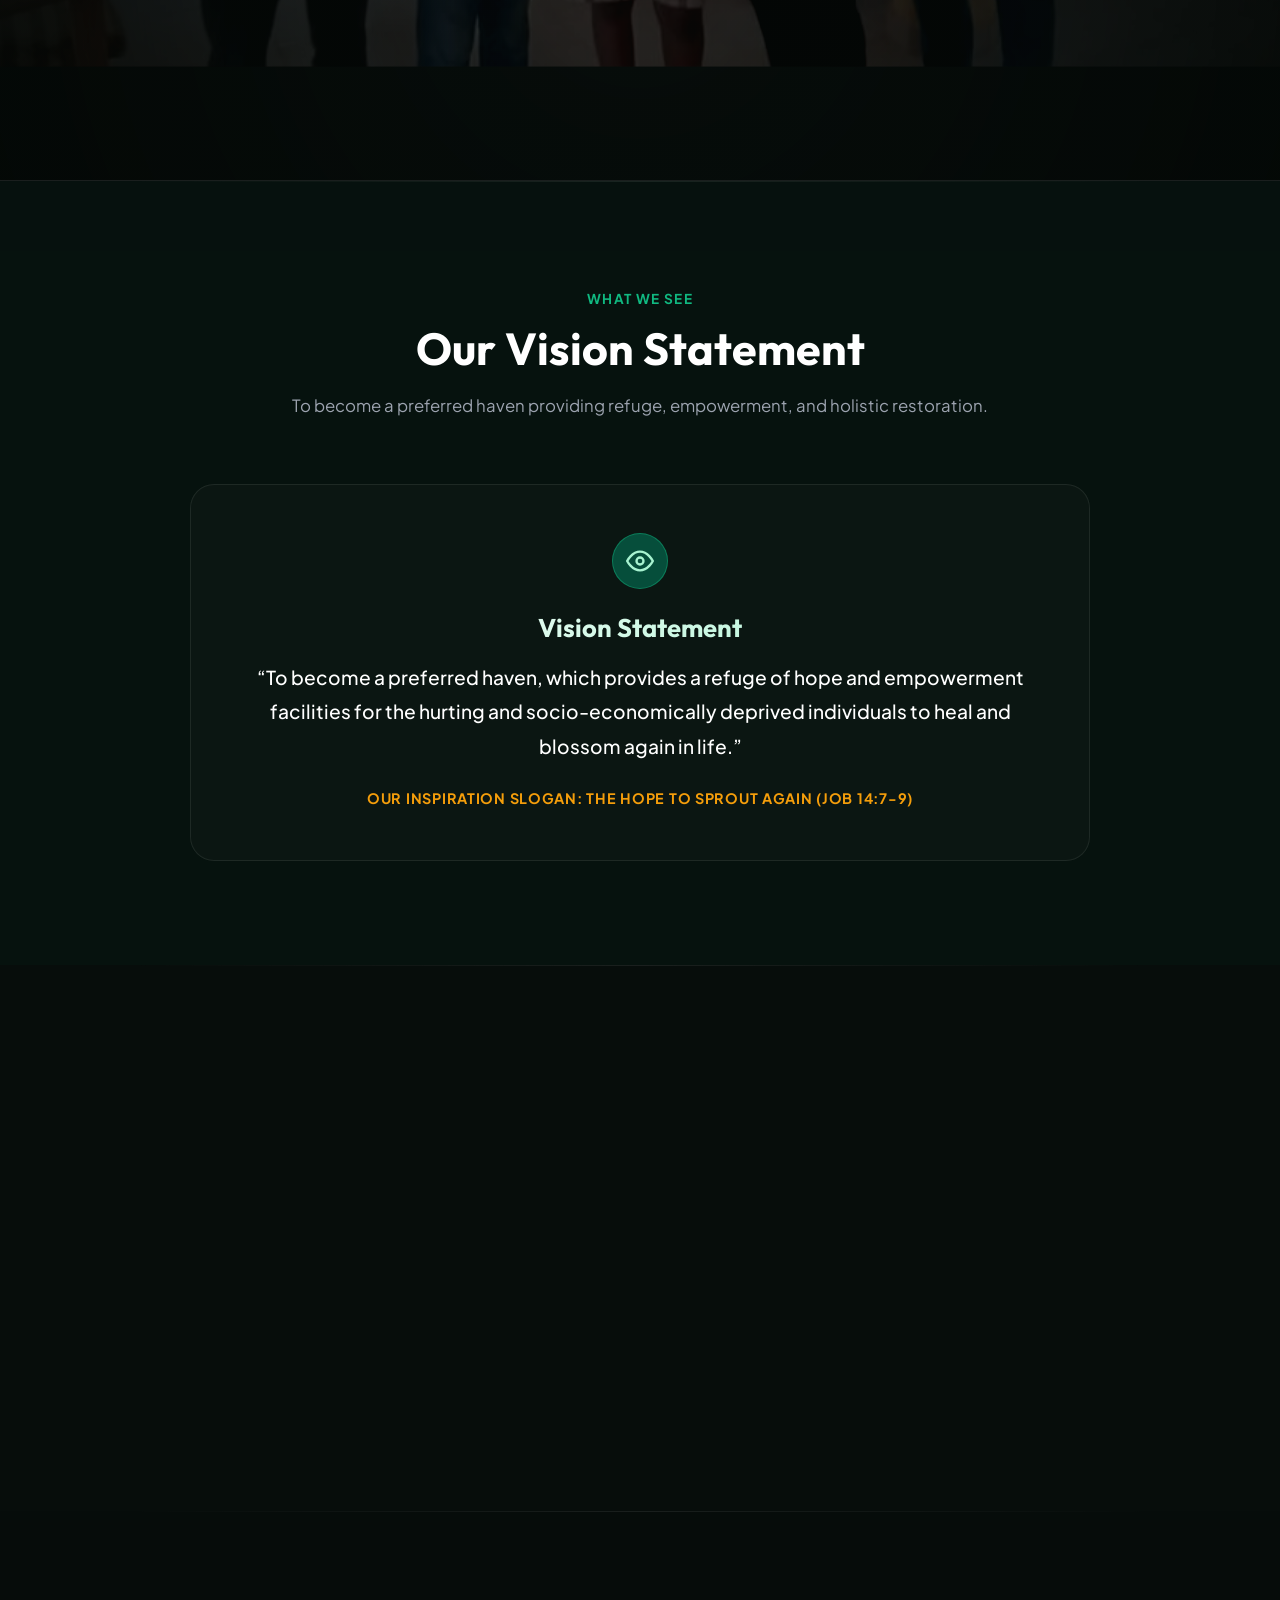
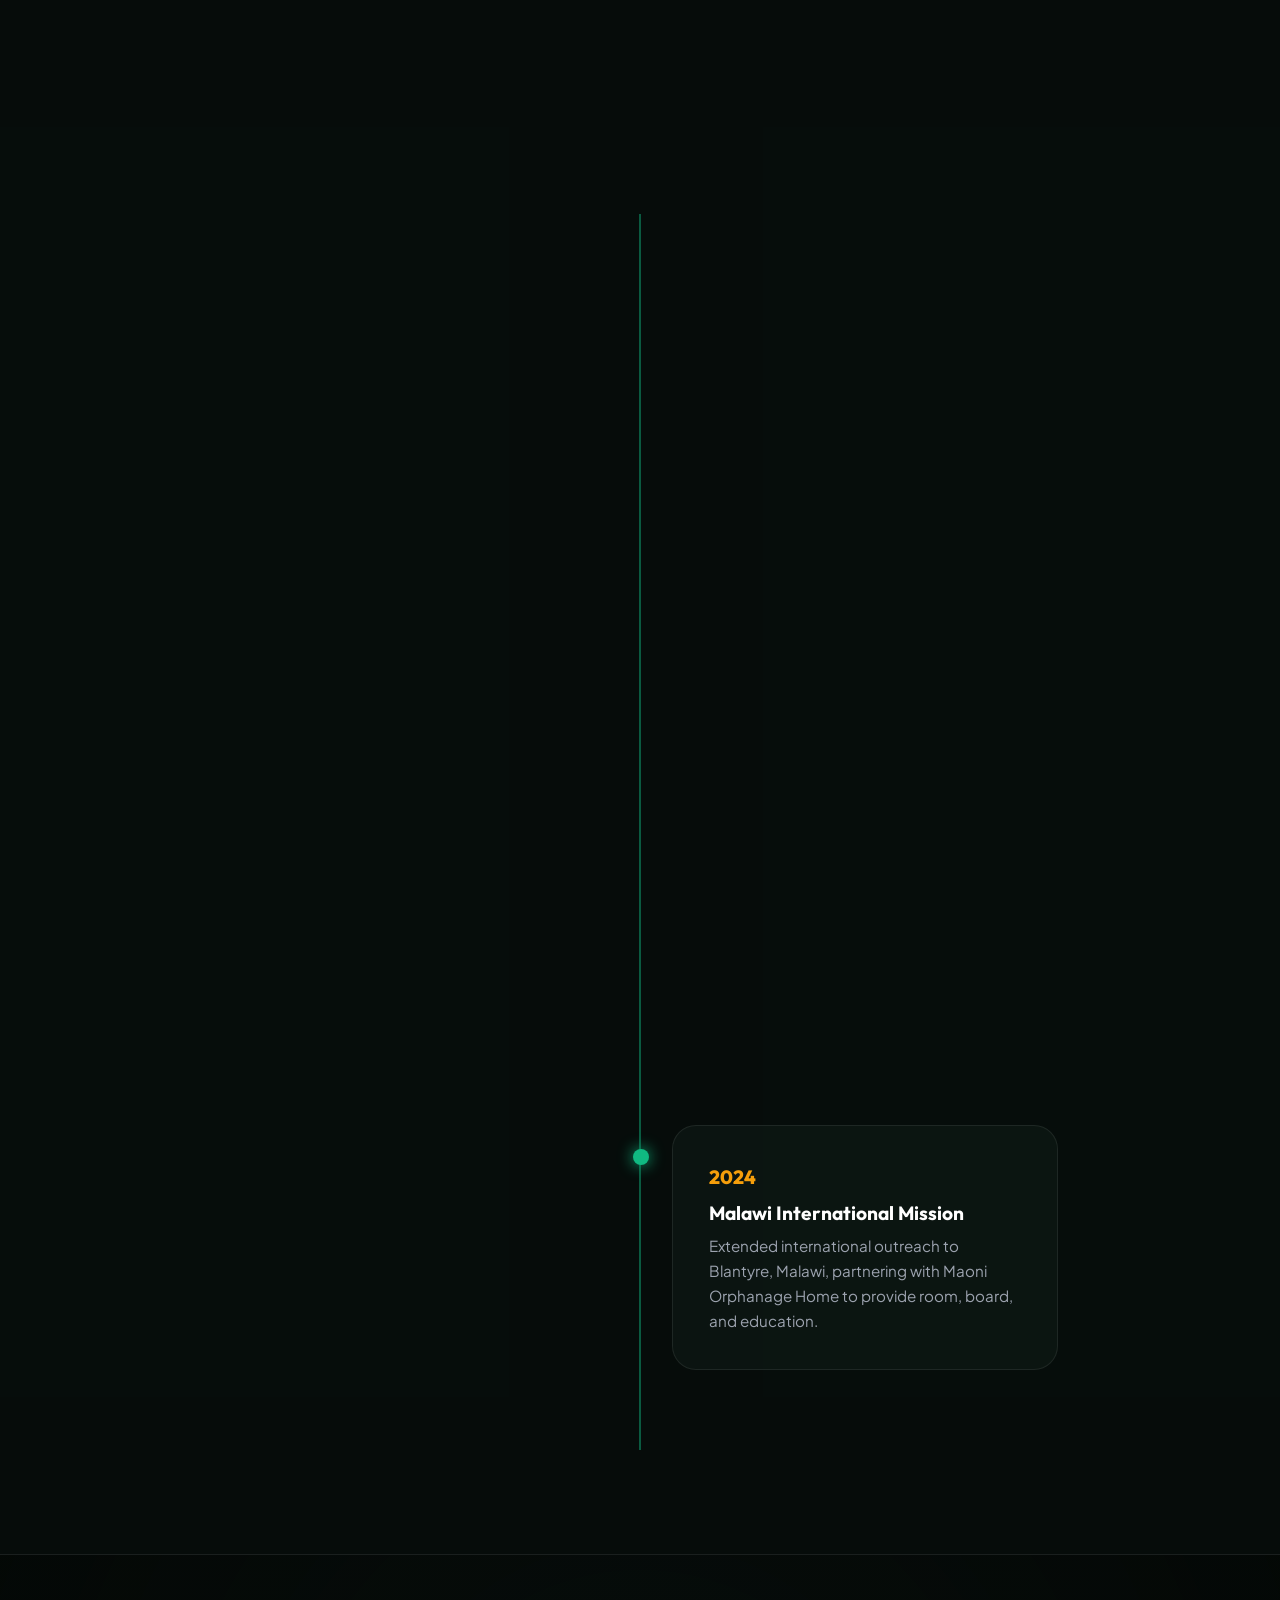
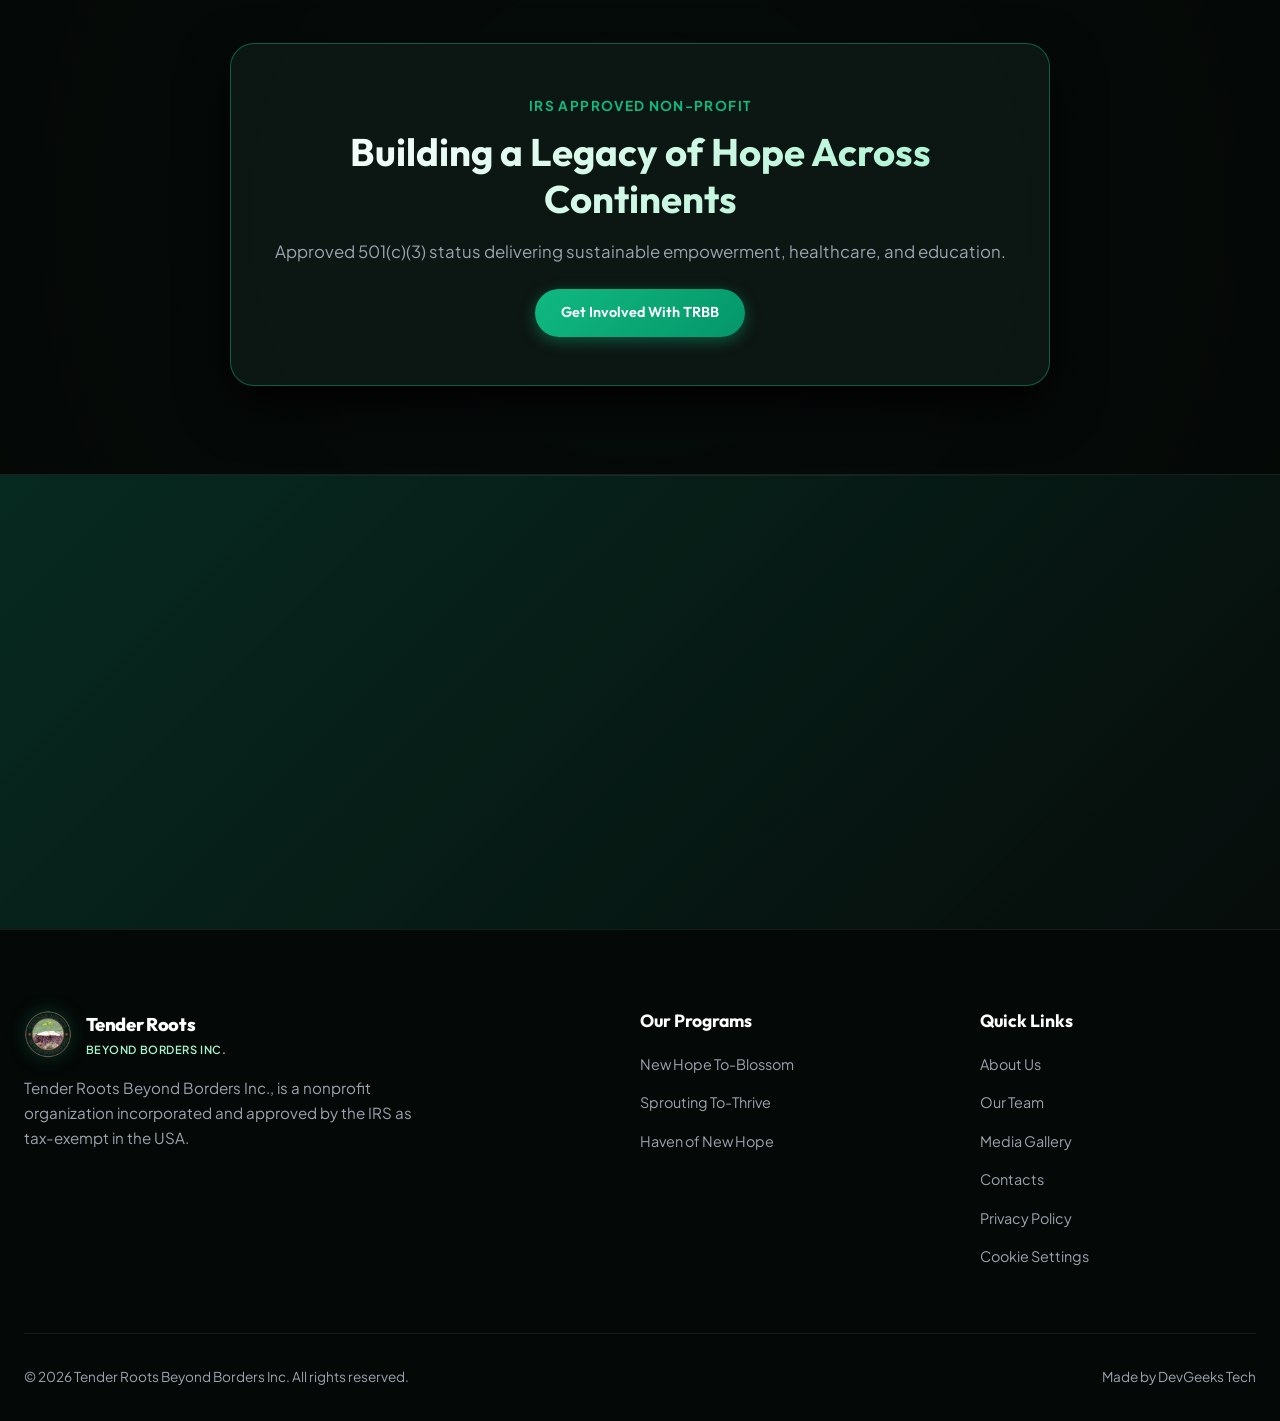
==== commit a99edbed: "feat: add new subpages and mobile drawer donate button CTA" ====
--- a/about/index.html
+++ b/about/index.html
@@ -143,13 +143,19 @@
         <li><a href="../our-team/" class="nav-link">Our Team</a></li>
         <li><a href="../media/" class="nav-link">Media & Outreaches</a></li>
         <li><a href="../contact/" class="nav-link">Contact</a></li>
+        <li class="mobile-drawer-cta">
+          <a href="../donate/" class="btn btn-primary" style="width: 100%; justify-content: center; background: linear-gradient(135deg, #F59E0B, #D97706); border: none;">
+            <span>Donate Now</span>
+            <svg width="18" height="18" viewBox="0 0 24 24" fill="none" stroke="currentColor" stroke-width="2.5"><path d="M20.84 4.61a5.5 5.5 0 0 0-7.78 0L12 5.67l-1.06-1.06a5.5 5.5 0 0 0-7.78 7.78l1.06 1.06L12 21.23l8.72-8.72 1.06-1.06a5.5 5.5 0 0 0 0-7.78z"></path></svg>
+          </a>
+        </li>
       </ul>
 
       <div class="nav-actions">
-        <button class="btn-donate-nav open-donate-modal">
+        <a href="../donate/" class="btn-donate-nav">
           <span>Donate</span>
           <svg width="16" height="16" viewBox="0 0 24 24" fill="none" stroke="currentColor" stroke-width="2.5"><path d="M20.84 4.61a5.5 5.5 0 0 0-7.78 0L12 5.67l-1.06-1.06a5.5 5.5 0 0 0-7.78 7.78l1.06 1.06L12 21.23l8.72-8.72 1.06-1.06a5.5 5.5 0 0 0 0-7.78z"></path></svg>
-        </button>
+        </a>
         <a href="../contact/" class="btn btn-primary">
           <span>Get Involved</span>
           <svg width="16" height="16" viewBox="0 0 24 24" fill="none" stroke="currentColor" stroke-width="2.5"><polyline points="9 18 15 12 9 6"></polyline></svg>
@@ -418,81 +424,6 @@
     </div>
   </footer>
 
-  <!-- =====================================================================
-       FLUTTERWAVE SECURE DONATION MODAL
-       ===================================================================== -->
-  <div class="donation-modal-overlay" id="donation-modal">
-    <div class="donation-modal-card">
-      <button class="donation-modal-close" aria-label="Close Modal">&times;</button>
-      
-      <div style="text-align: center; margin-bottom: 1.25rem;">
-        <span class="donation-header-tag">100% Tax-Deductible Donation</span>
-        <h3 style="font-size: 1.6rem; color: #FFF; margin-bottom: 0.4rem;">Support Our Mission</h3>
-        <p style="font-size: 0.88rem; color: var(--text-muted);">Empowering vulnerable communities across USA, Nigeria &amp; Malawi.</p>
-      </div>
-
-      <!-- Currency Selection -->
-      <div class="currency-pills-wrap">
-        <button type="button" class="currency-pill active" data-currency="USD">USD ($)</button>
-        <button type="button" class="currency-pill" data-currency="NGN">NGN (₦)</button>
-        <button type="button" class="currency-pill" data-currency="MWK">MWK (MK)</button>
-        <button type="button" class="currency-pill" data-currency="GBP">GBP (£)</button>
-        <button type="button" class="currency-pill" data-currency="EUR">EUR (€)</button>
-      </div>
-
-      <!-- Amount Preset Chips -->
-      <div class="amount-chips-grid">
-        <button type="button" class="amount-chip" data-amount="10">$10</button>
-        <button type="button" class="amount-chip" data-amount="25">$25</button>
-        <button type="button" class="amount-chip active" data-amount="50">$50</button>
-        <button type="button" class="amount-chip" data-amount="100">$100</button>
-        <button type="button" class="amount-chip" data-amount="250">$250</button>
-        <button type="button" class="amount-chip" data-amount="custom">Custom</button>
-      </div>
-
-      <!-- Custom Amount Input (Hidden by default) -->
-      <div class="donation-form-group" id="custom-amount-wrap" style="display: none;">
-        <label for="donation-custom-amount">Enter Custom Amount</label>
-        <input type="number" id="donation-custom-amount" class="donation-form-control" placeholder="e.g. 500" min="1">
-      </div>
-
-      <!-- Program / Cause Selection -->
-      <div class="donation-form-group">
-        <label for="donation-program-select">Select Initiative to Support</label>
-        <select id="donation-program-select" class="donation-form-control">
-          <option value="General Mission Fund">General Mission &amp; Outreach Fund</option>
-          <option value="New Hope To-Blossom (Educational Sponsorship)">New Hope To-Blossom (Educational Sponsorship)</option>
-          <option value="Sprouting To-Thrive (Vocational Training)">Sprouting To-Thrive (Vocational Training &amp; Grants)</option>
-          <option value="Haven of New Hope (Respite Shelter)">Haven of New Hope (Transitional Respite Shelter)</option>
-        </select>
-      </div>
-
-      <!-- Donor Name -->
-      <div class="donation-form-group">
-        <label for="donation-donor-name">Your Full Name *</label>
-        <input type="text" id="donation-donor-name" class="donation-form-control" placeholder="e.g. Sarah Jenkins" required>
-      </div>
-
-      <!-- Donor Email -->
-      <div class="donation-form-group">
-        <label for="donation-donor-email">Your Email Address *</label>
-        <input type="email" id="donation-donor-email" class="donation-form-control" placeholder="e.g. sarah@example.com" required>
-      </div>
-
-      <!-- Submit Payment Button -->
-      <button type="button" class="flutterwave-btn-submit" id="flutterwave-submit-btn">
-        <span>Proceed to Pay $50 with Flutterwave</span>
-        <svg width="20" height="20" viewBox="0 0 24 24" fill="none" stroke="currentColor" stroke-width="2.5"><polyline points="9 18 15 12 9 6"></polyline></svg>
-      </button>
-
-      <!-- Security Badge Footer -->
-      <div class="flutterwave-security-foot">
-        <svg width="16" height="16" viewBox="0 0 24 24" fill="none" stroke="#10B981" stroke-width="2.5"><rect x="3" y="11" width="18" height="11" rx="2" ry="2"></rect><path d="M7 11V7a5 5 0 0 1 10 0v4"></path></svg>
-        <span>Secured by Flutterwave (Cards, Mobile Money, Bank Transfer, Apple Pay)</span>
-      </div>
-    </div>
-  </div>
-
   <script src="../script.js"></script>
 </body>
 </html>
--- a/styles.css
+++ b/styles.css
@@ -137,12 +137,14 @@
 .gradient-text {
   background: linear-gradient(135deg, #FFFFFF 0%, var(--accent-mint) 50%, var(--primary-emerald) 100%);
   -webkit-background-clip: text;
+  background-clip: text;
   -webkit-text-fill-color: transparent;
 }
 
 .gradient-text-gold {
   background: linear-gradient(135deg, #FFF 0%, #FBBF24 50%, var(--accent-gold) 100%);
   -webkit-background-clip: text;
+  background-clip: text;
   -webkit-text-fill-color: transparent;
 }
 
@@ -261,6 +263,38 @@
   display: flex;
   align-items: center;
   gap: 1rem;
+}
+
+.btn-donate-nav {
+  display: inline-flex;
+  align-items: center;
+  justify-content: center;
+  gap: 0.45rem;
+  padding: 0.6rem 1.25rem;
+  border-radius: var(--radius-full);
+  font-family: var(--font-heading);
+  font-weight: 700;
+  font-size: 0.88rem;
+  background: linear-gradient(135deg, #F59E0B, #D97706);
+  color: #FFFFFF;
+  border: 1px solid rgba(255, 255, 255, 0.3);
+  box-shadow: 0 4px 15px rgba(245, 158, 11, 0.4);
+  cursor: pointer;
+  transition: all var(--transition-bounce);
+  white-space: nowrap;
+}
+
+.btn-donate-nav:hover {
+  transform: translateY(-2px) scale(1.05);
+  box-shadow: 0 8px 25px rgba(245, 158, 11, 0.65);
+}
+
+.floating-mobile-donate {
+  display: none;
+}
+
+.mobile-drawer-cta {
+  display: none;
 }
 
 .btn {
@@ -1618,6 +1652,12 @@
     right: 0;
   }
 
+  .mobile-drawer-cta {
+    display: block !important;
+    width: 100%;
+    margin-top: 1rem;
+  }
+
   /* Nav links fill the drawer width for easier tapping */
   .nav-menu > li:not(.nav-drawer-header) {
     width: 100%;
@@ -1715,9 +1755,52 @@
     object-fit: cover;
   }
 
-  /* Hide "Get Involved" nav button on small screens */
+  /* Keep header Donate button visible on mobile header */
   .nav-actions {
-    display: none;
+    display: flex !important;
+    align-items: center;
+    gap: 0.5rem;
+  }
+
+  .nav-actions .btn-primary {
+    display: none !important;
+  }
+
+  .btn-donate-nav {
+    padding: 0.42rem 0.85rem;
+    font-size: 0.8rem;
+  }
+
+  /* Floating Mobile Quick Donate Button */
+  .floating-mobile-donate {
+    display: flex !important;
+    align-items: center;
+    gap: 0.5rem;
+    position: fixed;
+    bottom: 1.5rem;
+    right: 1.25rem;
+    z-index: 8990;
+    background: linear-gradient(135deg, #F59E0B, #D97706);
+    color: #FFFFFF;
+    font-family: var(--font-heading);
+    font-weight: 700;
+    font-size: 0.92rem;
+    padding: 0.65rem 1.2rem;
+    border-radius: var(--radius-full);
+    border: 1px solid rgba(255, 255, 255, 0.35);
+    box-shadow: 0 8px 25px rgba(245, 158, 11, 0.55), 0 0 15px rgba(0, 0, 0, 0.5);
+    cursor: pointer;
+    transition: transform 0.3s cubic-bezier(0.34, 1.56, 0.64, 1);
+    animation: pulseDonateMobile 2.5s infinite alternate;
+  }
+
+  .floating-mobile-donate:active {
+    transform: scale(0.92);
+  }
+
+  @keyframes pulseDonateMobile {
+    0% { box-shadow: 0 6px 18px rgba(245, 158, 11, 0.4); }
+    100% { box-shadow: 0 10px 28px rgba(245, 158, 11, 0.85), 0 0 18px rgba(16, 185, 129, 0.5); }
   }
 
   /* Ensure navbar doesn't overflow */
@@ -2606,9 +2689,12 @@
   box-shadow: 0 0 0 3px rgba(16, 185, 129, 0.25);
   background: rgba(255, 255, 255, 0.08);
 }
-.donation-form-control select option {
-  background: #0d1b2a;
-  color: #FFF;
+select, option,
+select.donation-form-control option,
+.donation-form-control option {
+  background-color: #0d1b2a !important;
+  color: #FFFFFF !important;
+  padding: 0.75rem 1rem;
 }
 
 .flutterwave-btn-submit {
@@ -2633,6 +2719,19 @@
   box-shadow: 0 10px 35px rgba(245, 158, 11, 0.6);
   background: linear-gradient(135deg, #FBBF24 0%, #F59E0B 100%);
 }
+.flutterwave-btn-submit:disabled {
+  cursor: not-allowed;
+  transform: none !important;
+  box-shadow: none !important;
+}
+
+@keyframes trbbSpin {
+  0% { transform: rotate(0deg); }
+  100% { transform: rotate(360deg); }
+}
+.spin-loader {
+  animation: trbbSpin 0.8s linear infinite;
+}
 
 .flutterwave-security-foot {
   margin-top: 1.25rem;
@@ -2644,6 +2743,243 @@
   color: var(--text-muted);
   border-top: 1px solid rgba(255, 255, 255, 0.08);
   padding-top: 1rem;
+}
+
+/* ==========================================================================
+   MOBILE-OPTIMIZED REDESIGN FOR DONATION MODAL (≤ 576px)
+   ========================================================================== */
+@media (max-width: 576px) {
+  .donation-modal-overlay {
+    padding: 1rem 0.6rem 2.5rem 0.6rem;
+    align-items: flex-start; /* Prevents top clipping on short mobile screens */
+    -webkit-overflow-scrolling: touch;
+  }
+
+  .donation-modal-card {
+    padding: 1.5rem 1.15rem 1.25rem 1.15rem;
+    border-radius: 20px;
+    max-width: 100%;
+    margin-top: 0.5rem;
+  }
+
+  .donation-modal-close {
+    top: 0.75rem;
+    right: 0.75rem;
+    width: 32px;
+    height: 32px;
+    font-size: 1.1rem;
+  }
+
+  .donation-header-tag {
+    font-size: 0.68rem;
+    padding: 0.25rem 0.65rem;
+    margin-bottom: 0.4rem;
+  }
+
+  .donation-modal-card h3 {
+    font-size: 1.3rem !important;
+    margin-bottom: 0.25rem !important;
+  }
+
+  .donation-modal-card p {
+    font-size: 0.82rem !important;
+  }
+
+  /* Currency Pills — 5 columns horizontal grid on mobile (no 3-line awkward wrap) */
+  .currency-pills-wrap {
+    display: grid;
+    grid-template-columns: repeat(5, 1fr);
+    gap: 0.3rem;
+    margin-bottom: 1rem;
+    width: 100%;
+  }
+
+  .currency-pill {
+    padding: 0.45rem 0.15rem;
+    font-size: 0.74rem;
+    font-weight: 700;
+    text-align: center;
+    border-radius: 8px;
+    white-space: nowrap;
+    width: 100%;
+  }
+
+  /* Amount Preset Chips — touch-friendly 3-column grid */
+  .amount-chips-grid {
+    gap: 0.45rem;
+    margin-bottom: 1rem;
+  }
+
+  .amount-chip {
+    padding: 0.6rem 0.2rem;
+    font-size: 0.95rem;
+    border-radius: 10px;
+  }
+
+  .donation-form-group {
+    margin-bottom: 0.85rem;
+  }
+
+  .donation-form-group label {
+    font-size: 0.8rem;
+    margin-bottom: 0.25rem;
+  }
+
+  .donation-form-control {
+    padding: 0.65rem 0.85rem;
+    font-size: 0.88rem;
+    border-radius: 10px;
+  }
+
+  .flutterwave-btn-submit {
+    padding: 0.85rem 1rem;
+    font-size: 0.95rem;
+    border-radius: 12px;
+    line-height: 1.3;
+  }
+
+  .flutterwave-security-foot {
+    margin-top: 0.85rem;
+    padding-top: 0.75rem;
+    font-size: 0.72rem;
+  }
+}
+
+/* ==========================================================================
+   DEDICATED /DONATE/ PAGE STYLES
+   ========================================================================== */
+.donate-page-grid {
+  display: grid;
+  grid-template-columns: 1.05fr 1fr;
+  gap: 2.5rem;
+  align-items: start;
+}
+
+.donate-trust-features {
+  display: flex;
+  flex-direction: column;
+  gap: 0.75rem;
+}
+
+.trust-feature-item {
+  display: flex;
+  align-items: center;
+  gap: 0.75rem;
+  font-size: 0.9rem;
+  color: var(--text-main);
+  font-weight: 500;
+}
+
+.bank-details-box {
+  background: rgba(0, 0, 0, 0.35);
+  border: 1px solid var(--glass-border);
+  border-radius: var(--radius-md);
+  padding: 1rem 1.25rem;
+  position: relative;
+}
+
+.bank-copy-btn {
+  background: rgba(255, 255, 255, 0.08);
+  border: 1px solid rgba(255, 255, 255, 0.15);
+  color: var(--accent-mint);
+  font-size: 0.75rem;
+  font-weight: 700;
+  padding: 0.25rem 0.65rem;
+  border-radius: 6px;
+  cursor: pointer;
+  display: inline-flex;
+  align-items: center;
+  gap: 0.3rem;
+  transition: all 0.2s ease;
+  margin-left: 0.5rem;
+}
+.bank-copy-btn:hover {
+  background: var(--primary-emerald);
+  color: #FFF;
+  border-color: #34D399;
+}
+
+.donate-card-wrap {
+  border-color: var(--glass-border-active);
+  box-shadow: 0 20px 50px rgba(0, 0, 0, 0.75), 0 0 30px rgba(16, 185, 129, 0.15);
+}
+
+.frequency-toggle-wrap {
+  display: flex;
+  background: rgba(0, 0, 0, 0.35);
+  border: 1px solid rgba(255, 255, 255, 0.12);
+  border-radius: 50px;
+  padding: 0.3rem;
+  margin-bottom: 1.25rem;
+  gap: 0.25rem;
+}
+
+.frequency-btn {
+  flex: 1;
+  background: transparent;
+  border: none;
+  color: var(--text-muted);
+  font-weight: 700;
+  font-size: 0.88rem;
+  padding: 0.55rem 0.75rem;
+  border-radius: 50px;
+  cursor: pointer;
+  transition: all 0.3s ease;
+  display: flex;
+  align-items: center;
+  justify-content: center;
+  gap: 0.4rem;
+}
+
+.frequency-btn.active {
+  background: linear-gradient(135deg, #10B981 0%, #059669 100%);
+  color: #FFF;
+  box-shadow: 0 4px 15px rgba(16, 185, 129, 0.4);
+}
+
+.impact-breakdown-grid {
+  display: grid;
+  grid-template-columns: repeat(2, 1fr);
+  gap: 0.75rem;
+  margin-top: 1rem;
+}
+
+.impact-card-item {
+  background: rgba(255, 255, 255, 0.03);
+  border: 1px solid rgba(255, 255, 255, 0.08);
+  border-radius: 12px;
+  padding: 0.85rem;
+  transition: all 0.25s ease;
+}
+.impact-card-item:hover {
+  border-color: rgba(16, 185, 129, 0.4);
+  background: rgba(16, 185, 129, 0.05);
+}
+
+.impact-card-amt {
+  font-size: 1.1rem;
+  font-weight: 800;
+  color: var(--accent-gold);
+}
+
+.impact-card-desc {
+  font-size: 0.8rem;
+  color: var(--text-muted);
+  line-height: 1.4;
+  margin-top: 0.25rem;
+}
+
+@media (max-width: 992px) {
+  .donate-page-grid {
+    grid-template-columns: 1fr;
+    gap: 2rem;
+  }
+}
+
+@media (max-width: 576px) {
+  .impact-breakdown-grid {
+    grid-template-columns: 1fr;
+  }
 }
 
 /* ==========================================================================
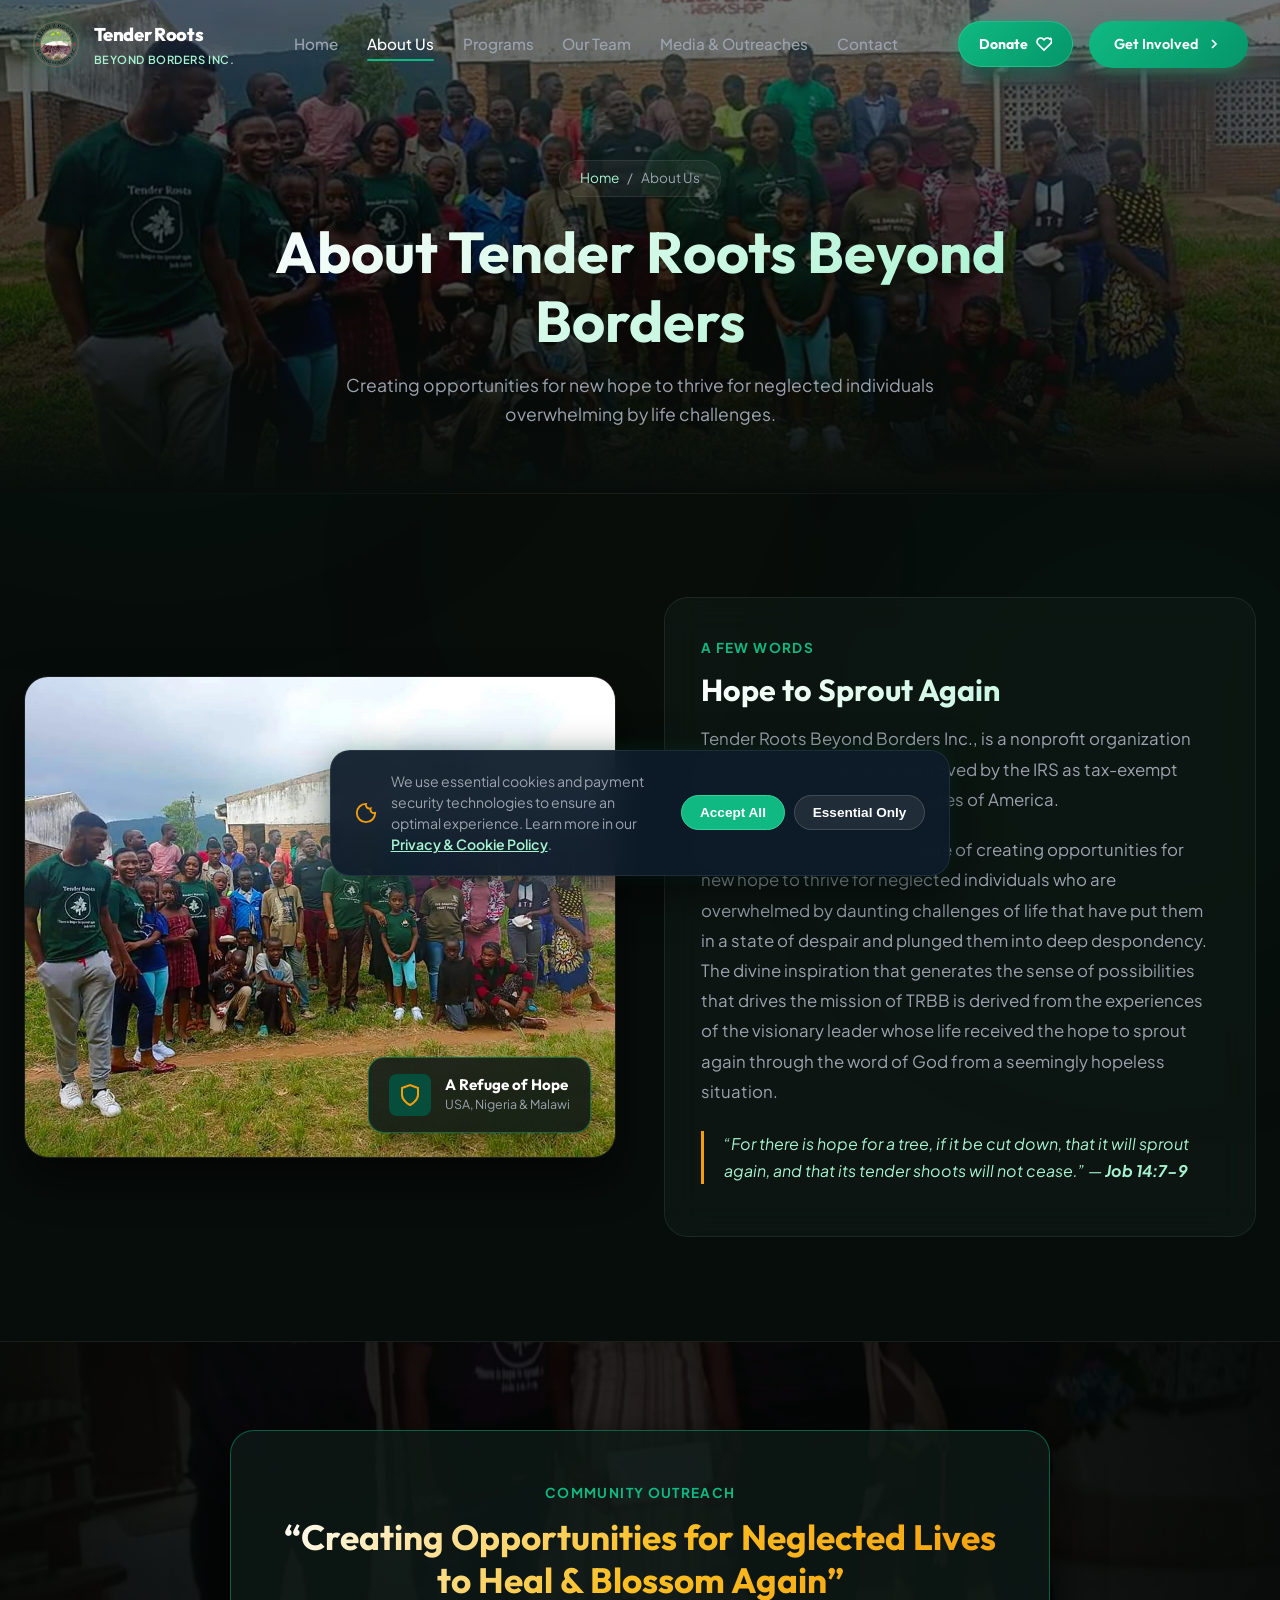
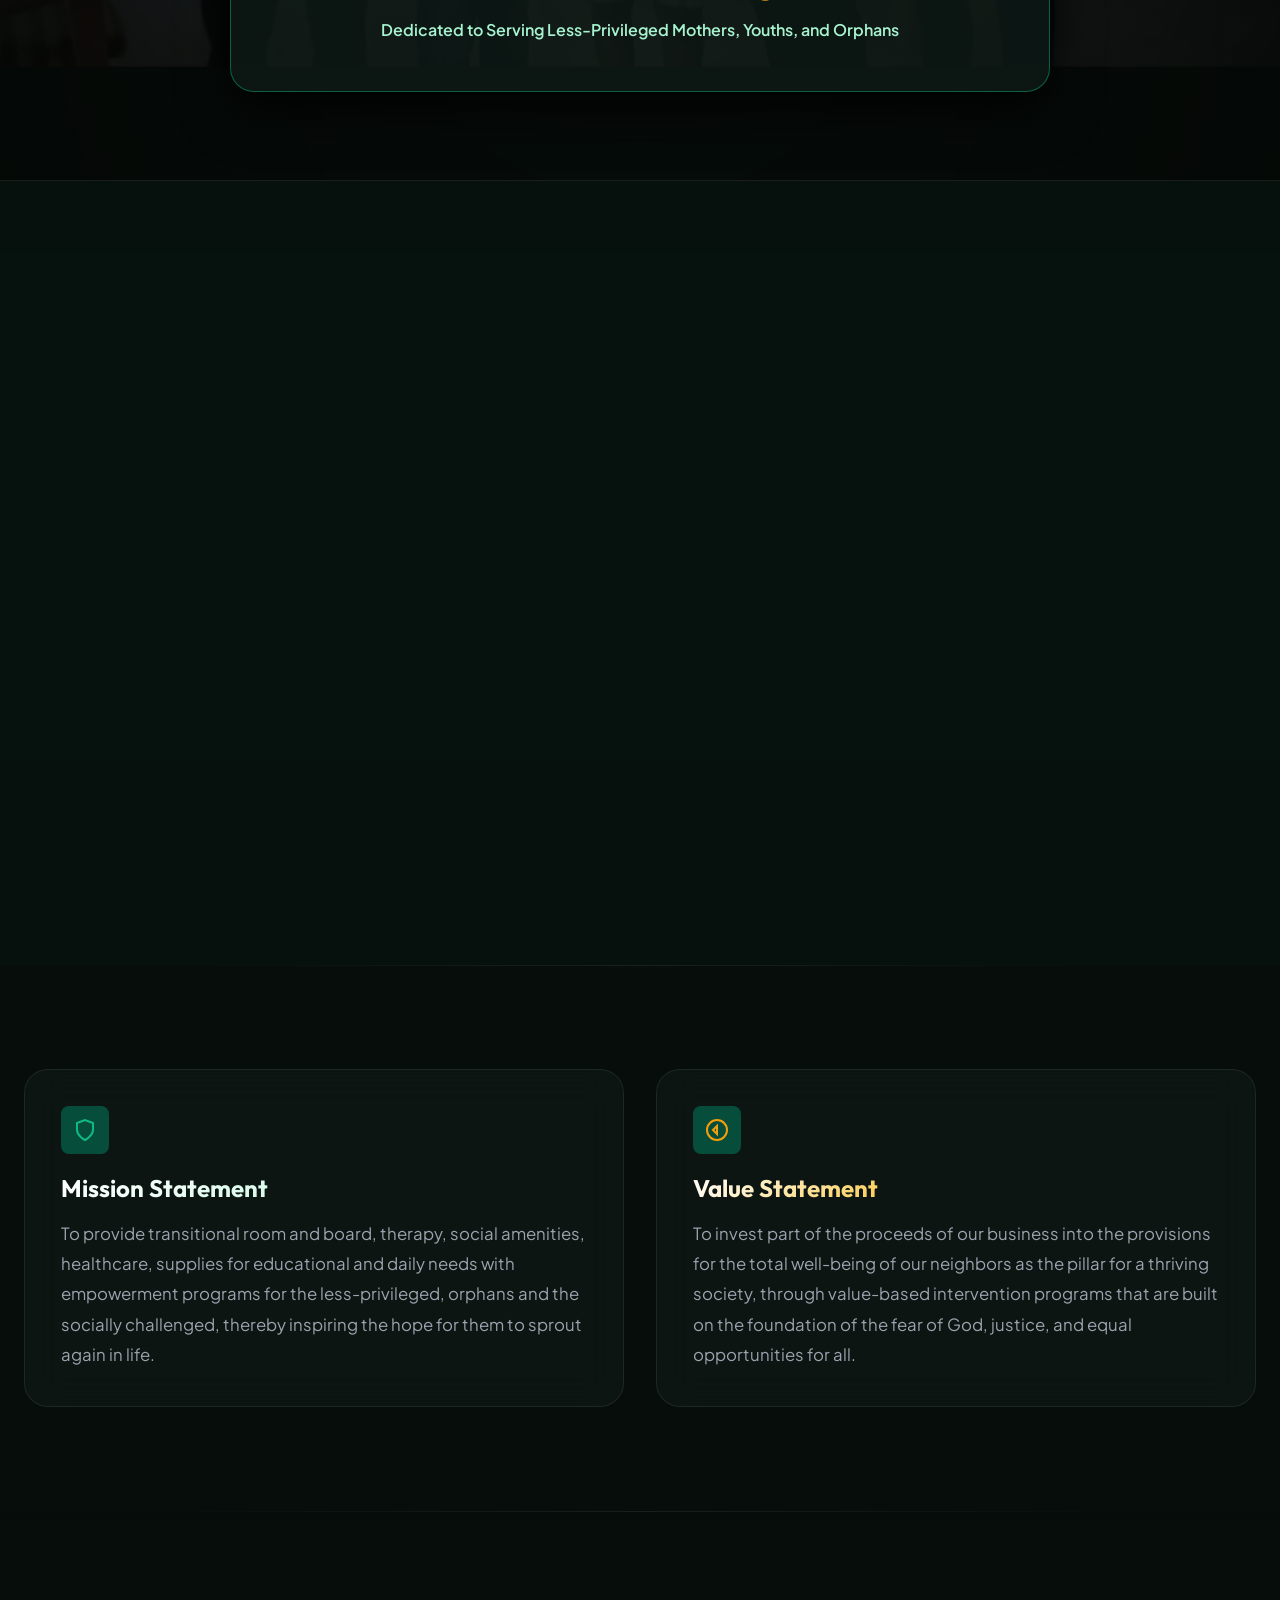
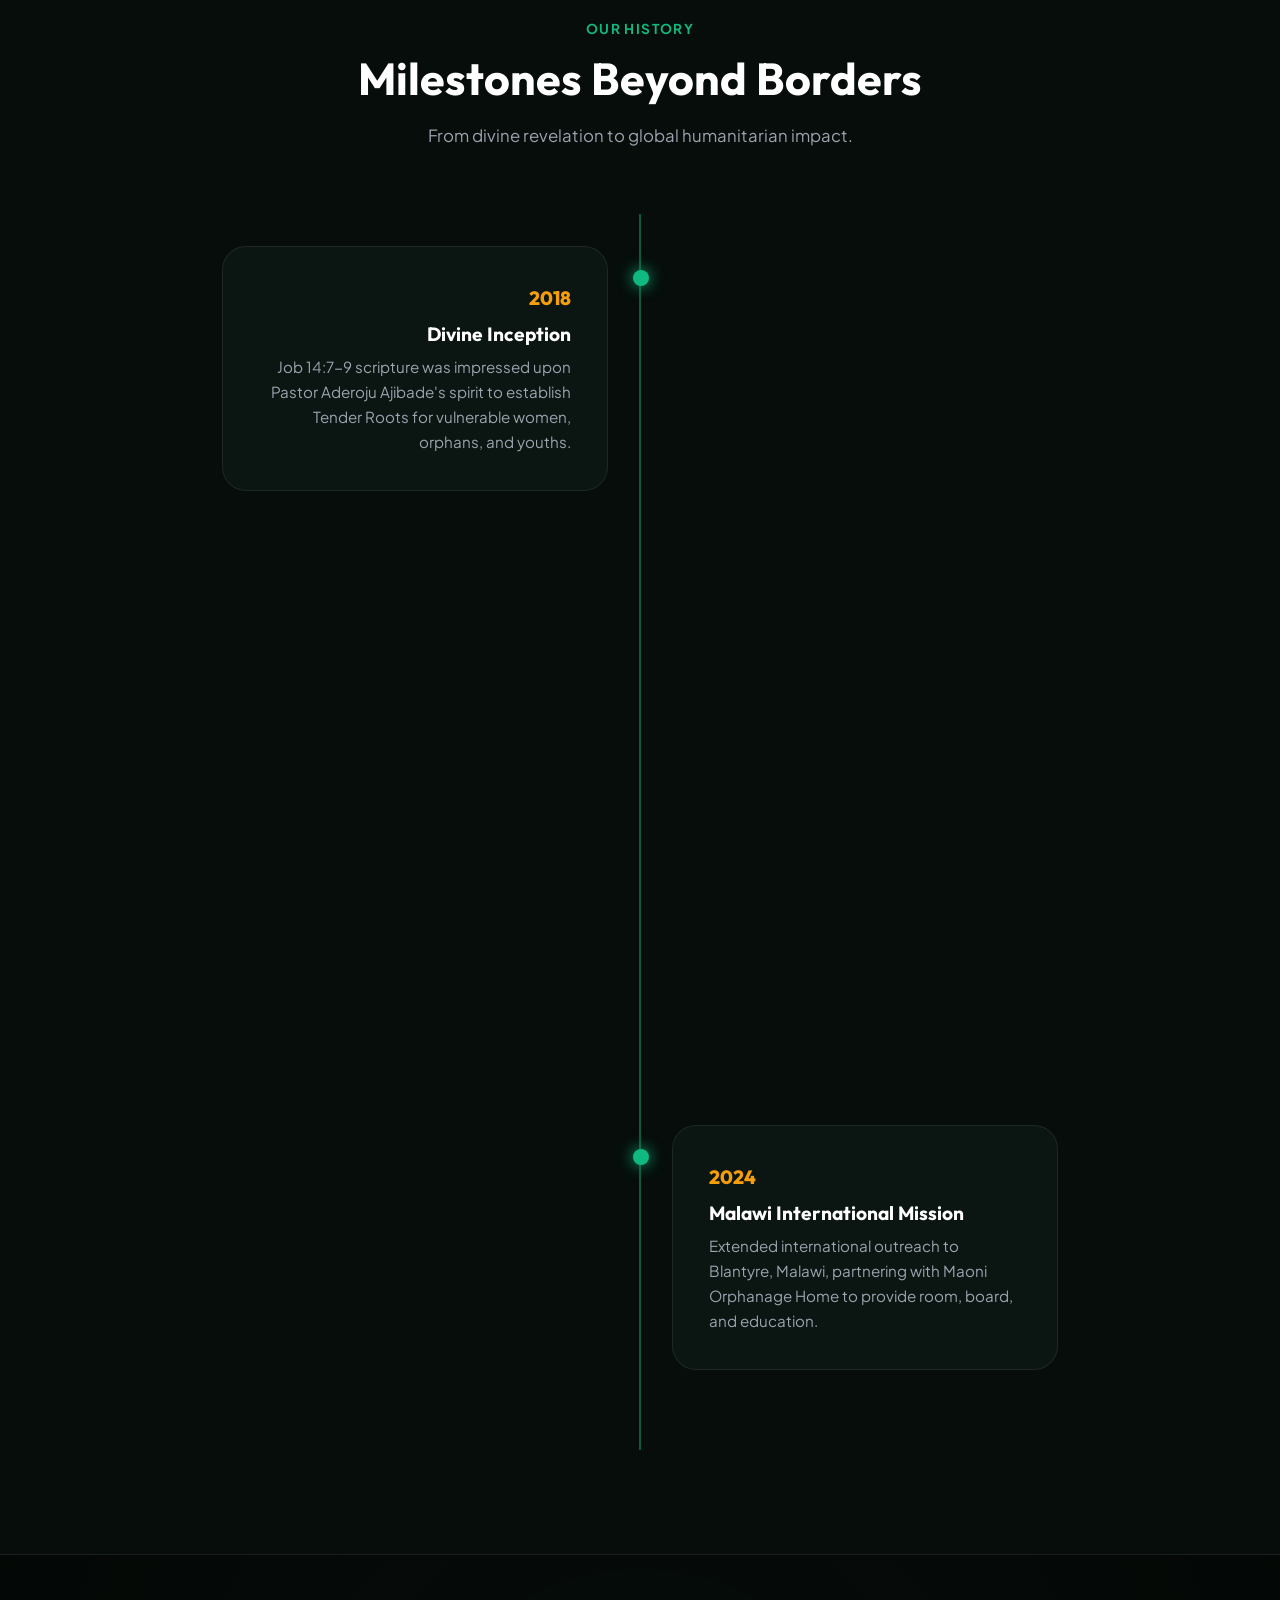
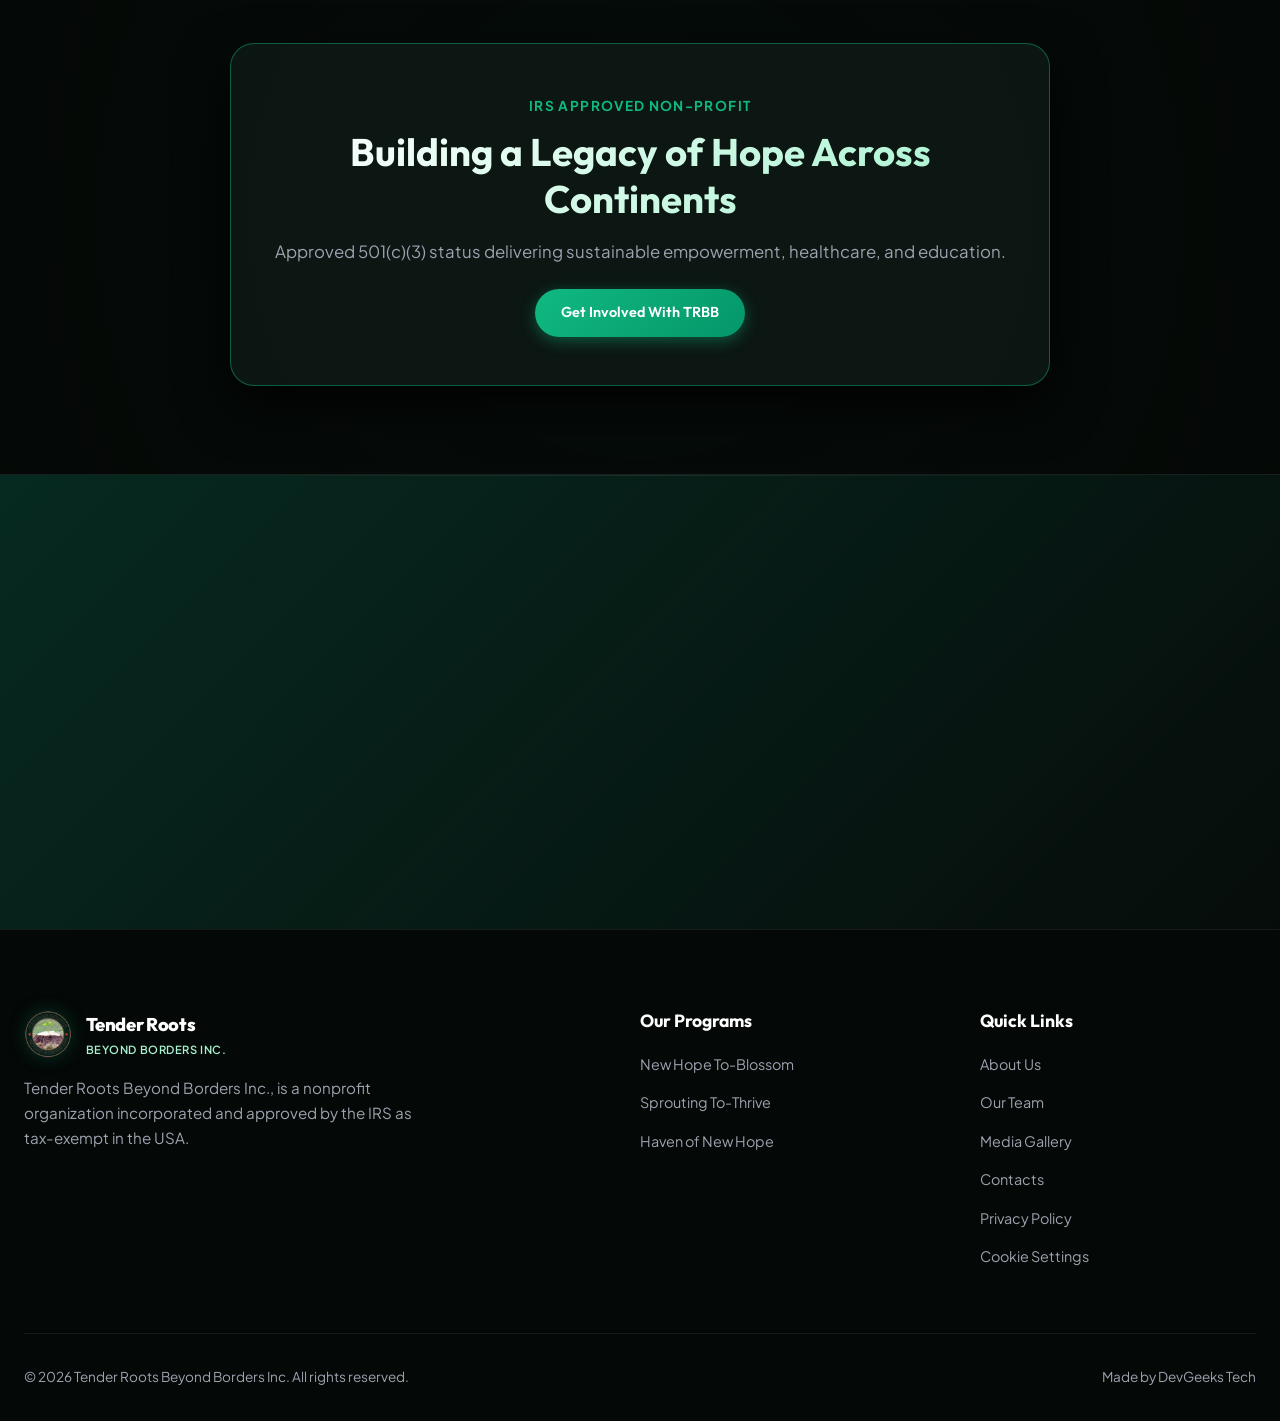
==== commit ff0cf002: "style: brighten hero section background and soften overlay for vibrant visual clarity" ====
--- a/about/index.html
+++ b/about/index.html
@@ -30,7 +30,7 @@
   <meta name="twitter:description" content="Learn about Tender Roots Beyond Borders Inc. (TRBB), an IRS-approved 501(c)(3) nonprofit dedicated to humanitarian service.">
   <meta name="twitter:image" content="https://tenderrootsbeyondborders.org/images/tr_logo.webp">
 
-  <link rel="stylesheet" href="../styles.css?v=6">
+  <link rel="stylesheet" href="../styles.css?v=10">
   <!-- Flutterwave Inline Checkout SDK -->
   <script src="https://checkout.flutterwave.com/v3.js"></script>
 
--- a/styles.css
+++ b/styles.css
@@ -392,7 +392,7 @@
   height: 130%;
   background-size: cover;
   background-position: center;
-  filter: brightness(0.35) contrast(1.15);
+  filter: brightness(0.65) contrast(1.08);
   will-change: transform;
   transform: translate3d(0, 0, 0);
   z-index: 1;
@@ -401,7 +401,7 @@
 .page-hero-overlay {
   position: absolute;
   inset: 0;
-  background: linear-gradient(180deg, rgba(7, 13, 11, 0.6) 0%, var(--bg-dark) 100%);
+  background: linear-gradient(180deg, rgba(7, 13, 11, 0.3) 0%, rgba(7, 13, 11, 0.6) 65%, var(--bg-dark) 100%);
   z-index: 2;
 }
 
@@ -522,7 +522,7 @@
   background-image: url('images/hero_bg.webp');
   background-size: cover;
   background-position: center;
-  filter: brightness(0.4) contrast(1.15);
+  filter: brightness(0.72) contrast(1.05);
   will-change: transform;
   transform: translate3d(0, 0, 0);
   z-index: 1;
@@ -531,7 +531,8 @@
 .hero-overlay {
   position: absolute;
   inset: 0;
-  background: radial-gradient(circle at center, rgba(7, 13, 11, 0.3) 0%, var(--bg-dark) 90%);
+  background: radial-gradient(ellipse at 50% 35%, rgba(7, 13, 11, 0.2) 0%, rgba(7, 13, 11, 0.58) 60%, var(--bg-dark) 100%),
+              linear-gradient(180deg, rgba(13, 27, 42, 0.25) 0%, transparent 40%, rgba(7, 13, 11, 0.75) 100%);
   z-index: 2;
 }
 
@@ -548,15 +549,15 @@
   align-items: center;
   gap: 0.6rem;
   padding: 0.5rem 1.25rem;
-  background: rgba(16, 185, 129, 0.12);
-  border: 1px solid rgba(16, 185, 129, 0.3);
+  background: rgba(16, 185, 129, 0.16);
+  border: 1px solid rgba(16, 185, 129, 0.35);
   backdrop-filter: var(--glass-blur);
   border-radius: var(--radius-full);
   font-size: 0.85rem;
   font-weight: 600;
   color: var(--accent-mint);
   margin-bottom: 1.5rem;
-  box-shadow: 0 4px 20px rgba(0, 0, 0, 0.3);
+  box-shadow: 0 4px 20px rgba(0, 0, 0, 0.35);
   animation: pulseGlow 3s infinite alternate;
 }
 
@@ -574,15 +575,16 @@
   font-weight: 800;
   letter-spacing: -0.03em;
   margin-bottom: 1.5rem;
-  text-shadow: 0 10px 30px rgba(0, 0, 0, 0.9);
+  text-shadow: 0 4px 25px rgba(0, 0, 0, 0.95), 0 2px 8px rgba(0, 0, 0, 0.85);
 }
 
 .hero-subtitle {
   font-size: clamp(1.05rem, 1.8vw, 1.3rem);
-  color: var(--text-muted);
+  color: #E2E8F0;
   max-width: 780px;
   margin: 0 auto 2.5rem;
   font-weight: 400;
+  text-shadow: 0 2px 14px rgba(0, 0, 0, 0.85);
 }
 
 .hero-cta-group {
@@ -2745,6 +2747,60 @@
   padding-top: 1rem;
 }
 
+/* Payment Gateway Selector */
+.gateway-toggle-wrap {
+  display: grid;
+  grid-template-columns: 1fr 1fr;
+  gap: 0.5rem;
+  background: rgba(255, 255, 255, 0.04);
+  padding: 4px;
+  border-radius: 14px;
+  border: 1px solid rgba(255, 255, 255, 0.12);
+  margin-top: 0.4rem;
+}
+.gateway-btn {
+  background: transparent;
+  border: 1px solid transparent;
+  color: var(--text-muted);
+  font-weight: 600;
+  font-size: 0.86rem;
+  padding: 0.65rem 0.75rem;
+  border-radius: 10px;
+  cursor: pointer;
+  display: flex;
+  align-items: center;
+  justify-content: center;
+  gap: 0.5rem;
+  transition: all 0.25s cubic-bezier(0.16, 1, 0.3, 1);
+}
+.gateway-btn:hover {
+  color: #FFF;
+  background: rgba(255, 255, 255, 0.06);
+}
+.gateway-btn.active {
+  background: rgba(16, 185, 129, 0.18);
+  color: #FFF;
+  border-color: rgba(52, 211, 153, 0.5);
+  box-shadow: 0 4px 14px rgba(16, 185, 129, 0.2);
+}
+.gateway-btn[data-gateway="paypal"].active {
+  background: rgba(0, 112, 186, 0.25);
+  border-color: rgba(56, 189, 248, 0.6);
+  color: #38BDF8;
+  box-shadow: 0 4px 14px rgba(0, 112, 186, 0.3);
+}
+
+.flutterwave-btn-submit.btn-paypal-active {
+  background: linear-gradient(135deg, #FFC439 0%, #FFB400 100%);
+  color: #003087;
+  box-shadow: 0 6px 25px rgba(255, 196, 57, 0.45);
+}
+.flutterwave-btn-submit.btn-paypal-active:hover {
+  background: linear-gradient(135deg, #FFD166 0%, #FFC439 100%);
+  box-shadow: 0 10px 35px rgba(255, 196, 57, 0.65);
+}
+
+
 /* ==========================================================================
    MOBILE-OPTIMIZED REDESIGN FOR DONATION MODAL (≤ 576px)
    ========================================================================== */
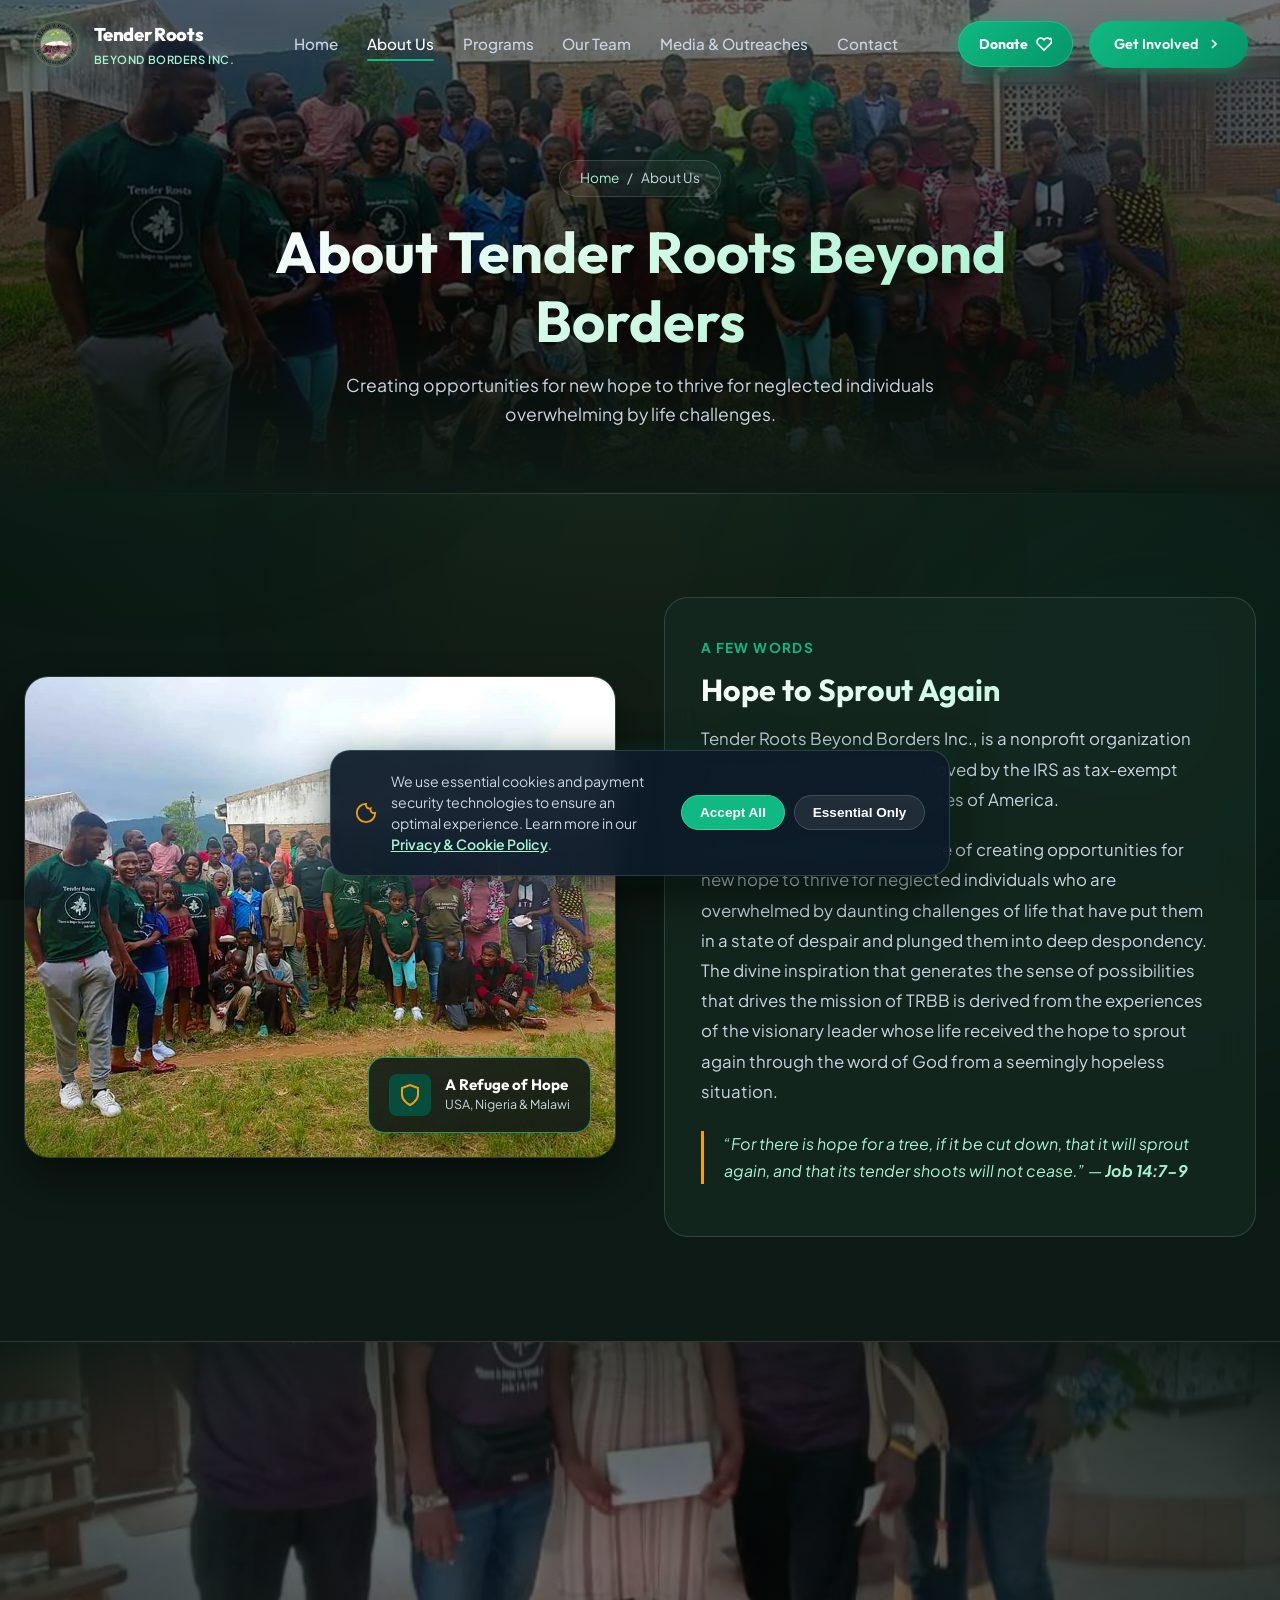
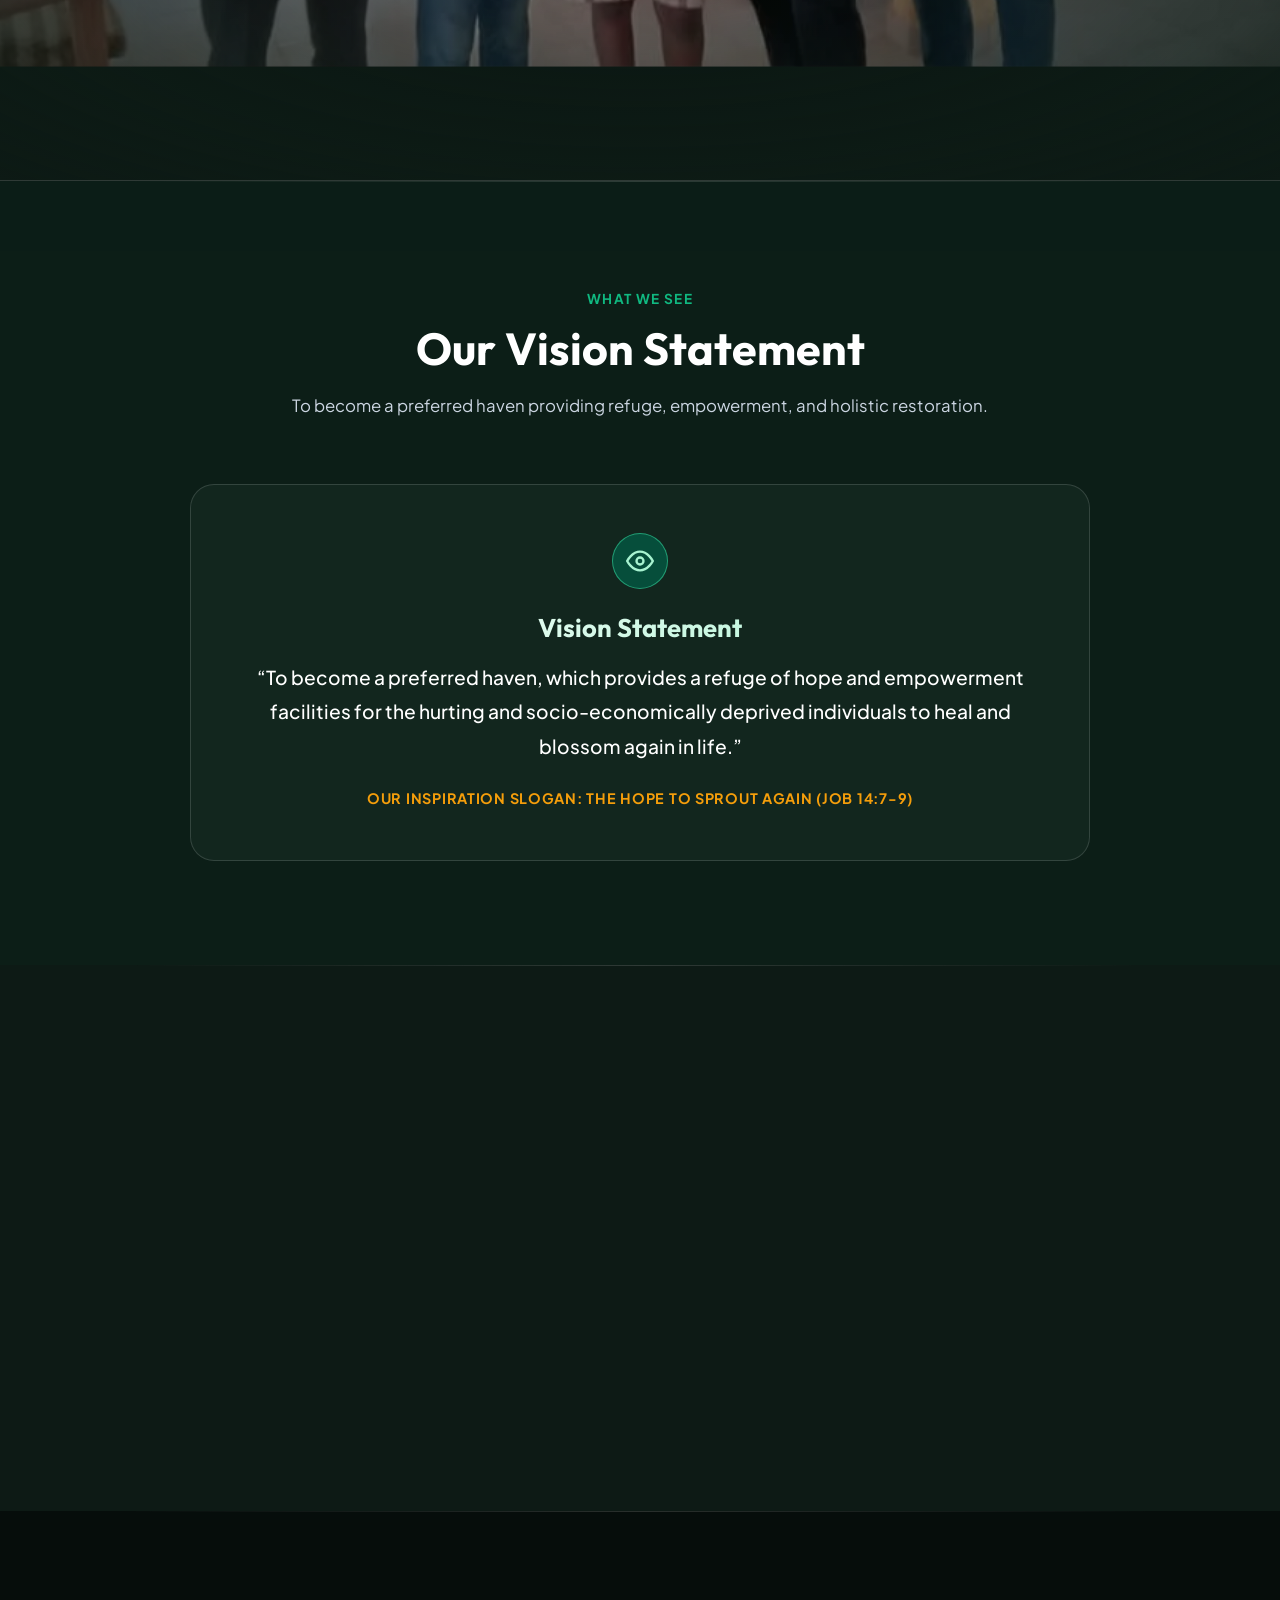
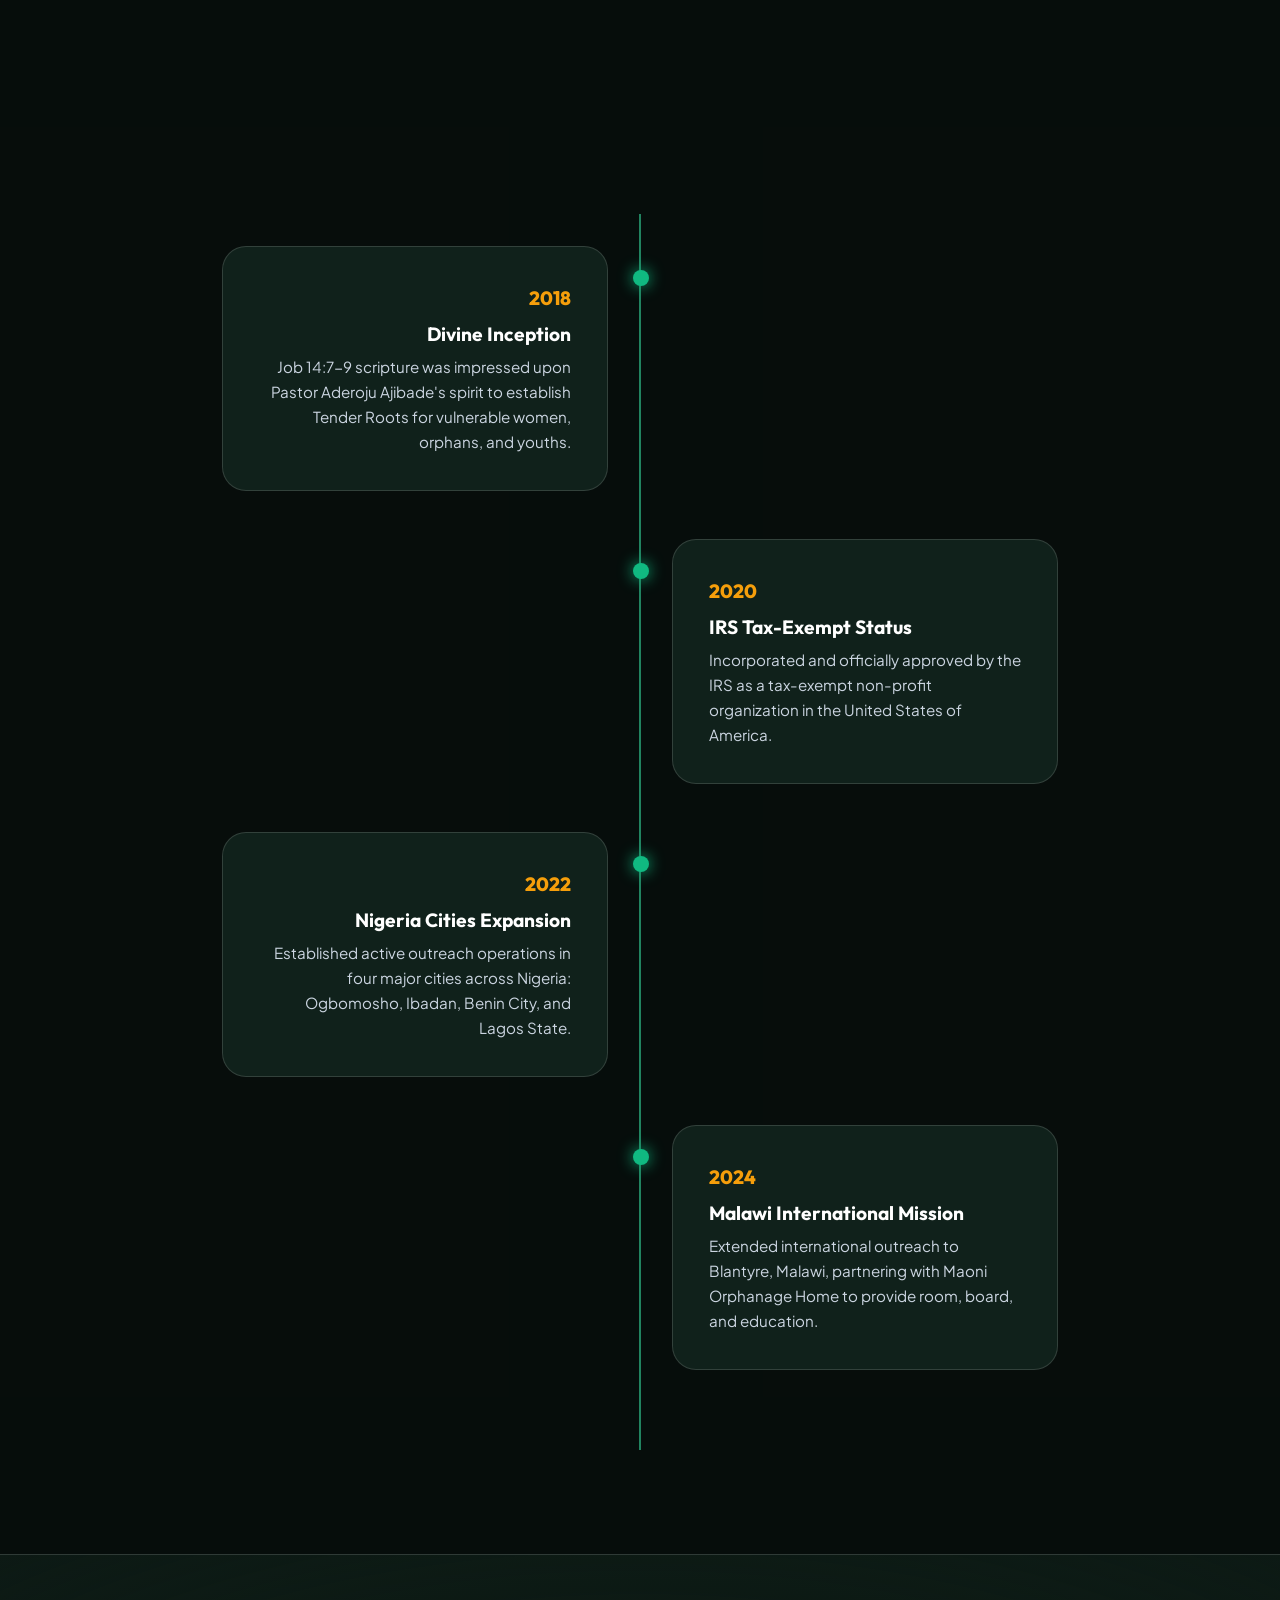
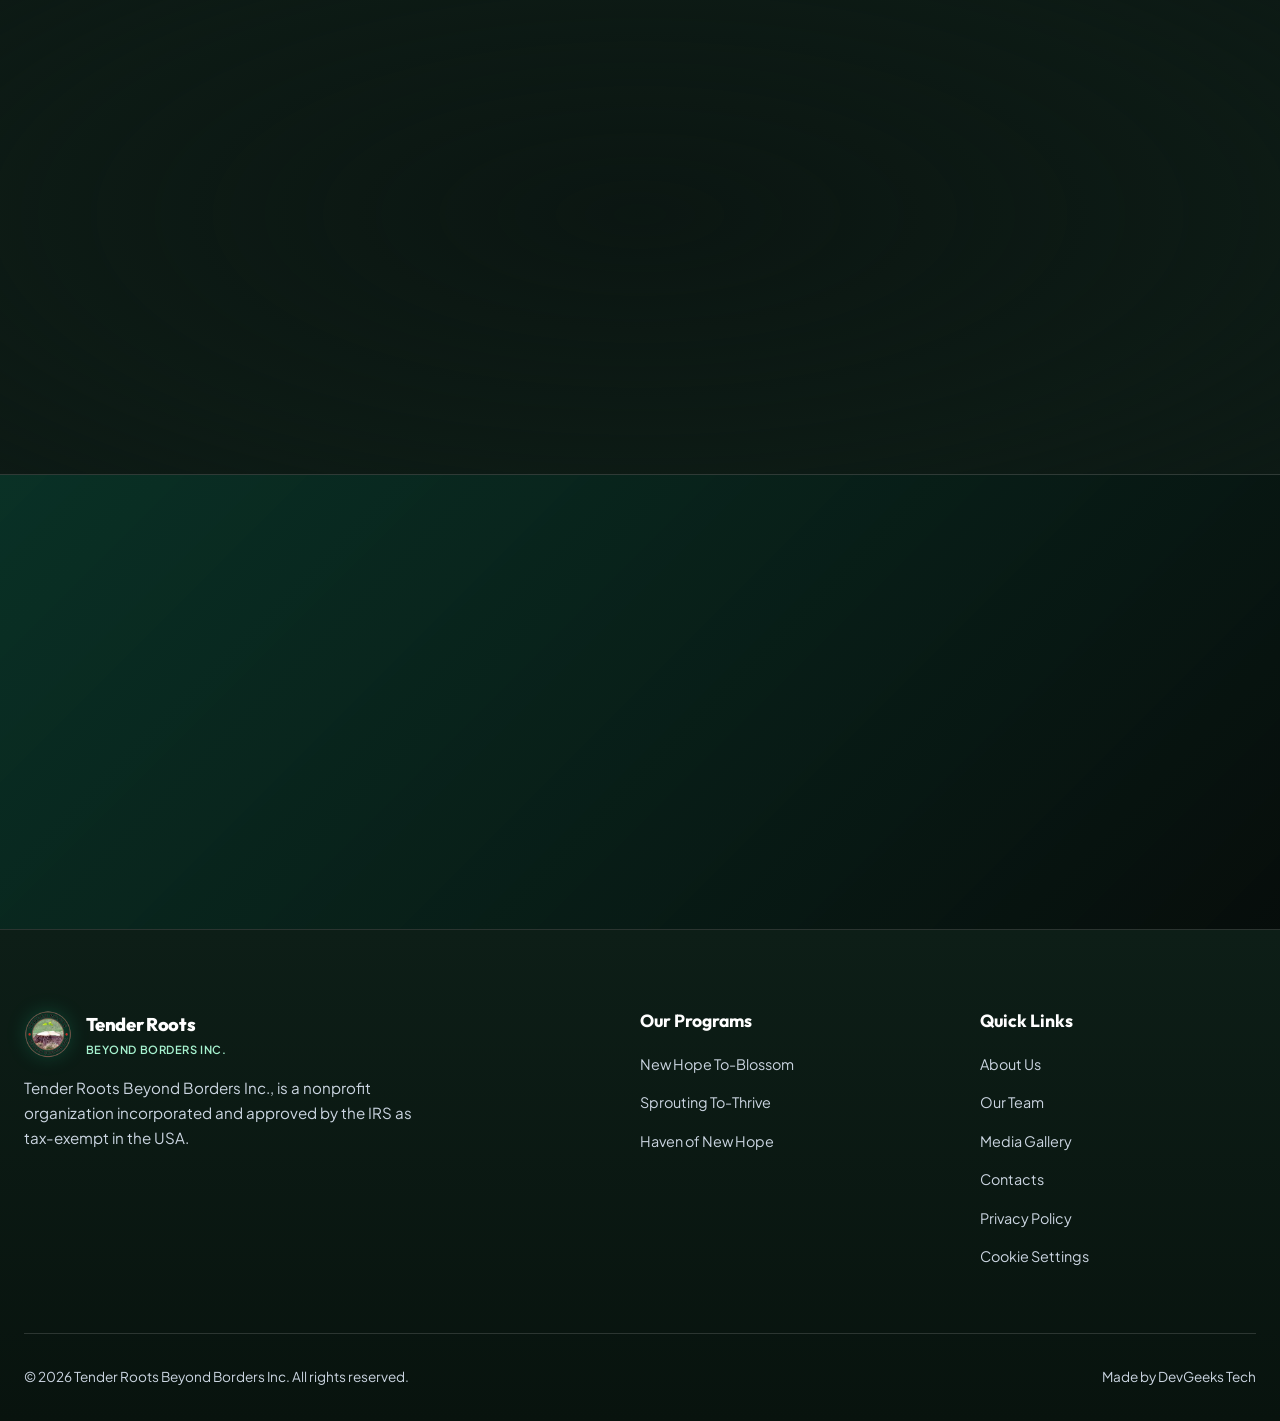
==== commit c0330c6f: "style: brighten entire site with luminous emerald glassmorphism, higher contrast text, and ambient l" ====
--- a/about/index.html
+++ b/about/index.html
@@ -30,7 +30,7 @@
   <meta name="twitter:description" content="Learn about Tender Roots Beyond Borders Inc. (TRBB), an IRS-approved 501(c)(3) nonprofit dedicated to humanitarian service.">
   <meta name="twitter:image" content="https://tenderrootsbeyondborders.org/images/tr_logo.webp">
 
-  <link rel="stylesheet" href="../styles.css?v=10">
+  <link rel="stylesheet" href="../styles.css?v=11">
   <!-- Flutterwave Inline Checkout SDK -->
   <script src="https://checkout.flutterwave.com/v3.js"></script>
 
--- a/styles.css
+++ b/styles.css
@@ -15,21 +15,21 @@
   --accent-gold: #F59E0B;
   --accent-mint: #A7F3D0;
   
-  /* Dark Ambient Glassmorphism */
-  --bg-dark: #070D0B;
-  --bg-card: rgba(15, 26, 22, 0.68);
-  --bg-card-hover: rgba(22, 38, 32, 0.88);
-  --glass-border: rgba(255, 255, 255, 0.08);
-  --glass-border-active: rgba(16, 185, 129, 0.45);
+  /* Luminous Ambient Glassmorphism */
+  --bg-dark: #0D1A15;
+  --bg-card: rgba(22, 42, 34, 0.72);
+  --bg-card-hover: rgba(30, 58, 46, 0.88);
+  --glass-border: rgba(255, 255, 255, 0.14);
+  --glass-border-active: rgba(52, 211, 153, 0.6);
   --glass-blur: blur(18px);
 
   /* Typography */
   --font-heading: 'Outfit', -apple-system, BlinkMacSystemFont, sans-serif;
   --font-body: 'Plus Jakarta Sans', -apple-system, BlinkMacSystemFont, sans-serif;
   
-  --text-main: #ECFDF5;
-  --text-muted: #9CA3AF;
-  --text-subtle: #6EE7B7;
+  --text-main: #FFFFFF;
+  --text-muted: #CBD5E1;
+  --text-subtle: #A7F3D0;
   
   /* Corner & Shadows */
   --radius-sm: 8px;
@@ -37,9 +37,9 @@
   --radius-lg: 24px;
   --radius-full: 9999px;
   
-  --shadow-soft: 0 10px 30px -10px rgba(0, 0, 0, 0.5);
-  --shadow-glow: 0 0 30px rgba(16, 185, 129, 0.25);
-  --shadow-card: 0 20px 40px rgba(0, 0, 0, 0.6);
+  --shadow-soft: 0 10px 30px -10px rgba(0, 0, 0, 0.4);
+  --shadow-glow: 0 0 35px rgba(16, 185, 129, 0.35);
+  --shadow-card: 0 20px 40px rgba(0, 0, 0, 0.45);
 
   /* Transitions */
   --transition-fast: 0.2s cubic-bezier(0.4, 0, 0.2, 1);
@@ -70,6 +70,8 @@
 body {
   font-family: var(--font-body);
   background-color: var(--bg-dark);
+  background-image: radial-gradient(circle at 50% 0%, #18382b 0%, #0e1d17 55%, #091410 100%);
+  background-attachment: fixed;
   color: var(--text-main);
   line-height: 1.65;
   overflow-x: hidden;
@@ -83,7 +85,7 @@
   filter: blur(140px);
   z-index: 0;
   pointer-events: none;
-  opacity: 0.45;
+  opacity: 0.65;
   will-change: transform;
 }
 
@@ -92,7 +94,7 @@
   left: -10%;
   width: 550px;
   height: 550px;
-  background: radial-gradient(circle, var(--forest-dark) 0%, transparent 70%);
+  background: radial-gradient(circle, rgba(16, 185, 129, 0.3) 0%, transparent 70%);
 }
 
 .ambient-glow-2 {
@@ -100,7 +102,7 @@
   right: -15%;
   width: 650px;
   height: 650px;
-  background: radial-gradient(circle, rgba(16, 185, 129, 0.18) 0%, transparent 70%);
+  background: radial-gradient(circle, rgba(52, 211, 153, 0.22) 0%, transparent 70%);
 }
 
 .ambient-glow-3 {
@@ -108,7 +110,7 @@
   left: 25%;
   width: 600px;
   height: 600px;
-  background: radial-gradient(circle, rgba(245, 158, 11, 0.08) 0%, transparent 70%);
+  background: radial-gradient(circle, rgba(245, 158, 11, 0.12) 0%, transparent 70%);
 }
 
 /* Custom Scrollbar */
@@ -164,11 +166,11 @@
 
 .navbar.scrolled {
   padding: 0.75rem 2rem;
-  background: rgba(7, 13, 11, 0.92);
+  background: rgba(13, 26, 21, 0.94);
   backdrop-filter: var(--glass-blur);
   -webkit-backdrop-filter: var(--glass-blur);
   border-bottom: 1px solid var(--glass-border);
-  box-shadow: 0 10px 30px rgba(0, 0, 0, 0.6);
+  box-shadow: 0 10px 30px rgba(0, 0, 0, 0.45);
 }
 
 .nav-container {
@@ -437,7 +439,7 @@
   height: 160%;
   background-size: cover;
   background-position: center;
-  filter: brightness(0.36) contrast(1.18);
+  filter: brightness(0.68) contrast(1.06);
   will-change: transform;
   transform: translate3d(0, 0, 0);
   z-index: 1;
@@ -446,7 +448,7 @@
 .parallax-breakout-overlay {
   position: absolute;
   inset: 0;
-  background: radial-gradient(circle at center, rgba(7, 13, 11, 0.45) 0%, rgba(4, 8, 6, 0.92) 100%);
+  background: radial-gradient(ellipse at center, rgba(7, 13, 11, 0.25) 0%, rgba(13, 27, 21, 0.68) 70%, var(--bg-dark) 100%);
   z-index: 2;
 }
 
@@ -458,13 +460,13 @@
 }
 
 .parallax-breakout-card {
-  background: rgba(15, 26, 22, 0.78);
+  background: rgba(24, 45, 36, 0.84);
   backdrop-filter: var(--glass-blur);
   -webkit-backdrop-filter: var(--glass-blur);
   border: 1px solid var(--glass-border-active);
   border-radius: var(--radius-lg);
   padding: 3rem 2.5rem;
-  box-shadow: 0 20px 50px rgba(0, 0, 0, 0.85);
+  box-shadow: 0 20px 50px rgba(0, 0, 0, 0.5), var(--shadow-glow);
 }
 
 .breadcrumb {
@@ -891,14 +893,14 @@
   position: absolute;
   top: 1rem;
   left: 1rem;
-  background: rgba(7, 13, 11, 0.85);
+  background: rgba(16, 34, 27, 0.9);
   backdrop-filter: blur(8px);
   padding: 0.35rem 0.85rem;
   border-radius: var(--radius-full);
   font-size: 0.75rem;
   font-weight: 700;
-  color: var(--primary-emerald);
-  border: 1px solid var(--glass-border);
+  color: var(--accent-mint);
+  border: 1px solid rgba(52, 211, 153, 0.35);
 }
 
 .program-title {
@@ -1222,12 +1224,13 @@
    STATISTICS & IMPACT COUNTER
    ========================================================================== */
 .stats-banner {
-  background: linear-gradient(135deg, rgba(6, 78, 59, 0.45), rgba(7, 13, 11, 0.95));
+  background: linear-gradient(135deg, rgba(16, 185, 129, 0.35), rgba(6, 78, 59, 0.65) 50%, rgba(16, 36, 28, 0.88));
   border: 1px solid var(--glass-border-active);
   border-radius: var(--radius-lg);
   padding: 4rem 2rem;
   position: relative;
   overflow: hidden;
+  box-shadow: 0 15px 40px rgba(0, 0, 0, 0.4), var(--shadow-glow);
 }
 
 .stats-grid {
@@ -1329,7 +1332,7 @@
 .form-control {
   width: 100%;
   padding: 1rem 1.25rem;
-  background: rgba(7, 13, 11, 0.7);
+  background: rgba(18, 36, 28, 0.75);
   border: 1px solid var(--glass-border);
   border-radius: var(--radius-md);
   color: #FFFFFF;
@@ -1341,8 +1344,8 @@
 
 .form-control:focus {
   border-color: var(--primary-emerald);
-  box-shadow: 0 0 15px rgba(16, 185, 129, 0.2);
-  background: rgba(7, 13, 11, 0.9);
+  box-shadow: 0 0 20px rgba(16, 185, 129, 0.3);
+  background: rgba(24, 48, 38, 0.92);
 }
 
 textarea.form-control {
@@ -1380,7 +1383,7 @@
 }
 
 .footer {
-  background: #040806;
+  background: linear-gradient(180deg, #0d1e17 0%, #08130e 100%);
   border-top: 1px solid var(--glass-border);
   padding: 5rem 1.5rem 2rem;
   position: relative;
@@ -1638,7 +1641,7 @@
     right: -100%;
     width: 80%;
     height: 100vh;
-    background: rgba(7, 13, 11, 0.96);
+    background: rgba(13, 26, 21, 0.96);
     backdrop-filter: blur(20px);
     flex-direction: column;
     justify-content: flex-start;
@@ -2281,16 +2284,16 @@
   filter: brightness(1.1) saturate(1.15);
 }
 
-/* ── Team photo — desaturate → full color on hover ── */
+/* ── Team photo — full vibrant color ── */
 .team-photo-wrap img,
 .team-photo-wrap-sm img {
-  filter: saturate(0.75);
+  filter: saturate(1);
   transition: transform 0.6s ease, filter 0.4s ease;
 }
 .team-card:hover .team-photo-wrap img,
 .team-card:hover .team-photo-wrap-sm img {
   transform: scale(1.07);
-  filter: saturate(1.1) brightness(1.05);
+  filter: saturate(1.15) brightness(1.08);
 }
 
 /* ── Outreach gallery card — overlay slide-up ── */
@@ -2927,7 +2930,7 @@
 }
 
 .bank-details-box {
-  background: rgba(0, 0, 0, 0.35);
+  background: rgba(24, 46, 38, 0.65);
   border: 1px solid var(--glass-border);
   border-radius: var(--radius-md);
   padding: 1rem 1.25rem;
@@ -2935,8 +2938,8 @@
 }
 
 .bank-copy-btn {
-  background: rgba(255, 255, 255, 0.08);
-  border: 1px solid rgba(255, 255, 255, 0.15);
+  background: rgba(255, 255, 255, 0.12);
+  border: 1px solid rgba(255, 255, 255, 0.2);
   color: var(--accent-mint);
   font-size: 0.75rem;
   font-weight: 700;
@@ -2957,13 +2960,13 @@
 
 .donate-card-wrap {
   border-color: var(--glass-border-active);
-  box-shadow: 0 20px 50px rgba(0, 0, 0, 0.75), 0 0 30px rgba(16, 185, 129, 0.15);
+  box-shadow: 0 20px 50px rgba(0, 0, 0, 0.5), 0 0 35px rgba(16, 185, 129, 0.22);
 }
 
 .frequency-toggle-wrap {
   display: flex;
-  background: rgba(0, 0, 0, 0.35);
-  border: 1px solid rgba(255, 255, 255, 0.12);
+  background: rgba(24, 46, 38, 0.65);
+  border: 1px solid rgba(255, 255, 255, 0.16);
   border-radius: 50px;
   padding: 0.3rem;
   margin-bottom: 1.25rem;
@@ -3001,15 +3004,15 @@
 }
 
 .impact-card-item {
-  background: rgba(255, 255, 255, 0.03);
-  border: 1px solid rgba(255, 255, 255, 0.08);
+  background: rgba(255, 255, 255, 0.07);
+  border: 1px solid rgba(255, 255, 255, 0.15);
   border-radius: 12px;
   padding: 0.85rem;
   transition: all 0.25s ease;
 }
 .impact-card-item:hover {
-  border-color: rgba(16, 185, 129, 0.4);
-  background: rgba(16, 185, 129, 0.05);
+  border-color: rgba(52, 211, 153, 0.6);
+  background: rgba(16, 185, 129, 0.12);
 }
 
 .impact-card-amt {
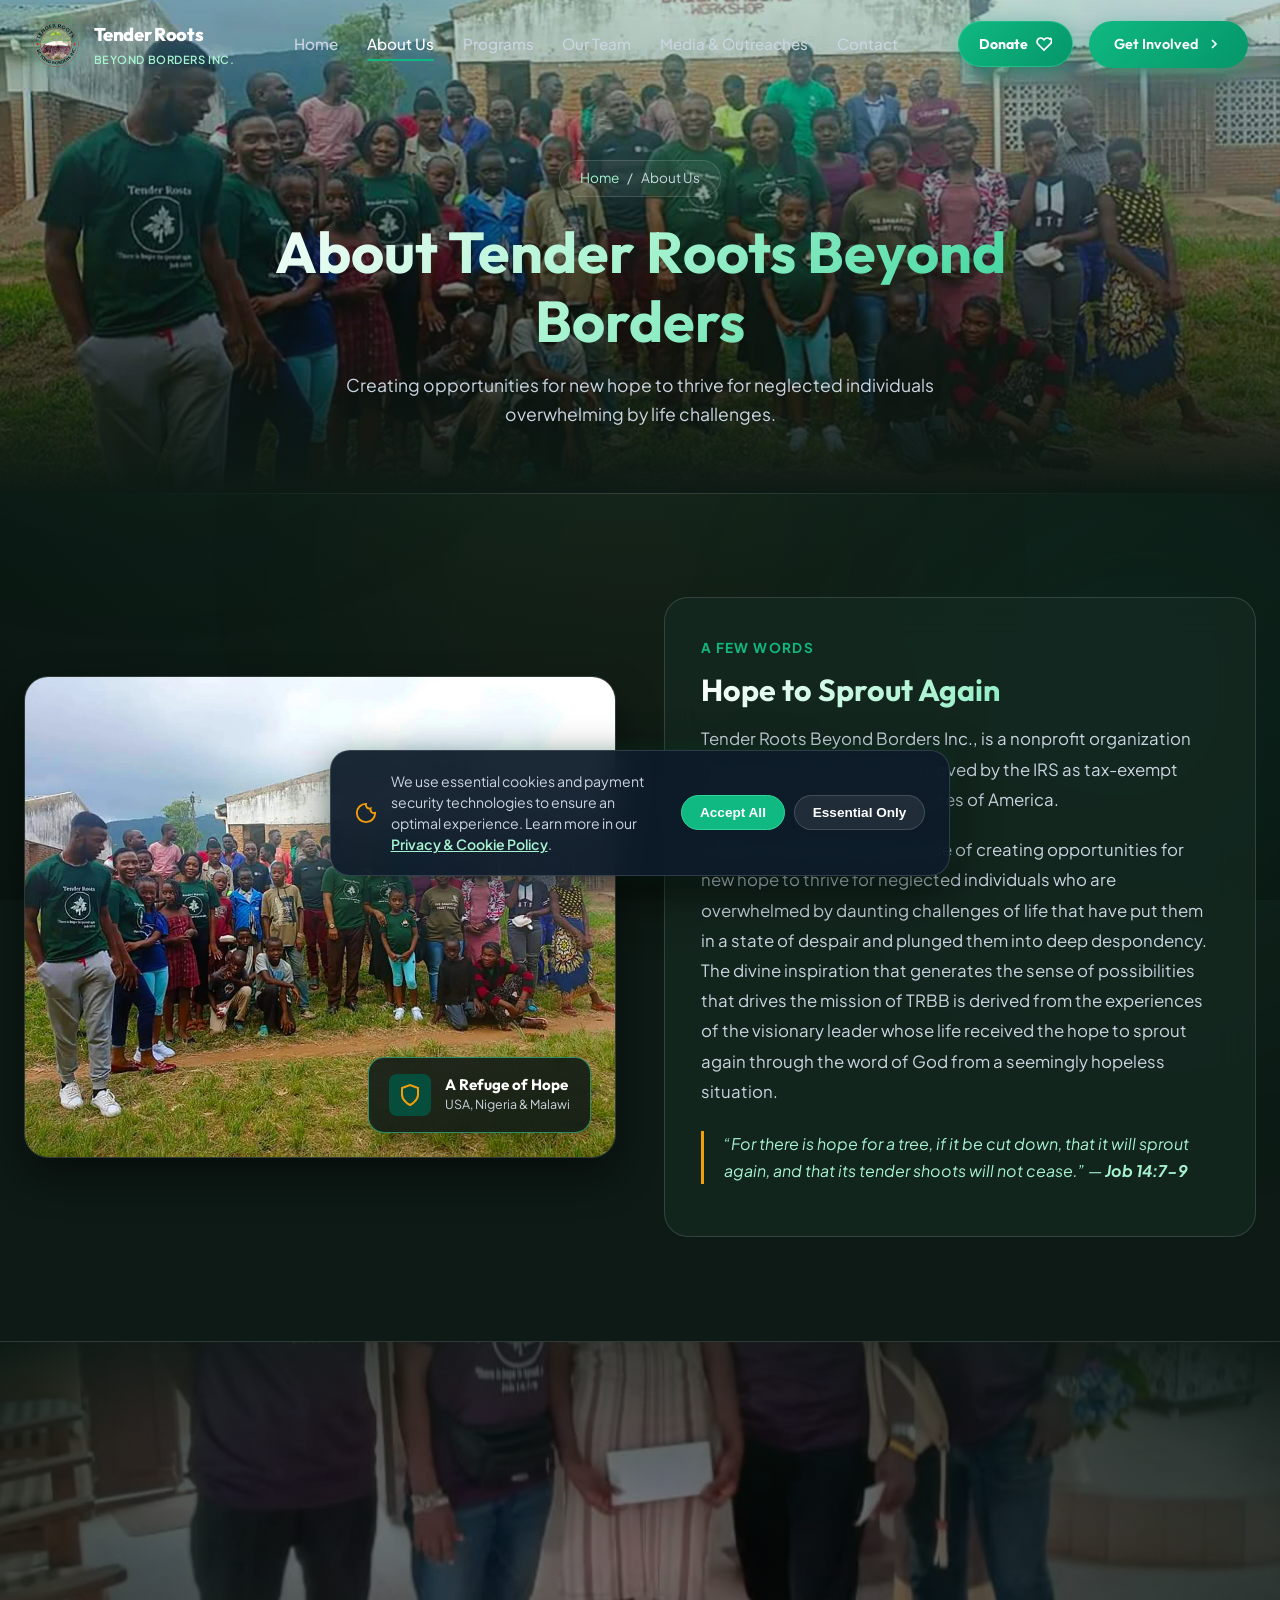
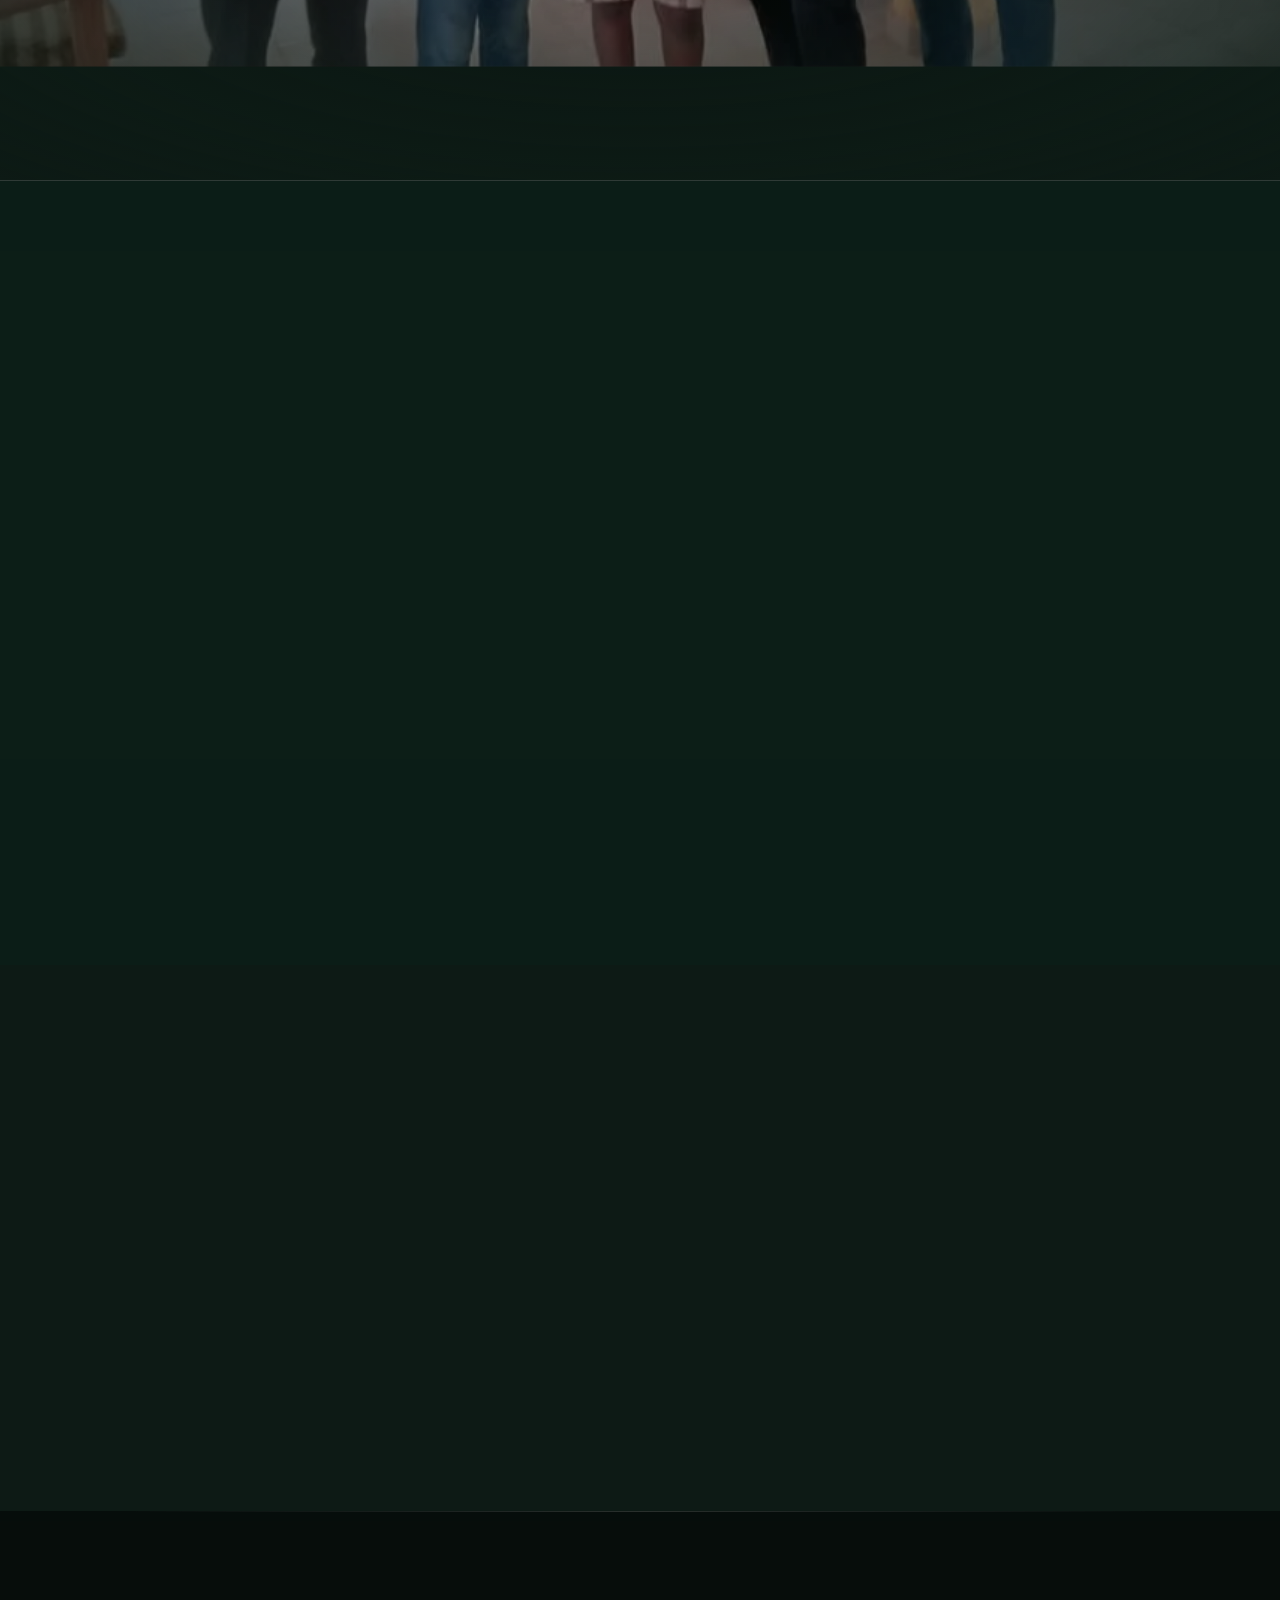
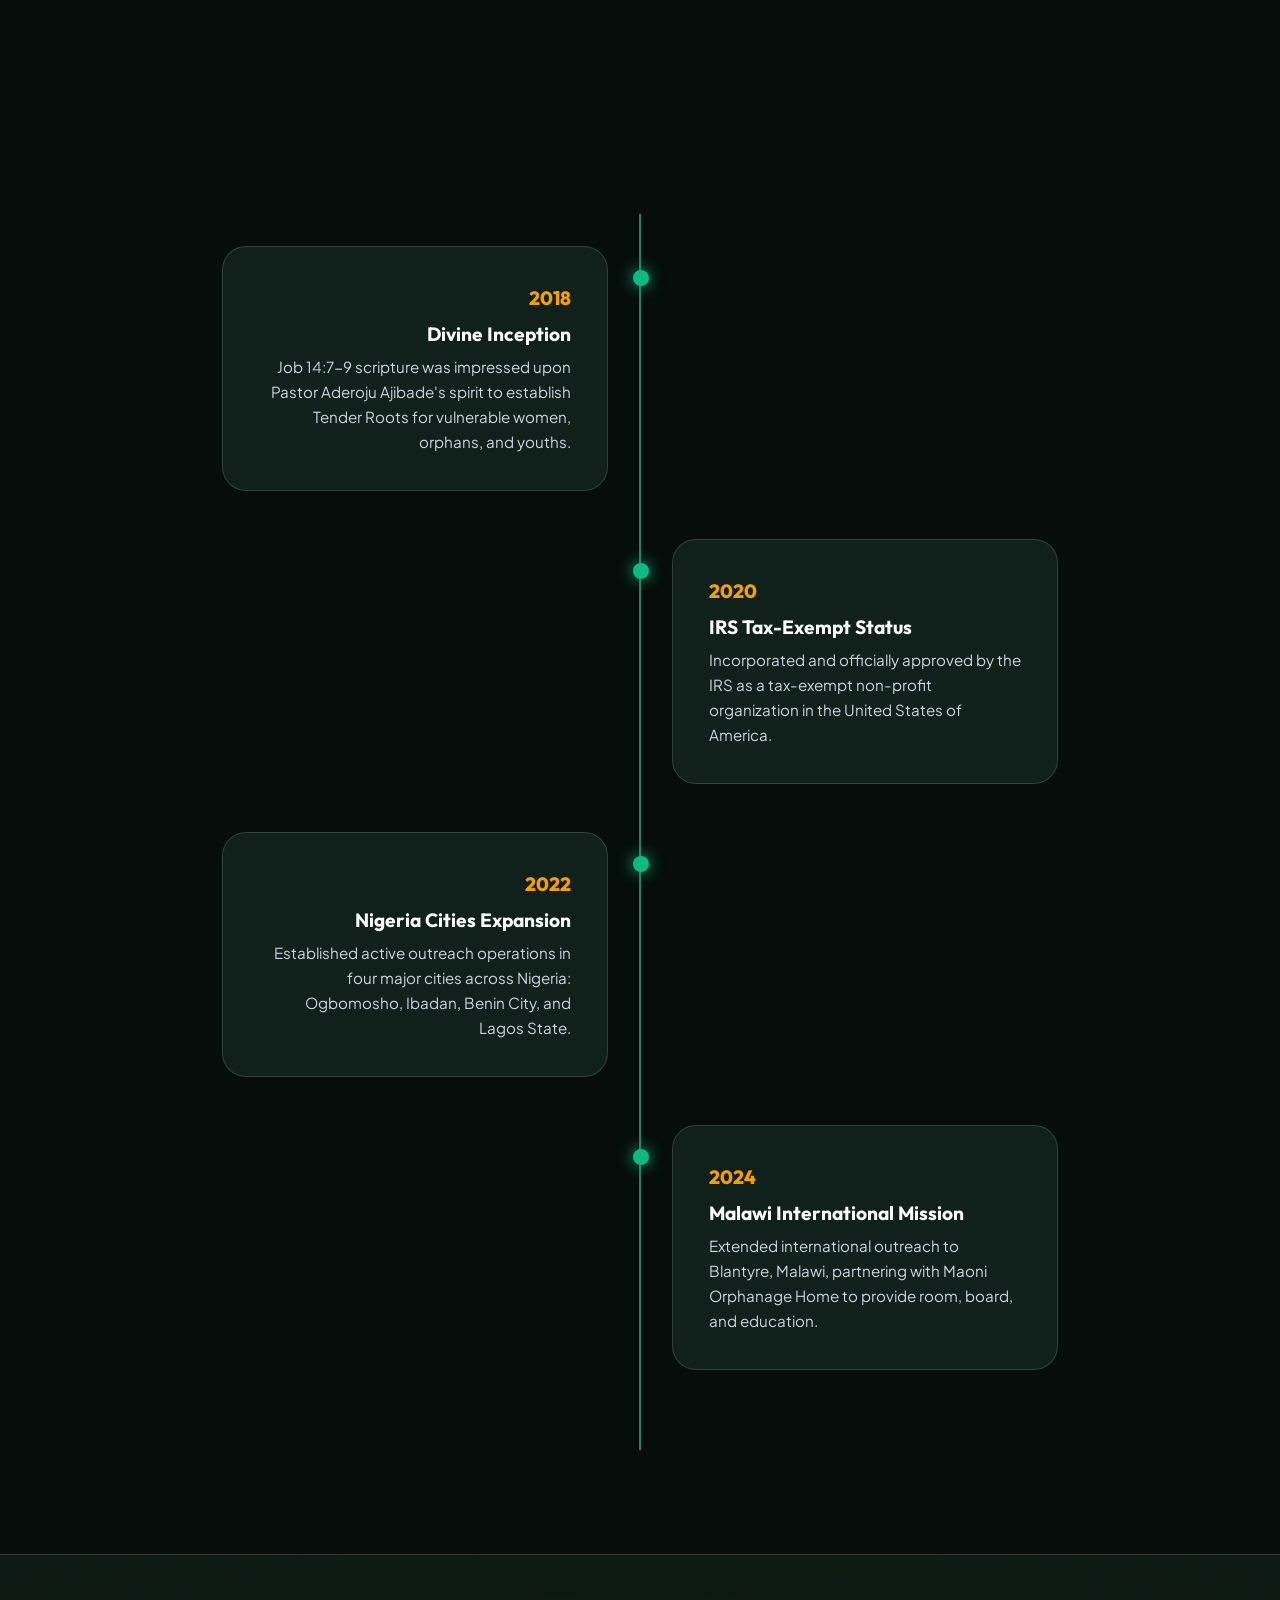
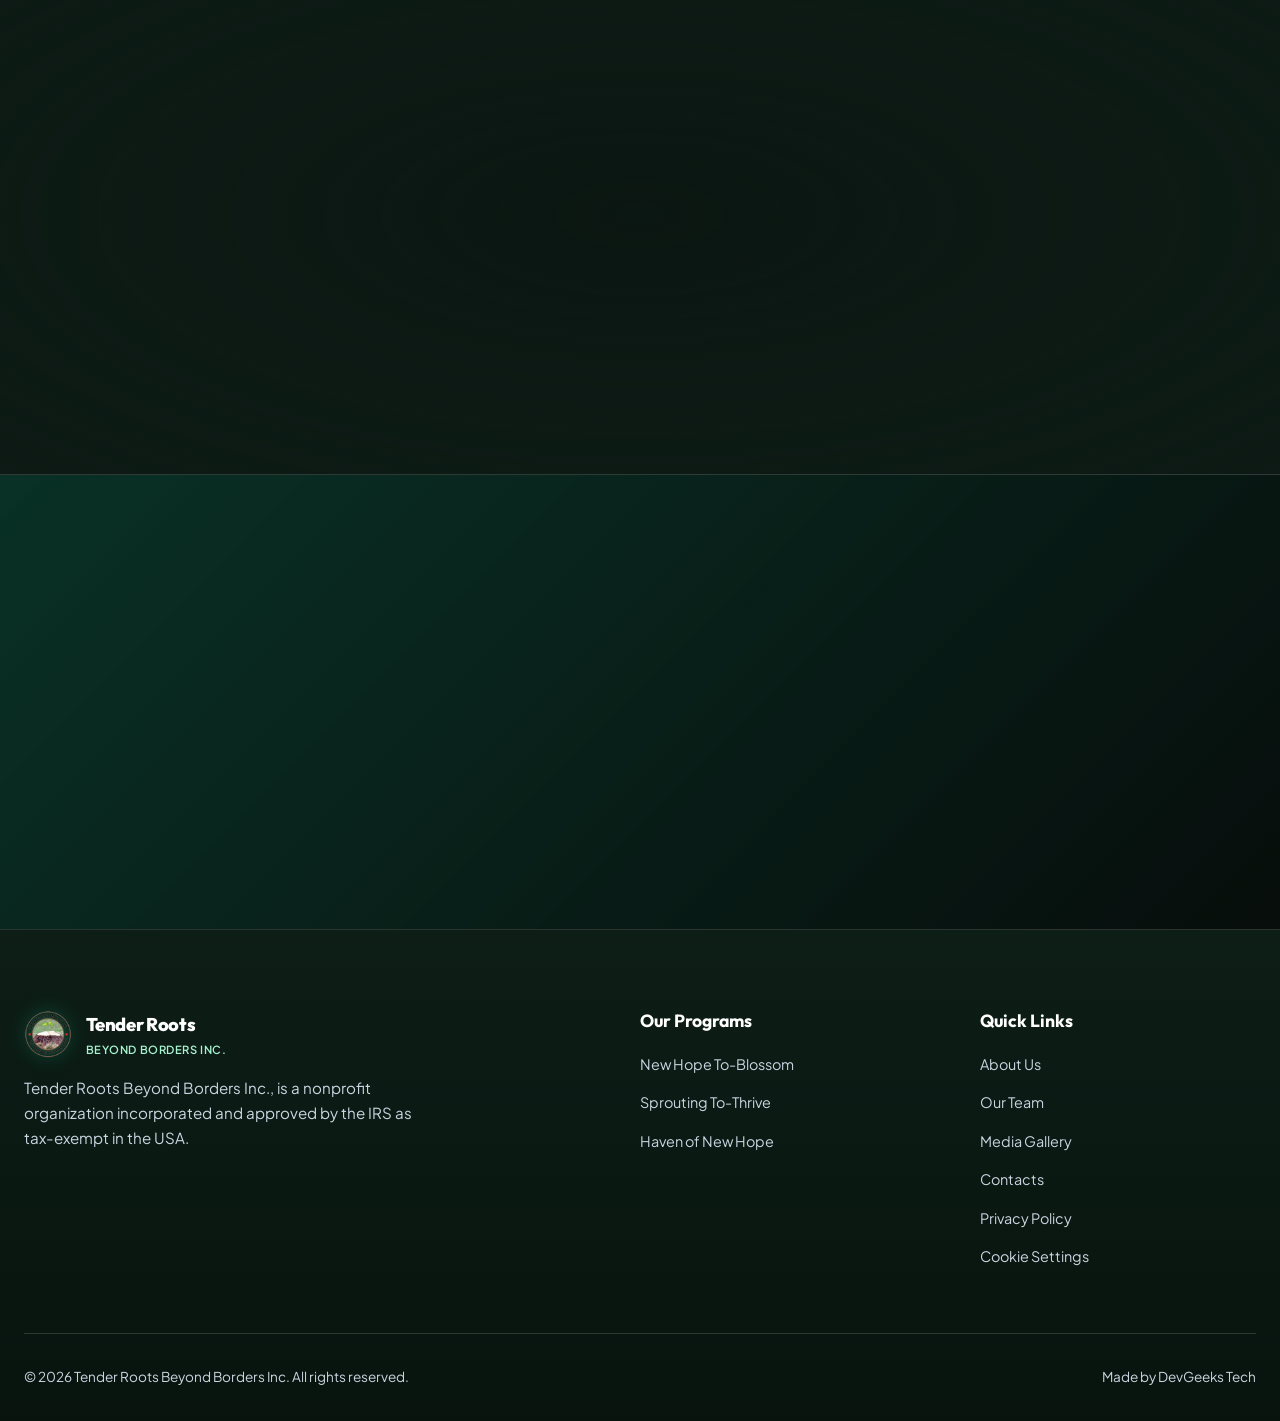
==== commit 30b84da8: "feat: lighten hero to 92% brightness, add luminous radiant aura, and implement micro-animations" ====
--- a/about/index.html
+++ b/about/index.html
@@ -30,7 +30,7 @@
   <meta name="twitter:description" content="Learn about Tender Roots Beyond Borders Inc. (TRBB), an IRS-approved 501(c)(3) nonprofit dedicated to humanitarian service.">
   <meta name="twitter:image" content="https://tenderrootsbeyondborders.org/images/tr_logo.webp">
 
-  <link rel="stylesheet" href="../styles.css?v=11">
+  <link rel="stylesheet" href="../styles.css?v=12">
   <!-- Flutterwave Inline Checkout SDK -->
   <script src="https://checkout.flutterwave.com/v3.js"></script>
 
--- a/styles.css
+++ b/styles.css
@@ -137,17 +137,27 @@
 }
 
 .gradient-text {
-  background: linear-gradient(135deg, #FFFFFF 0%, var(--accent-mint) 50%, var(--primary-emerald) 100%);
+  background: linear-gradient(135deg, #FFFFFF 0%, #A7F3D0 25%, #34D399 50%, #A7F3D0 75%, #FFFFFF 100%);
+  background-size: 200% auto;
   -webkit-background-clip: text;
   background-clip: text;
   -webkit-text-fill-color: transparent;
+  animation: textShimmer 6s ease-in-out infinite;
 }
 
 .gradient-text-gold {
-  background: linear-gradient(135deg, #FFF 0%, #FBBF24 50%, var(--accent-gold) 100%);
+  background: linear-gradient(135deg, #FFF 0%, #FDE68A 25%, #F59E0B 50%, #FBBF24 75%, #FFF 100%);
+  background-size: 200% auto;
   -webkit-background-clip: text;
   background-clip: text;
   -webkit-text-fill-color: transparent;
+  animation: textShimmer 6s ease-in-out infinite;
+}
+
+@keyframes textShimmer {
+  0%   { background-position: 0% 50%; }
+  50%  { background-position: 100% 50%; }
+  100% { background-position: 0% 50%; }
 }
 
 /* ==========================================================================
@@ -322,6 +332,34 @@
   background: linear-gradient(135deg, var(--primary-emerald), var(--primary-hover));
   color: #FFFFFF;
   box-shadow: 0 4px 15px rgba(16, 185, 129, 0.4);
+  position: relative;
+  overflow: hidden;
+}
+
+.btn-primary::before {
+  content: '';
+  position: absolute;
+  top: 0;
+  left: -100%;
+  width: 60%;
+  height: 100%;
+  background: linear-gradient(120deg, transparent, rgba(255, 255, 255, 0.35), transparent);
+  transform: skewX(-25deg);
+  animation: btnShineSweep 4s ease-in-out infinite;
+  pointer-events: none;
+}
+
+@keyframes btnShineSweep {
+  0%, 65% { left: -100%; }
+  100% { left: 200%; }
+}
+
+.btn-primary svg {
+  transition: transform 0.25s cubic-bezier(0.34, 1.56, 0.64, 1);
+}
+
+.btn-primary:hover svg {
+  transform: translateX(5px);
 }
 
 .btn-primary:hover {
@@ -330,15 +368,16 @@
 }
 
 .btn-glass {
-  background: rgba(255, 255, 255, 0.06);
+  background: rgba(255, 255, 255, 0.1);
   color: var(--text-main);
   border: 1px solid var(--glass-border);
   backdrop-filter: blur(10px);
 }
 
 .btn-glass:hover {
-  background: rgba(255, 255, 255, 0.14);
+  background: rgba(255, 255, 255, 0.18);
   border-color: var(--glass-border-active);
+  box-shadow: 0 8px 25px rgba(16, 185, 129, 0.25);
   transform: translateY(-3px);
   color: #FFFFFF;
 }
@@ -394,7 +433,7 @@
   height: 130%;
   background-size: cover;
   background-position: center;
-  filter: brightness(0.65) contrast(1.08);
+  filter: brightness(0.85) contrast(1.02);
   will-change: transform;
   transform: translate3d(0, 0, 0);
   z-index: 1;
@@ -403,7 +442,7 @@
 .page-hero-overlay {
   position: absolute;
   inset: 0;
-  background: linear-gradient(180deg, rgba(7, 13, 11, 0.3) 0%, rgba(7, 13, 11, 0.6) 65%, var(--bg-dark) 100%);
+  background: linear-gradient(180deg, rgba(16, 185, 129, 0.12) 0%, rgba(13, 26, 21, 0.42) 60%, var(--bg-dark) 100%);
   z-index: 2;
 }
 
@@ -515,6 +554,28 @@
   overflow: hidden;
 }
 
+/* Luminous emerald radiant aura behind hero content */
+.hero::before {
+  content: '';
+  position: absolute;
+  top: 35%;
+  left: 50%;
+  transform: translate(-50%, -35%);
+  width: 750px;
+  height: 480px;
+  background: radial-gradient(ellipse at center, rgba(16, 185, 129, 0.38) 0%, rgba(52, 211, 153, 0.18) 45%, transparent 72%);
+  filter: blur(75px);
+  z-index: 2;
+  pointer-events: none;
+  animation: heroAuraPulse 6s ease-in-out infinite alternate;
+}
+
+@keyframes heroAuraPulse {
+  0%   { transform: translate(-50%, -35%) scale(0.95); opacity: 0.7; }
+  50%  { transform: translate(-50%, -33%) scale(1.1);  opacity: 1; }
+  100% { transform: translate(-50%, -37%) scale(1.02); opacity: 0.8; }
+}
+
 .parallax-bg {
   position: absolute;
   top: -10%;
@@ -524,7 +585,7 @@
   background-image: url('images/hero_bg.webp');
   background-size: cover;
   background-position: center;
-  filter: brightness(0.72) contrast(1.05);
+  filter: brightness(0.92) contrast(1.02);
   will-change: transform;
   transform: translate3d(0, 0, 0);
   z-index: 1;
@@ -533,8 +594,8 @@
 .hero-overlay {
   position: absolute;
   inset: 0;
-  background: radial-gradient(ellipse at 50% 35%, rgba(7, 13, 11, 0.2) 0%, rgba(7, 13, 11, 0.58) 60%, var(--bg-dark) 100%),
-              linear-gradient(180deg, rgba(13, 27, 42, 0.25) 0%, transparent 40%, rgba(7, 13, 11, 0.75) 100%);
+  background: radial-gradient(ellipse at 50% 35%, rgba(13, 26, 21, 0.05) 0%, rgba(13, 26, 21, 0.42) 55%, var(--bg-dark) 100%),
+              linear-gradient(180deg, rgba(16, 185, 129, 0.14) 0%, transparent 42%, rgba(13, 26, 21, 0.82) 100%);
   z-index: 2;
 }
 
@@ -551,16 +612,28 @@
   align-items: center;
   gap: 0.6rem;
   padding: 0.5rem 1.25rem;
-  background: rgba(16, 185, 129, 0.16);
-  border: 1px solid rgba(16, 185, 129, 0.35);
+  background: rgba(16, 185, 129, 0.22);
+  border: 1px solid rgba(52, 211, 153, 0.45);
   backdrop-filter: var(--glass-blur);
   border-radius: var(--radius-full);
   font-size: 0.85rem;
   font-weight: 600;
   color: var(--accent-mint);
   margin-bottom: 1.5rem;
-  box-shadow: 0 4px 20px rgba(0, 0, 0, 0.35);
-  animation: pulseGlow 3s infinite alternate;
+  box-shadow: 0 4px 20px rgba(0, 0, 0, 0.25), 0 0 20px rgba(16, 185, 129, 0.3);
+  animation: pulseGlow 3s infinite alternate, floatBadge 4s ease-in-out 1s infinite alternate;
+  transition: transform 0.3s cubic-bezier(0.34, 1.56, 0.64, 1), box-shadow 0.3s ease, border-color 0.3s ease;
+}
+
+.hero-badge:hover {
+  transform: translateY(-3px) scale(1.03);
+  border-color: var(--primary-emerald);
+  box-shadow: 0 8px 30px rgba(16, 185, 129, 0.5);
+}
+
+@keyframes floatBadge {
+  0%   { transform: translateY(0); }
+  100% { transform: translateY(-5px); }
 }
 
 .pulse-dot {
@@ -568,7 +641,7 @@
   height: 8px;
   background-color: var(--primary-emerald);
   border-radius: 50%;
-  box-shadow: 0 0 10px var(--primary-emerald);
+  box-shadow: 0 0 12px var(--primary-emerald);
   animation: ping 1.5s cubic-bezier(0, 0, 0.2, 1) infinite;
 }
 
@@ -582,11 +655,11 @@
 
 .hero-subtitle {
   font-size: clamp(1.05rem, 1.8vw, 1.3rem);
-  color: #E2E8F0;
+  color: #F1F5F9;
   max-width: 780px;
   margin: 0 auto 2.5rem;
   font-weight: 400;
-  text-shadow: 0 2px 14px rgba(0, 0, 0, 0.85);
+  text-shadow: 0 2px 14px rgba(0, 0, 0, 0.9);
 }
 
 .hero-cta-group {
@@ -610,11 +683,12 @@
   color: var(--text-muted);
   font-size: 0.8rem;
   text-decoration: none;
-  transition: color var(--transition-fast);
+  transition: color var(--transition-fast), transform 0.3s ease;
 }
 
 .scroll-indicator:hover {
-  color: var(--primary-emerald);
+  color: var(--accent-mint);
+  transform: translateX(-50%) translateY(-3px);
 }
 
 .mouse-icon {
@@ -623,6 +697,12 @@
   border: 2px solid var(--glass-border-active);
   border-radius: 12px;
   position: relative;
+  transition: border-color 0.3s ease, box-shadow 0.3s ease;
+}
+
+.scroll-indicator:hover .mouse-icon {
+  border-color: var(--primary-emerald);
+  box-shadow: 0 0 15px rgba(16, 185, 129, 0.4);
 }
 
 .wheel {
